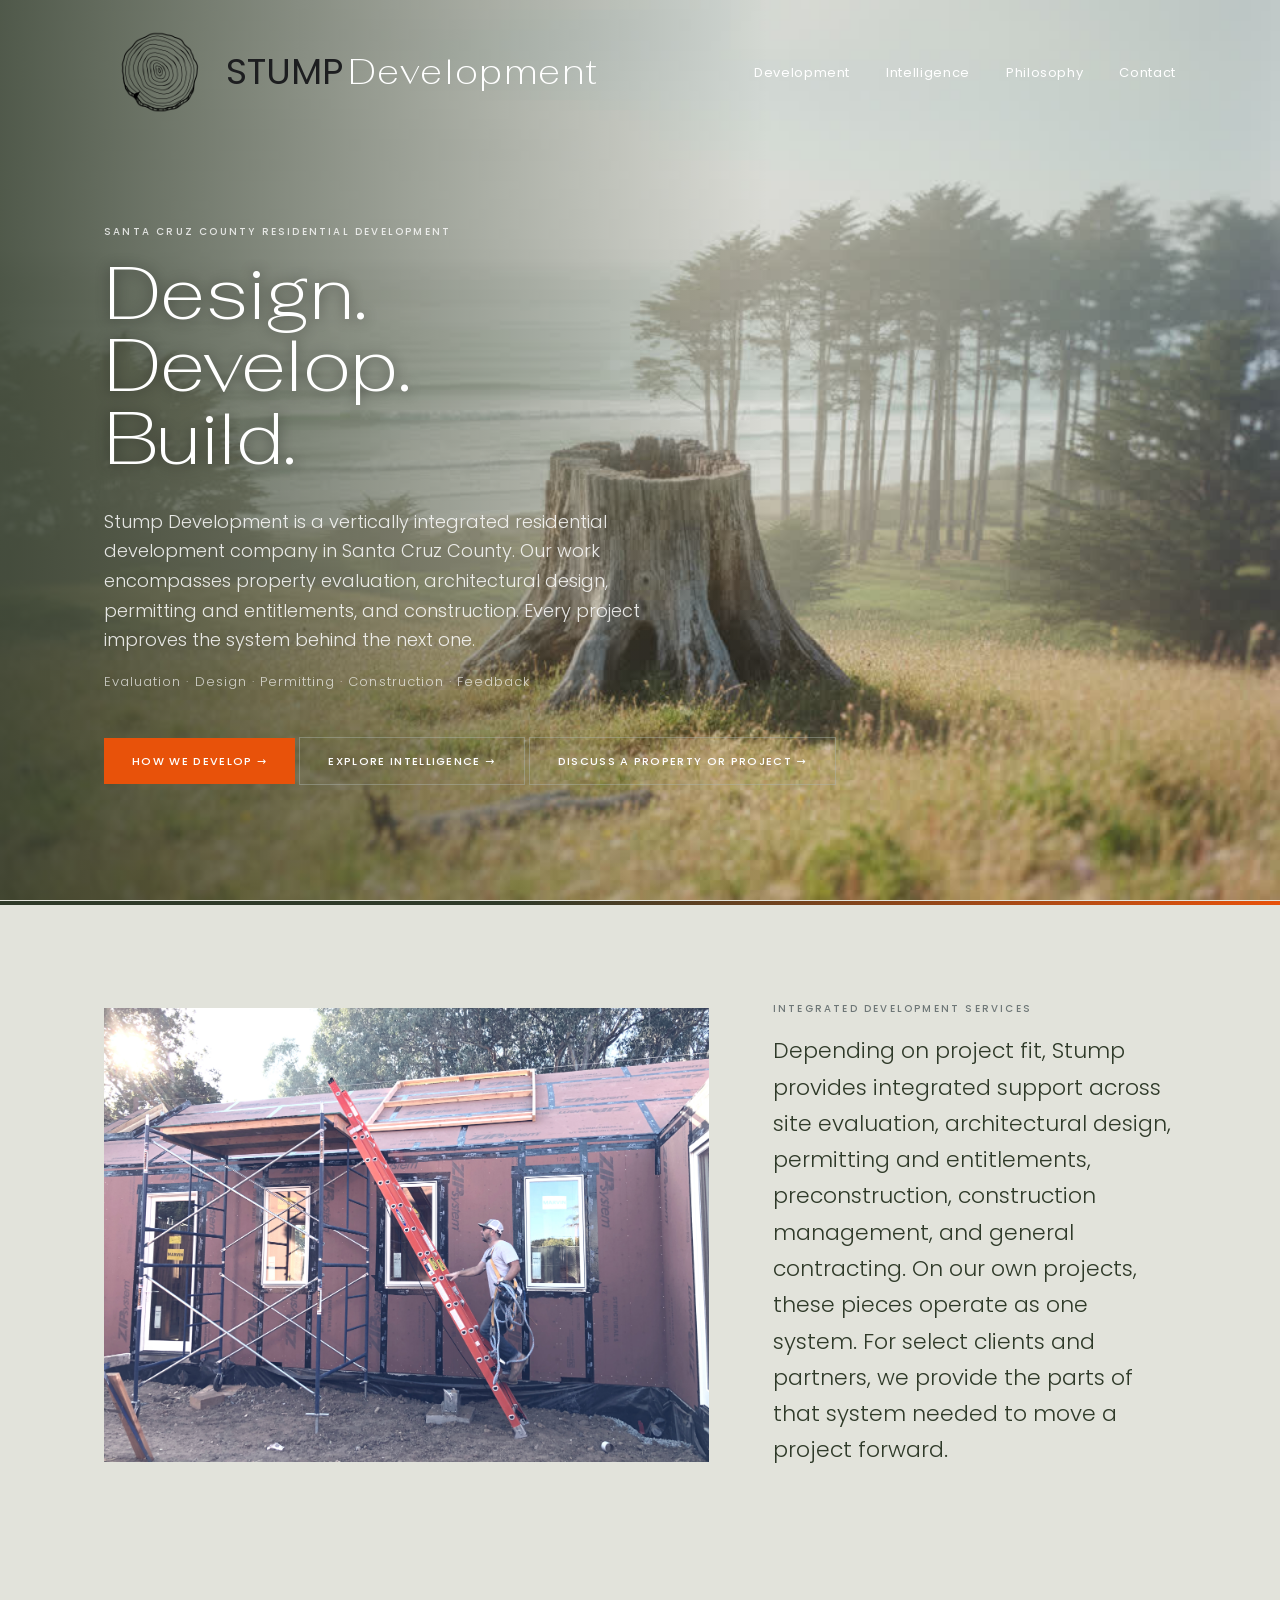
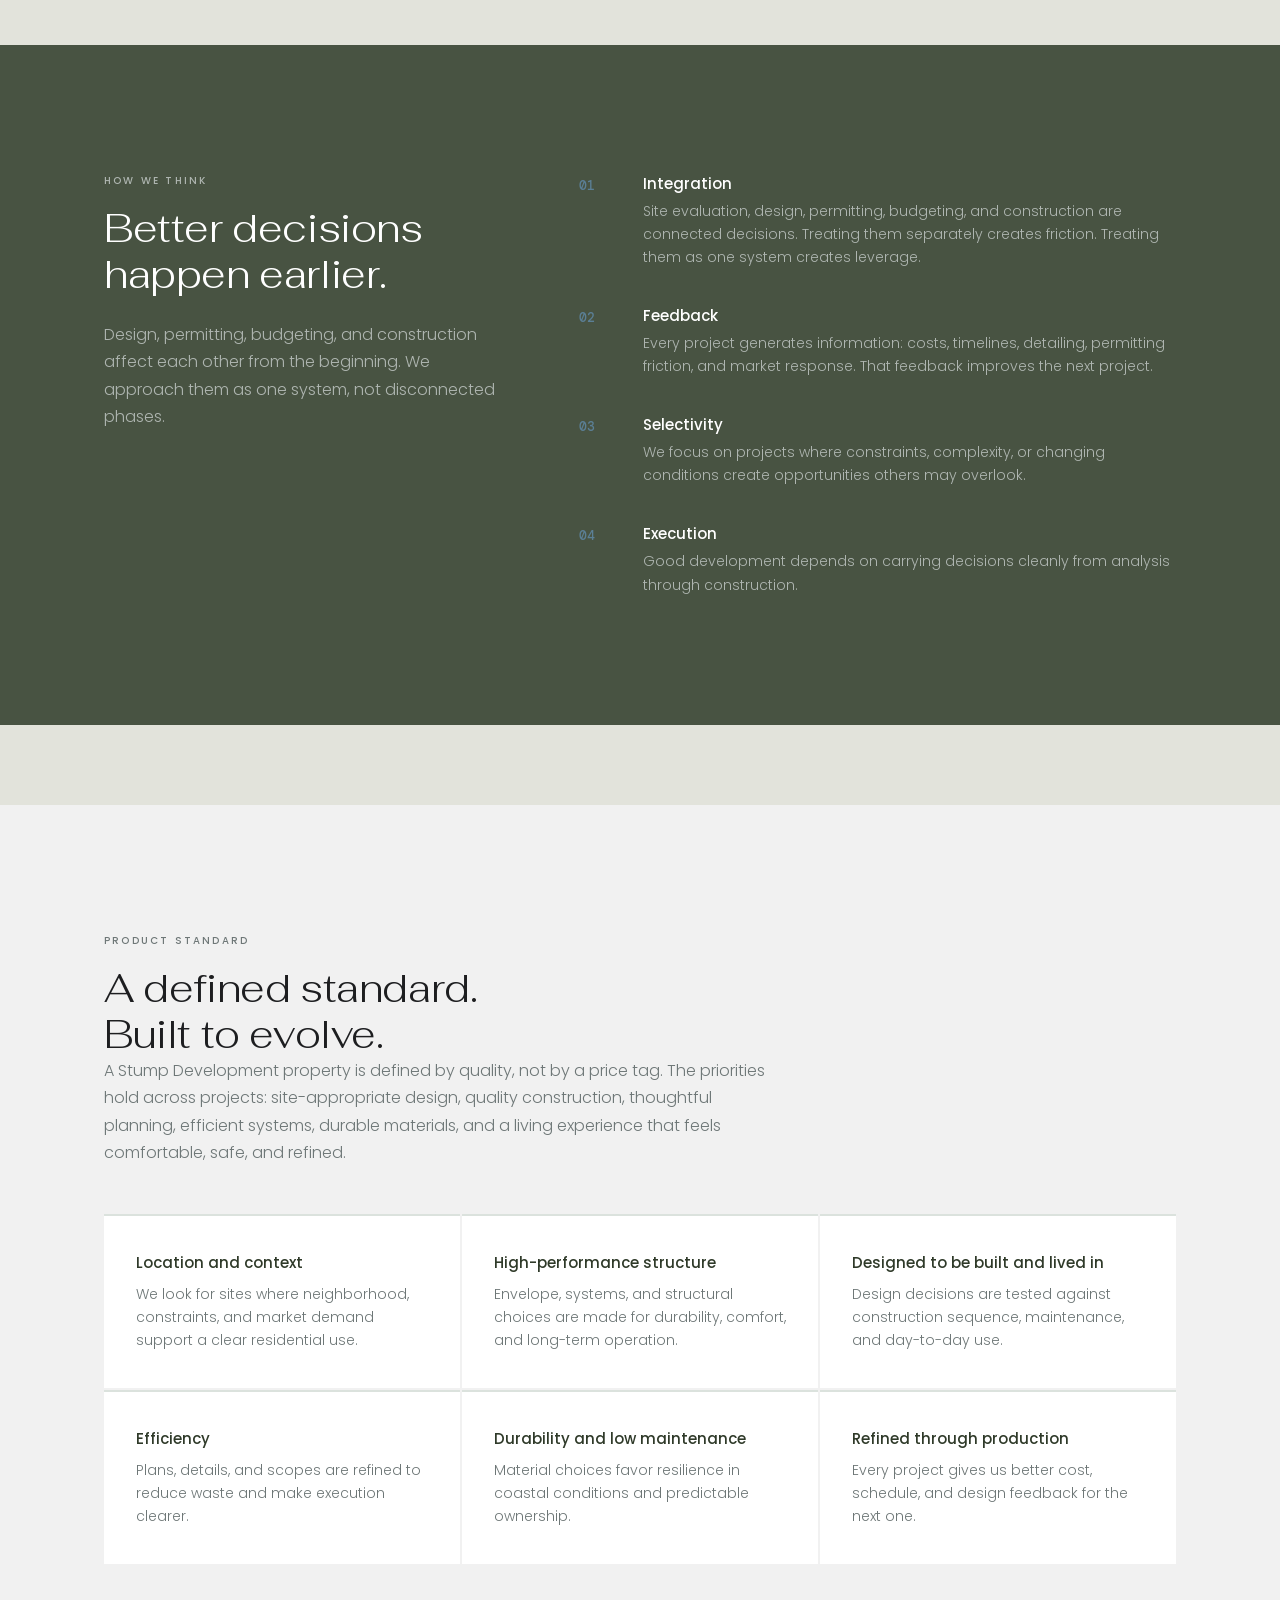
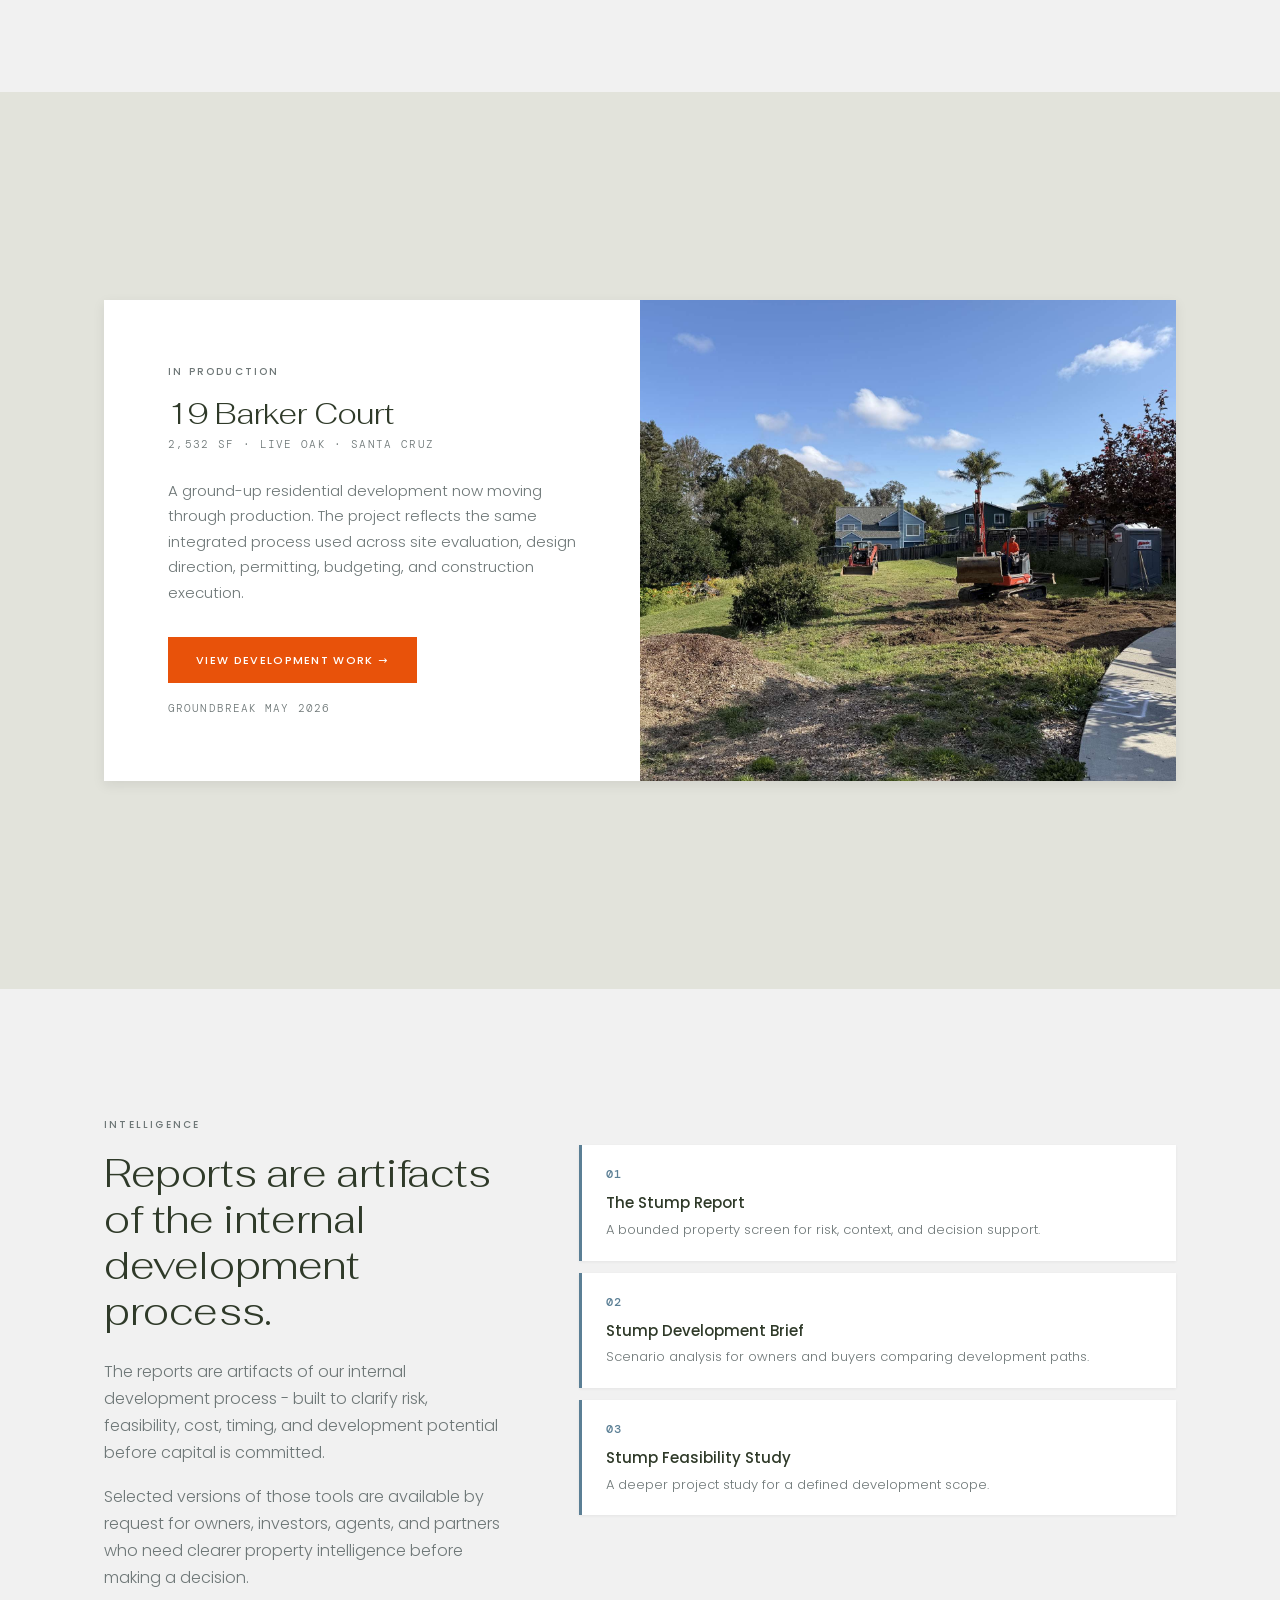
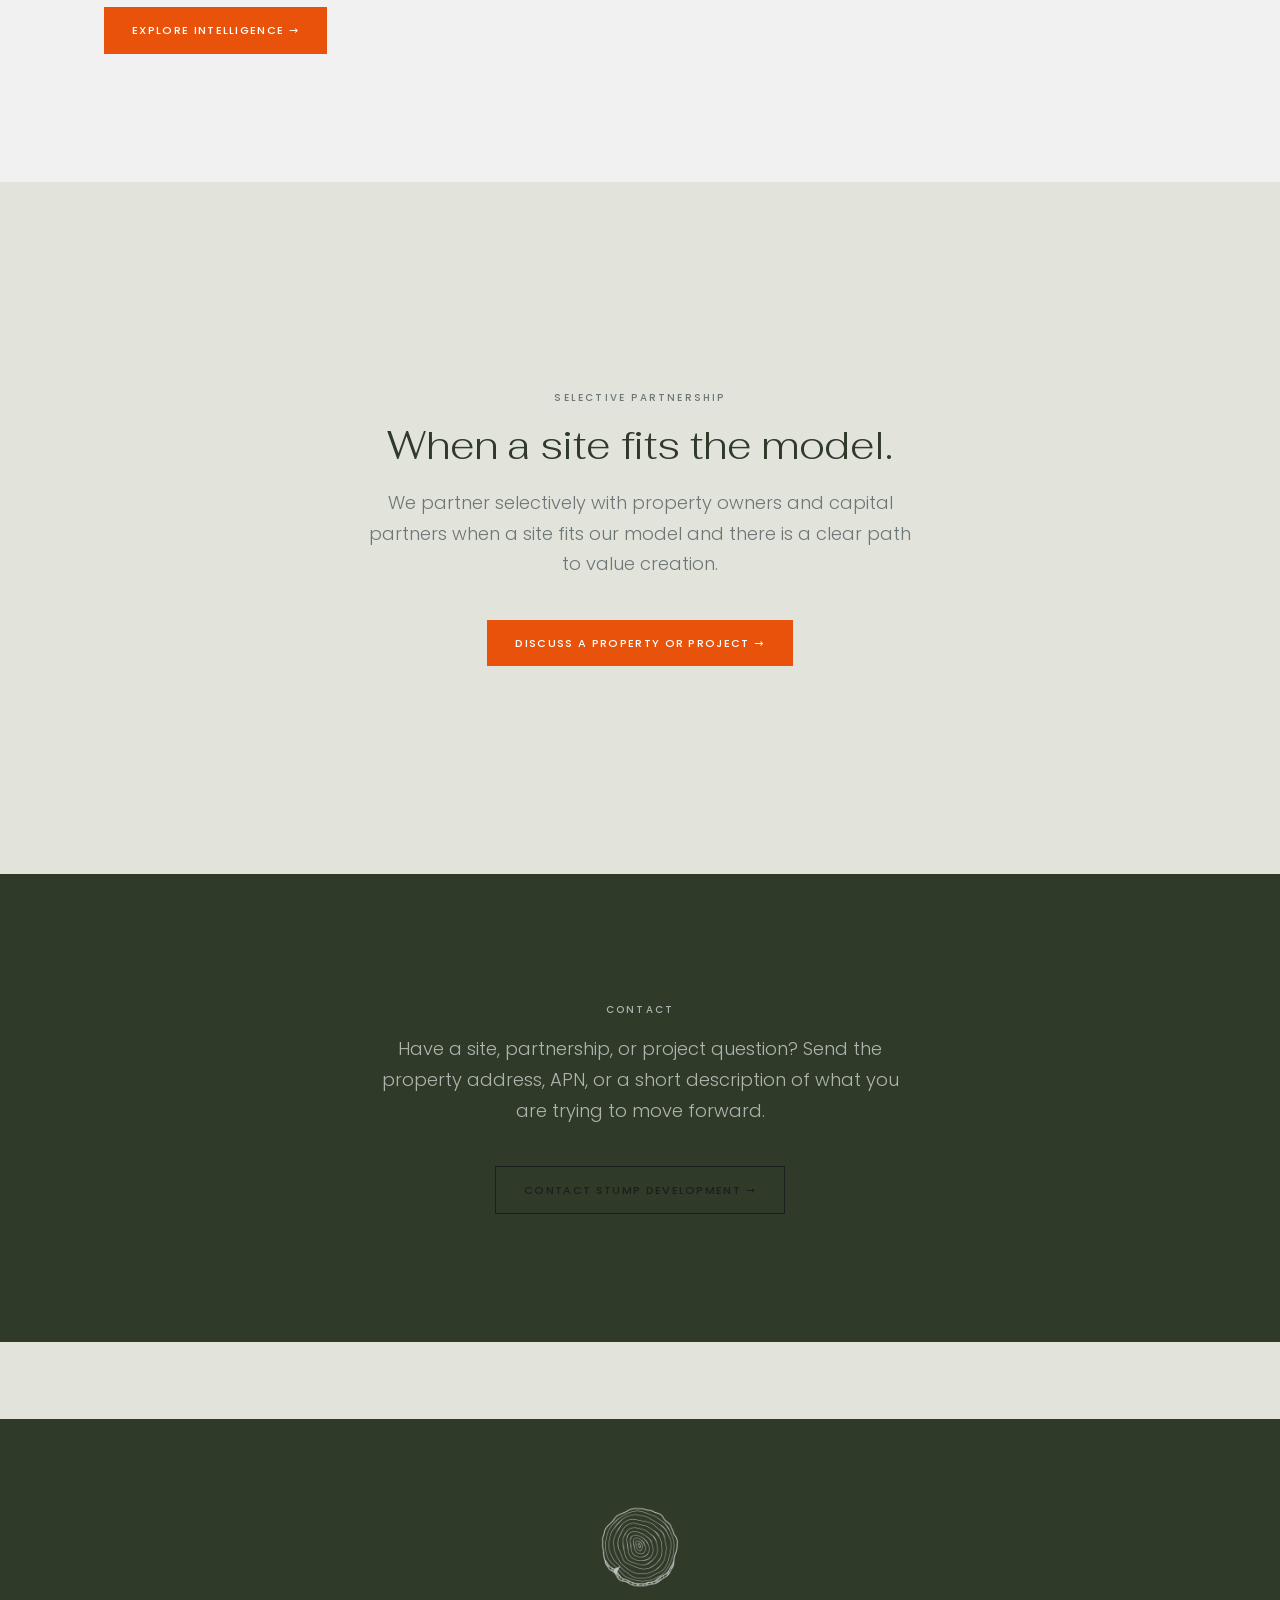
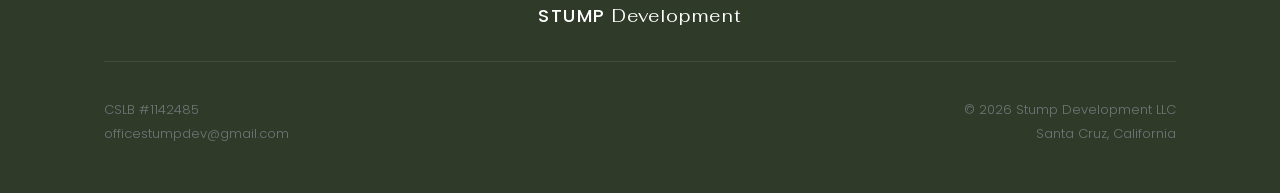
==== index.html @ cd45882f "Prepare static Stump website for Vercel" ====
﻿<!DOCTYPE html>
<html lang="en">
<head>
  <meta charset="UTF-8">
  <meta name="viewport" content="width=device-width, initial-scale=1.0">
  <title>Stump Development | Santa Cruz Residential Development</title>
  <meta name="description" content="Stump Development is a vertically integrated residential development company in Santa Cruz County. We evaluate, design, permit, build, and manage residential projects through an integrated process.">
  <meta property="og:title" content="Stump Development">
  <meta property="og:description" content="Vertically integrated residential development in Santa Cruz County.">
  <meta property="og:type" content="website">
  <meta property="og:url" content="https://stumpdevelopment.com/">
  <meta property="og:image" content="https://stumpdevelopment.com/assets/Logo.png">
  <link rel="canonical" href="https://stumpdevelopment.com/">
  <link rel="icon" href="/favicon.ico" sizes="any">
  <link rel="icon" href="/assets/logos/stump-mark.svg" type="image/svg+xml">
  <link rel="preconnect" href="https://fonts.googleapis.com">
  <link rel="preconnect" href="https://fonts.gstatic.com" crossorigin>
  <link href="https://fonts.googleapis.com/css2?family=Fahkwang:ital,wght@0,200;0,300;0,400;1,200;1,300;1,400&family=Poppins:wght@300;400;500;900&family=DM+Mono:wght@400;500&display=swap" rel="stylesheet">
  <link rel="stylesheet" href="css/tokens.css?v=35">
  <link rel="stylesheet" href="css/base.css?v=35">
  <link rel="stylesheet" href="css/nav.css?v=35">
  <link rel="stylesheet" href="css/footer.css?v=35">
  <link rel="stylesheet" href="css/pages/home.css?v=35">
</head>
<body>

  <header class="site-header">
    <nav class="site-nav" role="navigation" aria-label="Main navigation">
      <a href="index.html" class="site-nav__logo" aria-label="Stump Development - Home">
        <img class="site-nav__mark" src="/assets/Logo.png" alt="">
        <span class="site-nav__wordmark"><span class="site-nav__wordmark-stump">STUMP</span><span class="site-nav__wordmark-development">Development</span></span>
      </a>
      <ul class="site-nav__links">
        <li><a href="development.html">Development</a></li>
        <li><a href="property-analysis.html">Intelligence</a></li>
        <li><a href="philosophy.html">Philosophy</a></li>
        <li><a href="contact.html">Contact</a></li>
      </ul>
      <button class="site-nav__hamburger" aria-label="Open menu" aria-expanded="false">
        <span></span><span></span><span></span>
      </button>
    </nav>

    <div class="site-nav__mobile-panel" aria-label="Mobile navigation">
      <ul>
        <li><a href="development.html">Development</a></li>
        <li><a href="property-analysis.html">Intelligence</a></li>
        <li><a href="philosophy.html">Philosophy</a></li>
        <li><a href="contact.html">Contact</a></li>
      </ul>
    </div>
  </header>

  <main>

    <section class="hero">
      <div class="hero__content">
        <span class="eyebrow">Santa Cruz County Residential Development</span>
        <h1 class="hero__headline">
          <span>Design.</span>
          <span>Develop.</span>
          <span>Build.</span>
        </h1>
        <p class="hero__sub">
          Stump Development is a vertically integrated residential development company in Santa Cruz County. Our work encompasses property evaluation, architectural design, permitting and entitlements, and construction. Every project improves the system behind the next one.
        </p>
        <p class="hero__hook">Evaluation &middot; Design &middot; Permitting &middot; Construction &middot; Feedback</p>
        <div class="hero__actions">
          <a href="development.html" class="btn btn--primary">How We Develop &rarr;</a>
          <a href="property-analysis.html" class="btn btn--ghost">Explore Intelligence &rarr;</a>
          <a href="contact.html?interest=site-evaluation" class="btn btn--ghost">Discuss a Property or Project &rarr;</a>
        </div>
      </div>
    </section>

    <section class="section section--white-warm operator-proof">
      <div class="container">
        <div class="operator-proof__layout fade-in">
          <div class="operator-proof__image">
            <img class="img-pos-center" src="/photos/prior-work/30-barker-construction-drew.jpg" alt="Residential construction coordination on site" loading="lazy">
          </div>
          <div class="operator-proof__body">
            <span class="eyebrow">Integrated Development Services</span>
            <p>
              Depending on project fit, Stump provides integrated support across site evaluation, architectural design, permitting and entitlements, preconstruction, construction management, and general contracting. On our own projects, these pieces operate as one system. For select clients and partners, we provide the parts of that system needed to move a project forward.
            </p>
          </div>
        </div>
      </div>
    </section>

    <section class="section section--forest thesis">
      <div class="container">
        <div class="thesis__layout fade-in">
          <div>
            <span class="eyebrow eyebrow--light">How We Think</span>
            <h2 class="thesis__headline">Better decisions<br>happen earlier.</h2>
            <p class="thesis__body">
              Design, permitting, budgeting, and construction affect each other from the beginning. We approach them as one system, not disconnected phases.
            </p>
          </div>
          <div class="thesis__principles">
            <div class="principle"><div class="principle__num">01</div><div><h3 class="principle__title">Integration</h3><p class="principle__body">Site evaluation, design, permitting, budgeting, and construction are connected decisions. Treating them separately creates friction. Treating them as one system creates leverage.</p></div></div>
            <div class="principle"><div class="principle__num">02</div><div><h3 class="principle__title">Feedback</h3><p class="principle__body">Every project generates information: costs, timelines, detailing, permitting friction, and market response. That feedback improves the next project.</p></div></div>
            <div class="principle"><div class="principle__num">03</div><div><h3 class="principle__title">Selectivity</h3><p class="principle__body">We focus on projects where constraints, complexity, or changing conditions create opportunities others may overlook.</p></div></div>
            <div class="principle"><div class="principle__num">04</div><div><h3 class="principle__title">Execution</h3><p class="principle__body">Good development depends on carrying decisions cleanly from analysis through construction.</p></div></div>
          </div>
        </div>
      </div>
    </section>

    <section class="section section--linen product">
      <div class="container">
        <div class="product__intro fade-in">
          <span class="eyebrow">Product Standard</span>
          <h2>A defined standard.<br>Built to evolve.</h2>
          <p>
            A Stump Development property is defined by quality, not by a price tag. The priorities hold across projects: site-appropriate design, quality construction, thoughtful planning, efficient systems, durable materials, and a living experience that feels comfortable, safe, and refined.
          </p>
        </div>
        <div class="product__grid fade-in">
          <div class="product__item"><h3>Location and context</h3><p>We look for sites where neighborhood, constraints, and market demand support a clear residential use.</p></div>
          <div class="product__item"><h3>High-performance structure</h3><p>Envelope, systems, and structural choices are made for durability, comfort, and long-term operation.</p></div>
          <div class="product__item"><h3>Designed to be built and lived in</h3><p>Design decisions are tested against construction sequence, maintenance, and day-to-day use.</p></div>
          <div class="product__item"><h3>Efficiency</h3><p>Plans, details, and scopes are refined to reduce waste and make execution clearer.</p></div>
          <div class="product__item"><h3>Durability and low maintenance</h3><p>Material choices favor resilience in coastal conditions and predictable ownership.</p></div>
          <div class="product__item"><h3>Refined through production</h3><p>Every project gives us better cost, schedule, and design feedback for the next one.</p></div>
        </div>
      </div>
    </section>

    <section class="section section--white-warm active-dev">
      <div class="container">
        <div class="active-dev__card fade-in">
          <div class="active-dev__info">
            <span class="eyebrow">In Production</span>
            <h2 class="active-dev__address">19 Barker Court</h2>
            <p class="active-dev__meta">2,532 SF &middot; Live Oak &middot; Santa Cruz</p>
            <p class="active-dev__desc">
              A ground-up residential development now moving through production. The project reflects the same integrated process used across site evaluation, design direction, permitting, budgeting, and construction execution.
            </p>
            <div class="active-dev__footer">
              <a href="development.html" class="btn btn--primary">View Development Work &rarr;</a>
              <span class="active-dev__target">Groundbreak May 2026</span>
            </div>
          </div>
          <div class="active-dev__image">
            <img class="img-pos-center" src="/photos/19-barker-groundbreak.jpg" alt="19 Barker Court residential development in production" loading="lazy" style="width:100%;height:100%;object-fit:cover;display:block;">
          </div>
        </div>
      </div>
    </section>

    <section class="section section--linen bridge">
      <div class="container">
        <div class="bridge__layout fade-in">
          <div>
            <span class="eyebrow">Intelligence</span>
            <h2 class="bridge__headline">Reports are artifacts of the internal development process.</h2>
            <p class="bridge__body">
              The reports are artifacts of our internal development process - built to clarify risk, feasibility, cost, timing, and development potential before capital is committed.
            </p>
            <p class="bridge__body">
              Selected versions of those tools are available by request for owners, investors, agents, and partners who need clearer property intelligence before making a decision.
            </p>
            <a href="property-analysis.html" class="btn btn--primary">Explore Intelligence &rarr;</a>
          </div>
          <div class="bridge__cards">
            <div class="bridge__card"><div class="bridge__card-num">01</div><div class="bridge__card-title">The Stump Report</div><div class="bridge__card-desc">A bounded property screen for risk, context, and decision support.</div></div>
            <div class="bridge__card"><div class="bridge__card-num">02</div><div class="bridge__card-title">Stump Development Brief</div><div class="bridge__card-desc">Scenario analysis for owners and buyers comparing development paths.</div></div>
            <div class="bridge__card"><div class="bridge__card-num">03</div><div class="bridge__card-title">Stump Feasibility Study</div><div class="bridge__card-desc">A deeper project study for a defined development scope.</div></div>
          </div>
        </div>
      </div>
    </section>

    <section class="section section--white-warm partnership">
      <div class="container fade-in">
        <span class="eyebrow">Selective Partnership</span>
        <h2 class="partnership__headline">When a site fits the model.</h2>
        <p class="partnership__body">
          We partner selectively with property owners and capital partners when a site fits our model and there is a clear path to value creation.
        </p>
        <a href="contact.html?interest=partnership" class="btn btn--primary">Discuss a Property or Project &rarr;</a>
      </div>
    </section>

    <section class="section section--forest-deep closing">
      <div class="container fade-in">
        <span class="eyebrow eyebrow--light">Contact</span>
        <p class="closing__body">
          Have a site, partnership, or project question? Send the property address, APN, or a short description of what you are trying to move forward.
        </p>
        <a href="contact.html" class="btn btn--ghost">Contact Stump Development &rarr;</a>
      </div>
    </section>

  </main>

  <footer class="site-footer">
    <div class="site-footer__inner">
      <div class="site-footer__logo">
        <img class="site-footer__mark" src="/assets/Logo.png" alt="">
        <span class="site-footer__wordmark"><span class="site-footer__wordmark-stump">STUMP</span><span class="site-footer__wordmark-development">Development</span></span>
      </div>
      <hr class="site-footer__divider">
      <div class="site-footer__bottom">
        <div class="site-footer__left">
          CSLB #1142485<br>
          officestumpdev@gmail.com
        </div>
        <div class="site-footer__right">
          &copy; 2026 Stump Development LLC<br>
          Santa Cruz, California
        </div>
      </div>
    </div>
  </footer>

  <script src="js/nav.js"></script>
</body>
</html>
---- css/tokens.css ----
/* ═══════════════════════════════════════════
   Stump Development · Brand Standards v6.0
   ═══════════════════════════════════════════ */

:root {
  /* Dark grounds */
  --black: #1d1e20;
  --forest-deep: #2f3a29;
  --forest: #485342;

  /* Midtones */
  --stone: #6e7777;
  --sage: #aeb5b0;

  /* Light surfaces */
  --mist: #dbe2dd;
  --white-warm: #e2e3db;
  --linen: #f1f1f1;
  --white: #ffffff;

  /* Accents */
  --ocean-slate: #5B7F95;   /* Primary public accent */
  --gold: #B5A47A;          /* Dashboard-only — NOT USED on website */
  --ember: #E8520A;         /* CTA / action accent */

  /* Status */
  --status-ok: #5C7A5A;
  --status-warn: #3D6B87;   /* Blue, Ocean Slate family */
  --status-critical: #EF4423;

  /* Typography */
  --fahkwang: "Fahkwang", Georgia, serif;
  --poppins: "Poppins", system-ui, sans-serif;
  --mono: "DM Mono", monospace;

  /* Layout */
  --max-width: 1200px;
  --gutter: clamp(24px, 5vw, 72px);

  /* Shared background — header + body fixed layer */
  --bg-coastal-image:
    linear-gradient(90deg, rgba(47,58,41,0.82) 0%, rgba(47,58,41,0) 60%),
    url('/assets/images/coastal-bg.jpg?v=3');

  /* Layout — header height drives body padding-top */
  --header-height: 144px;

  /* Effects */
  --shadow-sm: 0 1px 3px rgba(0,0,0,0.06);
  --shadow-md: 0 4px 12px rgba(0,0,0,0.08);
  --ease: cubic-bezier(0.4, 0, 0.2, 1);
  --duration: 0.3s;
}
---- css/base.css ----
/* ─── Reset & Globals ─────────────────────────────────────────────────────── */

*, *::before, *::after {
  box-sizing: border-box;
  margin: 0;
  padding: 0;
}

html {
  scroll-behavior: smooth;
  -webkit-text-size-adjust: 100%;
}

body {
  font-family: var(--poppins);
  font-weight: 300;
  font-size: 16px;
  line-height: 1.65;
  color: var(--black);
  background: var(--white-warm);
  -webkit-font-smoothing: antialiased;
  -moz-osx-font-smoothing: grayscale;
  position: relative;
  min-height: 100vh;
  padding-top: var(--header-height);
}

/* Layer 1 — fixed coastal photo behind everything */
body::before {
  content: '';
  position: fixed;
  top: 0;
  left: 0;
  width: 100vw;
  height: 100vh;
  z-index: -1;
  background-image: var(--bg-coastal-image);
  background-size: cover;
  background-position: center center;
  background-repeat: no-repeat;
  pointer-events: none;
}

img {
  display: block;
  max-width: 100%;
  height: auto;
}

.img-pos-center { object-position: center center; }
.img-pos-top { object-position: center top; }
.img-pos-bottom { object-position: center bottom; }
.img-pos-left { object-position: left center; }
.img-pos-right { object-position: right center; }

a {
  color: inherit;
  text-decoration: none;
}

/* ─── Typography ──────────────────────────────────────────────────────────── */

h1 {
  font-family: var(--fahkwang);
  font-weight: 300;
  font-size: clamp(36px, 5vw, 56px);
  line-height: 1.1;
  letter-spacing: -0.01em;
}

h2 {
  font-family: var(--fahkwang);
  font-weight: 300;
  font-size: clamp(28px, 3.5vw, 40px);
  line-height: 1.15;
  letter-spacing: -0.01em;
}

h3 {
  font-family: var(--poppins);
  font-weight: 500;
  font-size: 18px;
  line-height: 1.4;
  color: var(--forest-deep);
}

h1 em, h2 em {
  font-style: italic;
}

/* ─── Utility Classes ─────────────────────────────────────────────────────── */

.container {
  max-width: var(--max-width);
  margin: 0 auto;
  padding: 0 var(--gutter);
}

.eyebrow {
  font-family: var(--poppins);
  font-weight: 500;
  font-size: 10px;
  letter-spacing: 0.22em;
  text-transform: uppercase;
  color: var(--stone);
  display: block;
  margin-bottom: 16px;
}

.eyebrow--light,
.section--forest-deep .eyebrow,
.section--forest .eyebrow,
.section--black .eyebrow {
  color: var(--sage);
}

/* Numbered items — DM Mono, Ocean Slate */
.num {
  font-family: var(--mono);
  font-weight: 500;
  font-size: 13px;
  letter-spacing: 0.04em;
  color: var(--ocean-slate);
  display: block;
}

.section {
  position: relative;
  z-index: 1;
  padding: clamp(80px, 10vw, 140px) 0;
}

.section--forest-deep { background: var(--forest-deep); }
.section--forest      { background: var(--forest); }
.section--linen       { background: var(--linen); }
.section--white-warm  { background: var(--white-warm); }
.section--white       { background: var(--white); }

/* ─── Buttons ─────────────────────────────────────────────────────────────── */

.btn {
  display: inline-block;
  padding: 14px 28px;
  font-family: var(--poppins);
  font-size: 11px;
  font-weight: 500;
  letter-spacing: 0.12em;
  text-transform: uppercase;
  text-decoration: none;
  border: none;
  cursor: pointer;
  transition: background 0.2s var(--ease);
  text-align: center;
}

.btn--primary {
  background: var(--ember);
  color: var(--white);
}

.btn--primary:hover {
  background: #d04a09;
}

.btn--secondary {
  background: var(--forest);
  color: var(--white);
}

.btn--secondary:hover {
  background: var(--forest-deep);
}

.btn--ghost {
  background: transparent;
  color: currentColor;
  border: 1px solid currentColor;
}

.btn--ghost:hover {
  opacity: 0.7;
}

.btn--ghost-dark {
  background: transparent;
  color: var(--black);
  border: 1px solid var(--black);
}

.btn--ghost-dark:hover {
  opacity: 0.7;
}

/* Accent bar — hero bottom edge */
.accent-bar {
  height: 4px;
  background: linear-gradient(90deg, var(--forest-deep) 0%, var(--forest-deep) 40%, var(--ember) 100%);
}

.hero {
  position: relative;
}

.hero::after {
  content: '';
  position: absolute;
  bottom: 0;
  left: 0;
  right: 0;
  height: 4px;
  background: linear-gradient(90deg, var(--forest-deep) 0%, var(--forest-deep) 40%, var(--ember) 100%);
}

/* Ocean Slate border left — tier cards */
.card--ocean-border {
  border-left: 3px solid var(--ocean-slate);
  padding-left: 24px;
}

.cta-group {
  display: flex;
  flex-wrap: wrap;
  gap: 16px;
  align-items: center;
}

/* ─── Section gaps — expose body photo between sections ──────────────────── */

.section {
  margin-bottom: 80px;
}

.section:last-child {
  margin-bottom: 0;
}

@media (max-width: 768px) {
  .section {
    margin-bottom: 48px;
  }
}

/* ─── Scroll fade-in ──────────────────────────────────────────────────────── */

.fade-in {
  opacity: 0;
  transform: translateY(16px);
  transition: opacity 0.6s var(--ease), transform 0.6s var(--ease);
}

.fade-in.visible {
  opacity: 1;
  transform: translateY(0);
}

/* ─── Two-column layouts ──────────────────────────────────────────────────── */

.two-col {
  display: grid;
  grid-template-columns: 1fr 1fr;
  gap: clamp(40px, 6vw, 96px);
  align-items: start;
}

.two-col--60-40 {
  grid-template-columns: 3fr 2fr;
}

.two-col--40-60 {
  grid-template-columns: 2fr 3fr;
}

/* ─── Status indicators ───────────────────────────────────────────────────── */

.status-dot {
  display: inline-flex;
  align-items: center;
  gap: 8px;
  font-family: var(--mono);
  font-size: 11px;
  letter-spacing: 0.12em;
  text-transform: uppercase;
  color: var(--status-ok);
}

.status-dot::before {
  content: '';
  display: block;
  width: 7px;
  height: 7px;
  border-radius: 50%;
  background: var(--status-ok);
  animation: pulse 2.4s ease-in-out infinite;
}

@keyframes pulse {
  0%, 100% { opacity: 1; }
  50%       { opacity: 0.4; }
}

/* ─── Image placeholders ──────────────────────────────────────────────────── */

.img-placeholder {
  background: var(--mist);
  width: 100%;
  display: flex;
  align-items: center;
  justify-content: center;
}

.img-placeholder::after {
  content: attr(data-label);
  font-family: var(--mono);
  font-size: 11px;
  letter-spacing: 0.12em;
  text-transform: uppercase;
  color: var(--stone);
}

/* ─── Divider ─────────────────────────────────────────────────────────────── */

.divider {
  border: none;
  border-top: 1px solid rgba(110, 119, 119, 0.2);
  margin: 40px 0;
}

/* ─── Responsive ──────────────────────────────────────────────────────────── */

@media (max-width: 1024px) {
  .two-col,
  .two-col--60-40,
  .two-col--40-60 {
    grid-template-columns: 1fr;
  }
}

@media (max-width: 768px) {
  .cta-group {
    flex-direction: column;
    align-items: flex-start;
  }

  .btn {
    width: 100%;
    text-align: center;
  }
}
---- css/nav.css ----
/* ─── Site Header ──────────────────────────────────────────────────────────── */

.site-header {
  position: fixed;
  top: 0;
  left: 0;
  right: 0;
  z-index: 100;
  background-image: var(--bg-coastal-image);
  background-size: cover;
  background-position: center center;
  background-repeat: no-repeat;
  background-attachment: fixed;
}

/* ─── Navigation ───────────────────────────────────────────────────────────── */

.site-nav {
  max-width: var(--max-width);
  margin: 0 auto;
  padding: 16px var(--gutter);
  display: flex;
  align-items: center;
  justify-content: space-between;
}

/* ─── Logo lockup ──────────────────────────────────────────────────────────── */

.site-nav__logo {
  display: flex;
  align-items: center;
  gap: 10px;
  text-decoration: none;
}

.site-nav__mark {
  width: 112px;
  height: 112px;
  display: block;
  flex-shrink: 0;
  filter: brightness(0);
  opacity: 1;
}

.site-nav__wordmark {
  display: inline-flex;
  align-items: baseline;
  gap: 0.3em;
  line-height: 1.1;
}

.site-nav__wordmark-stump {
  font-family: var(--poppins);
  font-weight: 400;
  font-size: 36px;
  color: var(--black);
}

.site-nav__wordmark-development {
  font-family: var(--fahkwang);
  font-weight: 200;
  font-size: 36px;
  letter-spacing: 0.04em;
  color: var(--white);
}

/* ─── Nav links ────────────────────────────────────────────────────────────── */

.site-nav__links {
  display: flex;
  align-items: center;
  gap: 36px;
  list-style: none;
  margin: 0;
  padding: 0;
}

.site-nav__links a {
  font-family: var(--poppins);
  font-weight: 400;
  font-size: 13px;
  letter-spacing: 0.05em;
  color: var(--white);
  text-decoration: none;
  transition: color var(--duration) var(--ease);
  position: relative;
  padding-bottom: 3px;
}

.site-nav__links a:hover,
.site-nav__links a.active,
.site-nav__links a[aria-current="page"] {
  color: var(--ember);
}

.site-nav__links a.active,
.site-nav__links a[aria-current="page"] {
  border-bottom: 2px solid var(--ember);
  padding-bottom: 2px;
}

/* ─── Hamburger ────────────────────────────────────────────────────────────── */

.site-nav__hamburger {
  display: none;
  flex-direction: column;
  justify-content: center;
  gap: 5px;
  width: 36px;
  height: 36px;
  background: none;
  border: none;
  cursor: pointer;
  padding: 4px;
}

.site-nav__hamburger span {
  display: block;
  height: 1px;
  background: var(--white);
  transition: all var(--duration) var(--ease);
  transform-origin: center;
}

.site-nav__hamburger.open span:nth-child(1) {
  transform: translateY(6px) rotate(45deg);
}

.site-nav__hamburger.open span:nth-child(2) {
  opacity: 0;
}

.site-nav__hamburger.open span:nth-child(3) {
  transform: translateY(-6px) rotate(-45deg);
}

/* ─── Mobile panel ─────────────────────────────────────────────────────────── */

.site-nav__mobile-panel {
  display: none;
  position: fixed;
  top: 144px;
  right: 0;
  bottom: 0;
  width: 280px;
  background: var(--forest-deep);
  padding: 40px 32px;
  transform: translateX(100%);
  transition: transform var(--duration) var(--ease);
  z-index: 99;
  border-left: 1px solid rgba(255,255,255,0.06);
}

.site-nav__mobile-panel.open {
  transform: translateX(0);
}

.site-nav__mobile-panel ul {
  list-style: none;
  display: flex;
  flex-direction: column;
  gap: 28px;
}

.site-nav__mobile-panel a {
  font-family: var(--poppins);
  font-weight: 400;
  font-size: 16px;
  letter-spacing: 0.04em;
  color: var(--sage);
  text-decoration: none;
  transition: color var(--duration) var(--ease);
}

.site-nav__mobile-panel a:hover,
.site-nav__mobile-panel a.active {
  color: var(--white);
}

/* ─── Mobile breakpoint ────────────────────────────────────────────────────── */

@media (max-width: 768px) {
  .site-nav__links {
    display: none;
  }

  .site-nav__hamburger {
    display: flex;
  }

  .site-nav__mobile-panel {
    display: block;
  }
}
---- css/footer.css ----
/* ─── Footer ──────────────────────────────────────────────────────────────── */

.site-footer {
  background: var(--forest-deep);
  padding: 72px 0 48px;
  margin-top: clamp(48px, 6vw, 80px);
  position: relative;
  z-index: 1;
}

.site-footer__inner {
  max-width: var(--max-width);
  margin: 0 auto;
  padding: 0 var(--gutter);
}

.site-footer__brand,
.site-footer__logo {
  display: flex;
  flex-direction: column;
  align-items: center;
  gap: 4px;
  margin-bottom: 36px;
  color: var(--white);
}

/* Img-based mark */
.site-footer__mark {
  width: 112px;
  height: 112px;
  flex-shrink: 0;
  filter: brightness(0) invert(1);
  opacity: 0.7;
  display: block;
}

/* Footer wordmark wrapper */
.site-footer__wordmark {
  display: inline-flex;
  align-items: baseline;
  gap: 0.4em;
  line-height: 1;
}

/* "STUMP" — Poppins, secondary */
.site-footer__wordmark-stump {
  font-family: var(--poppins);
  font-weight: 500;
  font-size: 18px;
  letter-spacing: 0.08em;
  text-transform: uppercase;
  color: var(--white);
}

/* "Development" — Fahkwang, primary display */
.site-footer__wordmark-development {
  font-family: var(--fahkwang);
  font-weight: 400;
  font-size: 18px;
  letter-spacing: 0.06em;
  color: var(--white);
}

.site-footer__tagline {
  font-family: var(--poppins);
  font-weight: 300;
  font-size: 13px;
  color: var(--stone);
  letter-spacing: 0.02em;
  margin-top: 8px;
}

.site-footer__divider {
  border: none;
  border-top: 1px solid rgba(174, 181, 176, 0.15);
  margin: 0 0 36px;
}

.site-footer__bottom {
  display: flex;
  justify-content: space-between;
  align-items: flex-end;
  flex-wrap: wrap;
  gap: 16px;
}

.site-footer__left,
.site-footer__right {
  font-family: var(--poppins);
  font-weight: 300;
  font-size: 13px;
  color: var(--stone);
  line-height: 1.8;
}

.site-footer__right {
  text-align: right;
}

@media (max-width: 640px) {
  .site-footer__bottom {
    flex-direction: column;
    align-items: flex-start;
  }

  .site-footer__right {
    text-align: left;
  }
}
---- css/pages/home.css ----
/* ─── Homepage ────────────────────────────────────────────────────────────── */

/* Hero — transparent, sits over body::before photo layer */
.hero {
  position: relative;
  z-index: 0;
  min-height: 80vh;
  display: flex;
  align-items: center;
  background: transparent;
  margin-bottom: 0;
}

.hero__content {
  position: relative;
  z-index: 1;
  max-width: var(--max-width);
  width: 100%;
  margin: 0 auto;
  padding: 80px var(--gutter) 120px;
}

.hero .eyebrow {
  color: rgba(255,255,255,0.80);
}

.hero__headline {
  font-family: var(--fahkwang);
  font-weight: 200;
  font-size: clamp(40px, 5.8vw, 78px);
  line-height: 0.98;
  color: var(--white);
  text-shadow: 0 1px 14px rgba(0,0,0,0.45);
  max-width: 520px;
  margin-bottom: 32px;
}

.hero__headline span {
  display: block;
}

.hero__sub {
  font-family: var(--poppins);
  font-weight: 300;
  font-size: 18px;
  line-height: 1.65;
  color: rgba(255,255,255,0.85);
  max-width: 540px;
  margin-bottom: 16px;
}

.hero__hook {
  font-family: var(--poppins);
  font-weight: 300;
  font-size: 13px;
  color: rgba(255,255,255,0.70);
  opacity: 1;
  max-width: 480px;
  margin-bottom: 44px;
  letter-spacing: 0.08em;
}

.hero .btn--ghost {
  border-color: rgba(174, 181, 176, 0.45);
  color: var(--white);
}

/* Operator proof */
.operator-proof {
  padding-top: clamp(64px, 8vw, 96px);
  padding-bottom: clamp(64px, 8vw, 96px);
}

.operator-proof__layout {
  display: grid;
  grid-template-columns: minmax(0, 3fr) minmax(280px, 2fr);
  gap: clamp(32px, 5vw, 72px);
  align-items: center;
}

.operator-proof__image {
  min-height: 320px;
  background: var(--mist);
  overflow: hidden;
}

.operator-proof__image img {
  width: 100%;
  height: 100%;
  min-height: 320px;
  object-fit: cover;
}

.operator-proof__body {
  max-width: 460px;
}

.operator-proof__body p {
  font-size: clamp(17px, 2vw, 22px);
  line-height: 1.65;
  color: var(--forest-deep);
}

/* What We Do section */
.what-we-do__body {
  max-width: 680px;
}

.what-we-do__body p {
  color: var(--sage);
  font-size: 16px;
  line-height: 1.8;
  margin-bottom: 20px;
}

/* 19 Barker caption */
.active-dev__caption {
  font-family: var(--mono);
  font-size: 11px;
  letter-spacing: 0.12em;
  text-transform: uppercase;
  color: var(--stone);
  padding: 8px 0 0;
  margin: 0;
}

/* Thesis section */
.thesis__layout {
  display: grid;
  grid-template-columns: 2fr 3fr;
  gap: clamp(48px, 6vw, 96px);
  align-items: start;
}

.thesis__headline {
  color: var(--white);
  margin-top: 16px;
  margin-bottom: 24px;
}

.thesis__body {
  color: var(--sage);
  font-size: 16px;
  line-height: 1.7;
  margin-bottom: 20px;
}

.thesis__principles {
  display: flex;
  flex-direction: column;
  gap: 36px;
}

.principle {
  display: grid;
  grid-template-columns: 48px 1fr;
  gap: 16px;
  align-items: start;
}

.principle__num {
  font-family: var(--mono);
  font-weight: 500;
  font-size: 13px;
  color: var(--ocean-slate);
  padding-top: 2px;
  white-space: nowrap;
}

.principle__title {
  font-family: var(--poppins);
  font-weight: 500;
  font-size: 15px;
  color: var(--white);
  margin-bottom: 6px;
}

.principle__body {
  font-family: var(--poppins);
  font-weight: 300;
  font-size: 14px;
  color: var(--sage);
  line-height: 1.65;
}

/* Product section */
.product__intro {
  max-width: 680px;
  margin-bottom: 48px;
}

.product__intro p {
  color: var(--stone);
  font-size: 16px;
  line-height: 1.7;
  margin-bottom: 16px;
}

.product__grid {
  display: grid;
  grid-template-columns: repeat(3, 1fr);
  gap: 2px;
}

.product__item {
  background: var(--white);
  padding: 36px 32px;
  border-top: 2px solid var(--mist);
  transition: border-color var(--duration) var(--ease);
}

.product__item:hover {
  border-color: var(--ocean-slate);
}

.product__item h3 {
  font-family: var(--poppins);
  font-weight: 500;
  font-size: 15px;
  margin-bottom: 10px;
  color: var(--forest-deep);
}

.product__item p {
  font-size: 14px;
  color: var(--stone);
  line-height: 1.65;
}

/* In Production */
.active-dev__card {
  background: var(--white);
  box-shadow: var(--shadow-md);
  display: grid;
  grid-template-columns: 1fr 1fr;
  overflow: hidden;
}

.active-dev__info {
  padding: clamp(40px, 5vw, 64px);
}

.active-dev__address {
  font-family: var(--fahkwang);
  font-weight: 300;
  font-size: clamp(22px, 2.5vw, 30px);
  color: var(--forest-deep);
  margin: 12px 0 4px;
}

.active-dev__meta {
  font-family: var(--mono);
  font-size: 11px;
  letter-spacing: 0.12em;
  text-transform: uppercase;
  color: var(--stone);
  margin-bottom: 24px;
}

.active-dev__desc {
  color: var(--stone);
  font-size: 15px;
  line-height: 1.7;
  margin-bottom: 32px;
}

.active-dev__footer {
  display: flex;
  align-items: center;
  justify-content: space-between;
  flex-wrap: wrap;
  gap: 16px;
}

.active-dev__target {
  font-family: var(--mono);
  font-size: 11px;
  letter-spacing: 0.1em;
  text-transform: uppercase;
  color: var(--stone);
}

.active-dev__image {
  min-height: 360px;
  background: var(--mist);
  display: flex;
  align-items: center;
  justify-content: center;
}

/* Property Analysis Bridge */
.bridge__layout {
  display: grid;
  grid-template-columns: 2fr 3fr;
  gap: clamp(48px, 6vw, 96px);
  align-items: start;
}

.bridge__headline {
  color: var(--forest-deep);
  margin-top: 16px;
  margin-bottom: 24px;
}

.bridge__body {
  color: var(--stone);
  font-size: 16px;
  line-height: 1.7;
  margin-bottom: 16px;
}

.bridge__cards {
  display: flex;
  flex-direction: column;
  gap: 12px;
  margin-top: 28px;
}

.bridge__card {
  border-left: 3px solid var(--ocean-slate);
  padding: 20px 24px;
  background: var(--white);
  box-shadow: var(--shadow-sm);
}

.bridge__card-num {
  font-family: var(--mono);
  font-weight: 500;
  font-size: 12px;
  letter-spacing: 0.06em;
  color: var(--ocean-slate);
  margin-bottom: 6px;
}

.bridge__card-title {
  font-family: var(--poppins);
  font-weight: 500;
  font-size: 15px;
  color: var(--forest-deep);
  margin-bottom: 4px;
}

.bridge__card-desc {
  font-family: var(--poppins);
  font-weight: 300;
  font-size: 13px;
  color: var(--stone);
  line-height: 1.6;
}

/* Partnership / closing */
.partnership {
  text-align: center;
}

.partnership__headline {
  font-family: var(--fahkwang);
  font-weight: 300;
  font-size: clamp(28px, 3.5vw, 40px);
  color: var(--forest-deep);
  margin-bottom: 20px;
}

.partnership__body {
  font-family: var(--poppins);
  font-weight: 300;
  font-size: clamp(16px, 1.5vw, 18px);
  color: var(--stone);
  max-width: 560px;
  margin: 0 auto 40px;
  line-height: 1.7;
}

.closing {
  text-align: center;
}

.closing__body {
  font-family: var(--poppins);
  font-weight: 300;
  font-size: clamp(16px, 1.5vw, 18px);
  color: var(--sage);
  max-width: 520px;
  margin: 0 auto 40px;
  line-height: 1.7;
}

/* ─── Responsive ──────────────────────────────────────────────────────────── */

@media (max-width: 1024px) {
  .thesis__layout,
  .bridge__layout {
    grid-template-columns: 1fr;
  }

  .product__grid {
    grid-template-columns: repeat(2, 1fr);
  }

  .active-dev__card {
    grid-template-columns: 1fr;
  }

  .active-dev__image {
    min-height: 260px;
    order: -1;
  }

  .operator-proof__layout {
    grid-template-columns: 1fr;
  }

  .operator-proof__body {
    max-width: 620px;
  }
}

@media (max-width: 768px) {
  .product__grid {
    grid-template-columns: 1fr;
    gap: 0;
  }

  .hero__content {
    padding-bottom: 80px;
  }
}
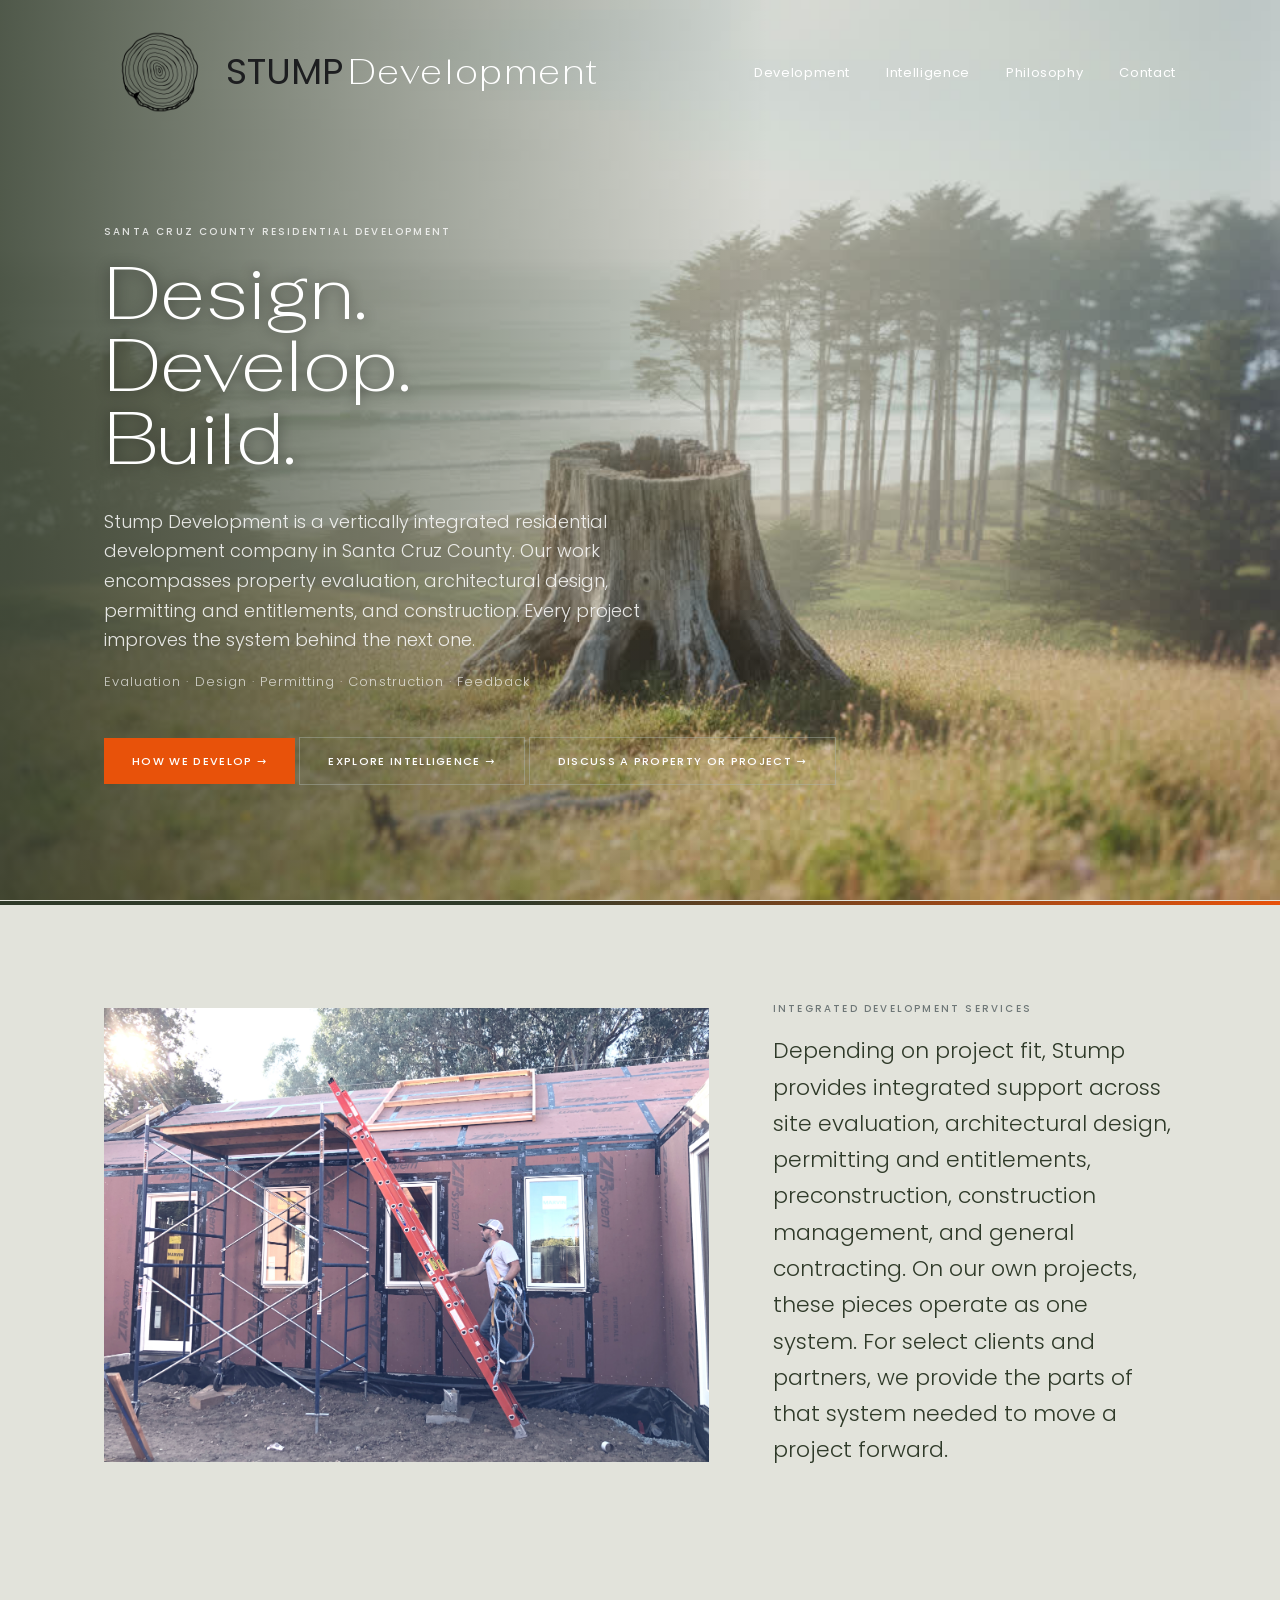
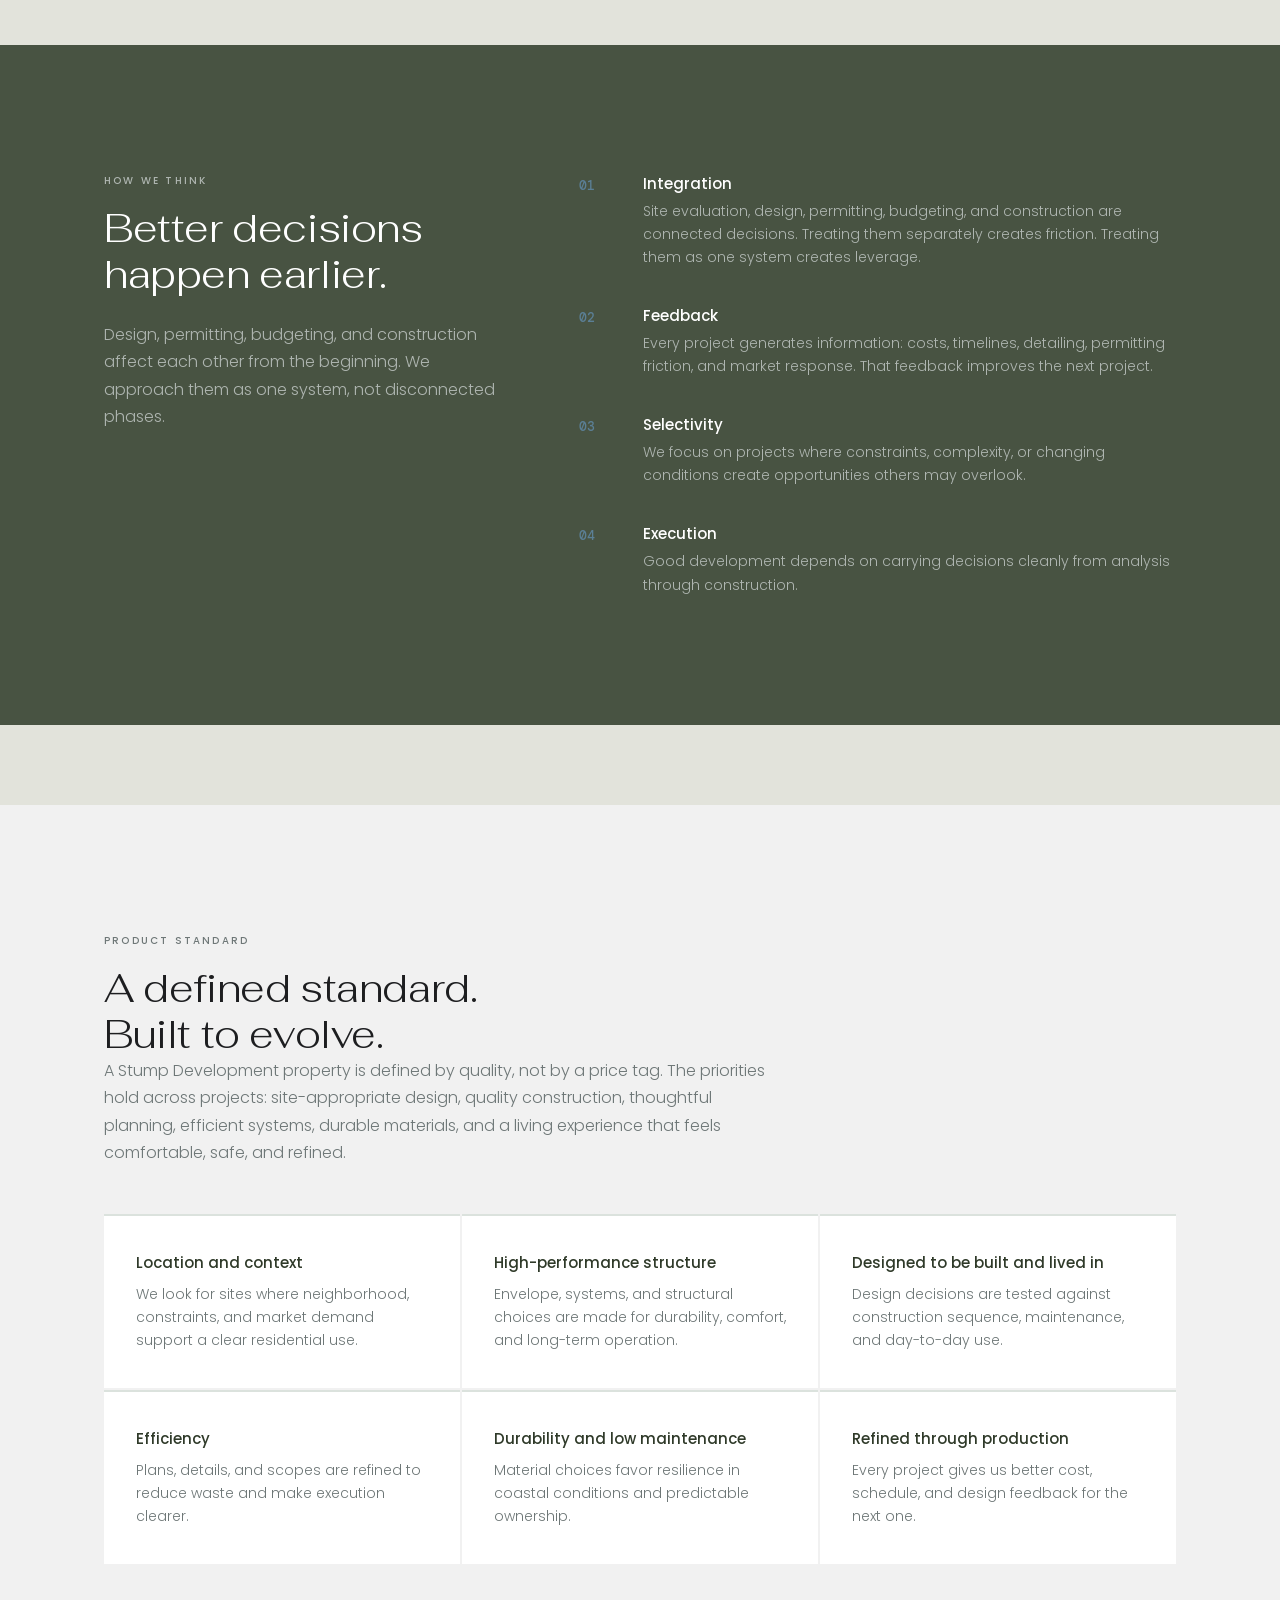
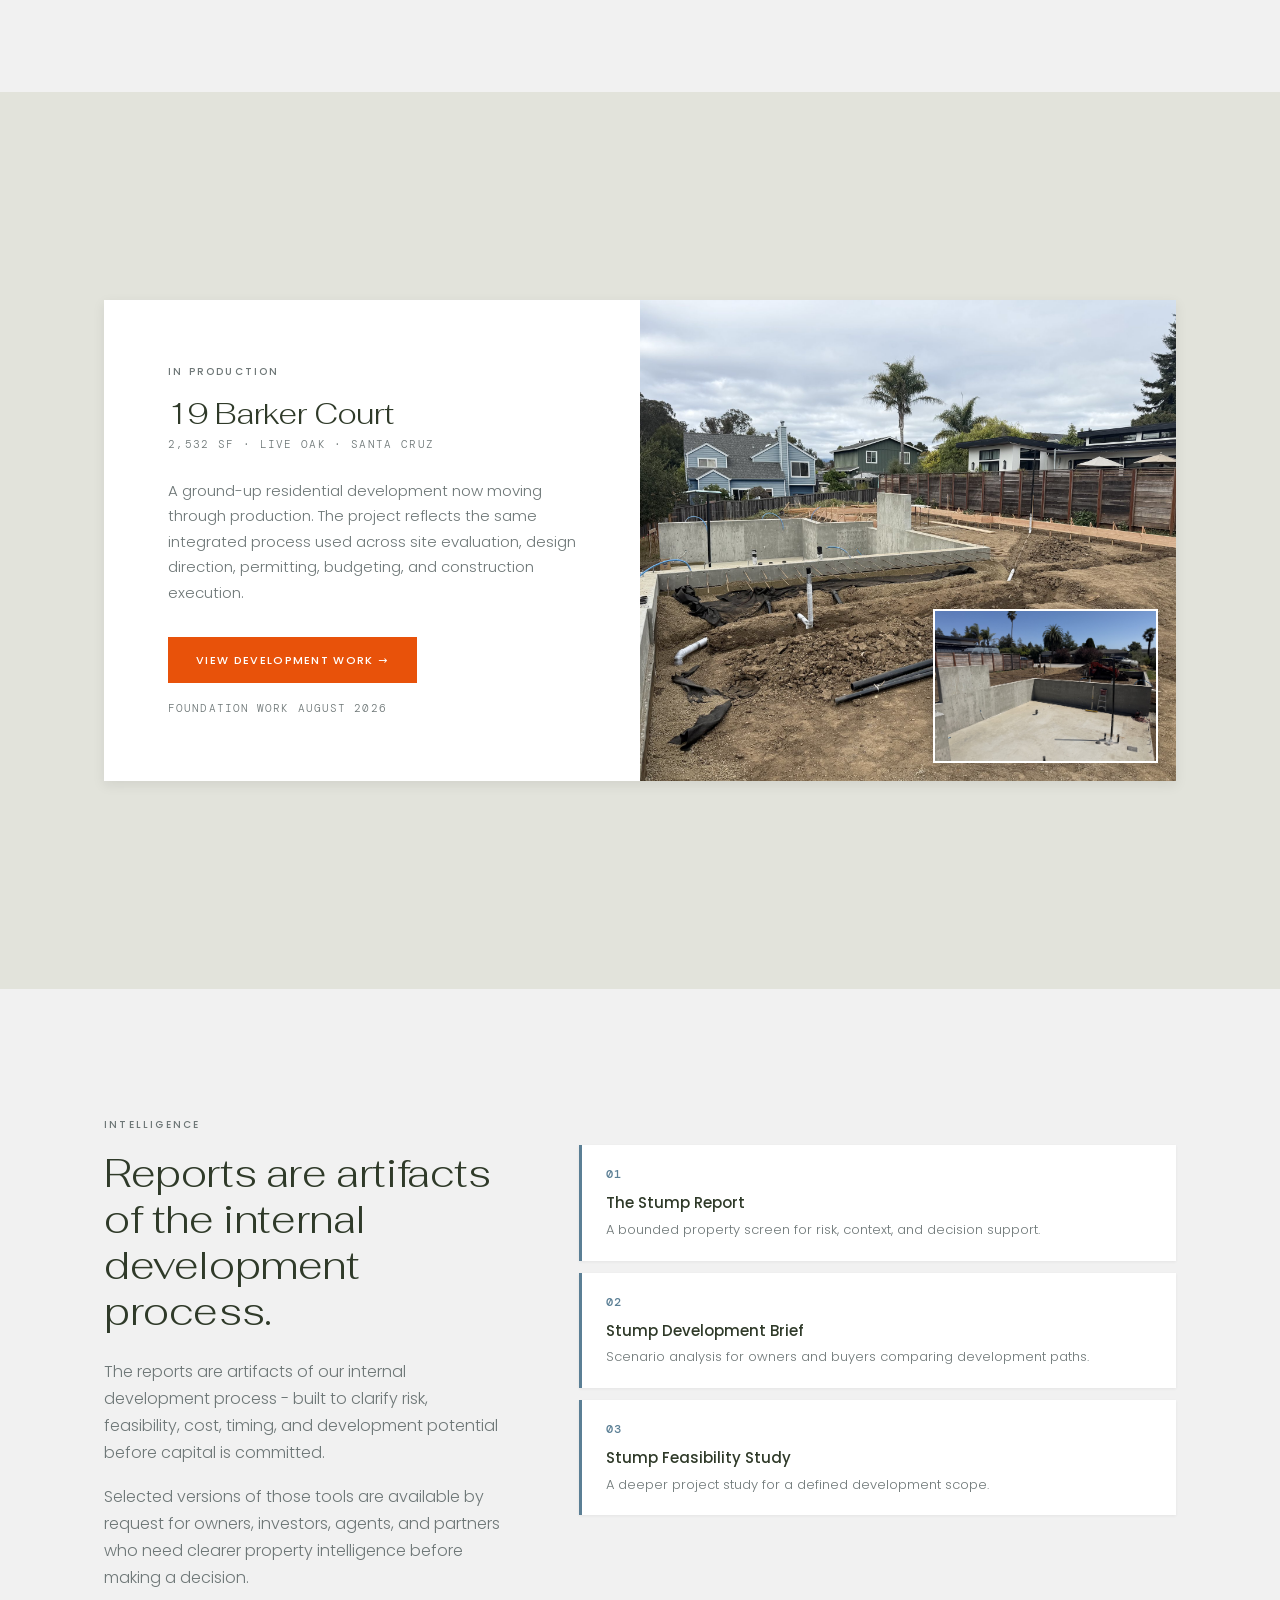
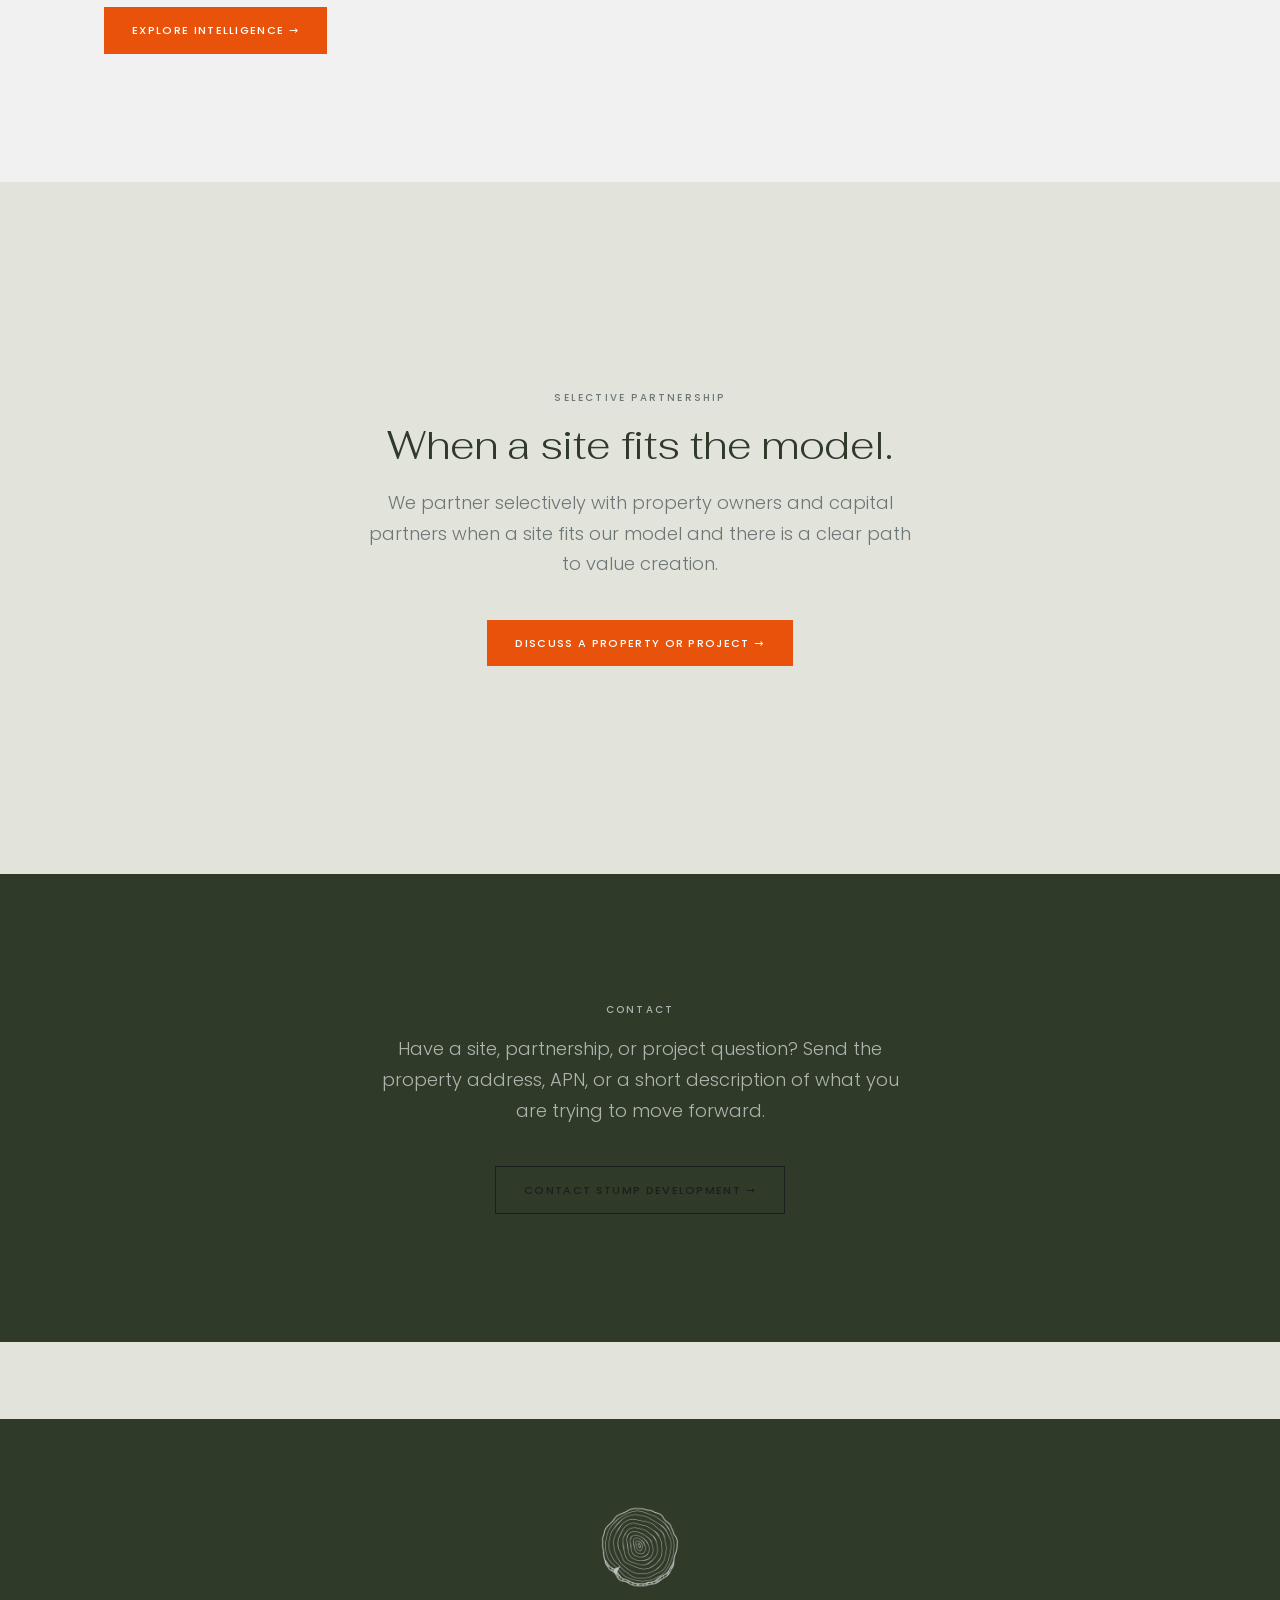
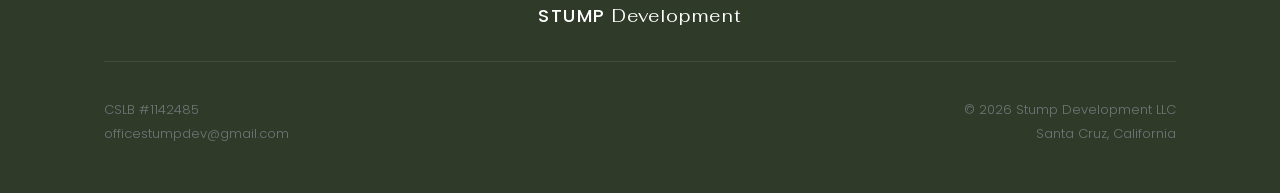
==== commit 520d9765: "Update in-production construction photos" ====
--- a/index.html
+++ b/index.html
@@ -20,7 +20,7 @@
   <link rel="stylesheet" href="css/base.css?v=35">
   <link rel="stylesheet" href="css/nav.css?v=35">
   <link rel="stylesheet" href="css/footer.css?v=35">
-  <link rel="stylesheet" href="css/pages/home.css?v=35">
+  <link rel="stylesheet" href="css/pages/home.css?v=36">
 </head>
 <body>
 
@@ -141,11 +141,12 @@
             </p>
             <div class="active-dev__footer">
               <a href="development.html" class="btn btn--primary">View Development Work &rarr;</a>
-              <span class="active-dev__target">Groundbreak May 2026</span>
+              <span class="active-dev__target">Foundation work August 2026</span>
             </div>
           </div>
           <div class="active-dev__image">
-            <img class="img-pos-center" src="/photos/19-barker-groundbreak.jpg" alt="19 Barker Court residential development in production" loading="lazy" style="width:100%;height:100%;object-fit:cover;display:block;">
+            <img class="img-pos-center" src="/photos/in-production/19-barker-construction-01.jpg" alt="19 Barker Court foundation and site work in production" loading="lazy">
+            <img class="img-pos-center" src="/photos/in-production/19-barker-construction-02.jpg" alt="19 Barker Court concrete foundation detail during construction" loading="lazy">
           </div>
         </div>
       </div>
--- a/css/pages/home.css
+++ b/css/pages/home.css
@@ -281,11 +281,33 @@
 }
 
 .active-dev__image {
-  min-height: 360px;
+  min-height: 420px;
   background: var(--mist);
-  display: flex;
-  align-items: center;
-  justify-content: center;
+  position: relative;
+  overflow: hidden;
+}
+
+.active-dev__image img {
+  object-fit: cover;
+  display: block;
+}
+
+.active-dev__image img:first-child {
+  position: absolute;
+  inset: 0;
+  width: 100%;
+  height: 100%;
+}
+
+.active-dev__image img:last-child {
+  position: absolute;
+  right: 18px;
+  bottom: 18px;
+  width: min(42%, 240px);
+  height: 32%;
+  min-height: 120px;
+  border: 2px solid var(--white);
+  box-shadow: 0 10px 30px rgba(0,0,0,0.22);
 }
 
 /* Property Analysis Bridge */
@@ -402,7 +424,7 @@
   }
 
   .active-dev__image {
-    min-height: 260px;
+    min-height: 360px;
     order: -1;
   }
 
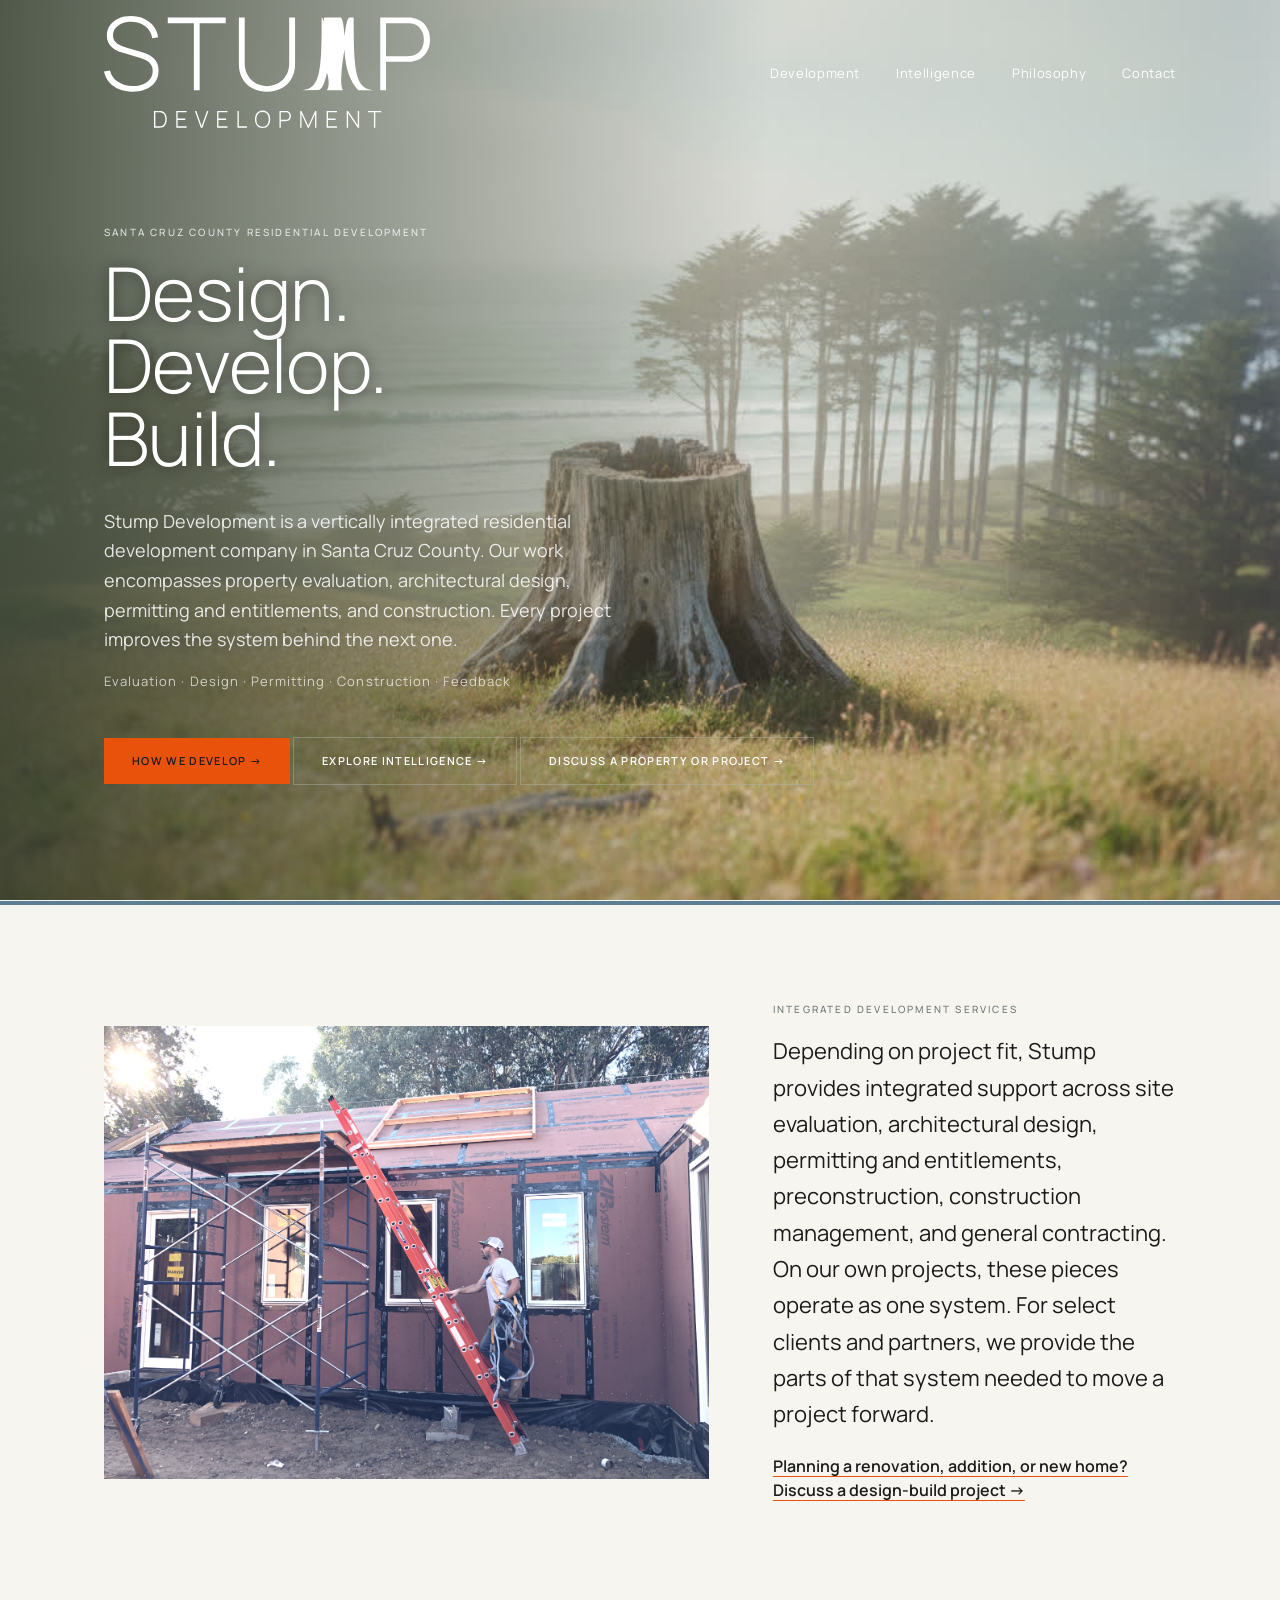
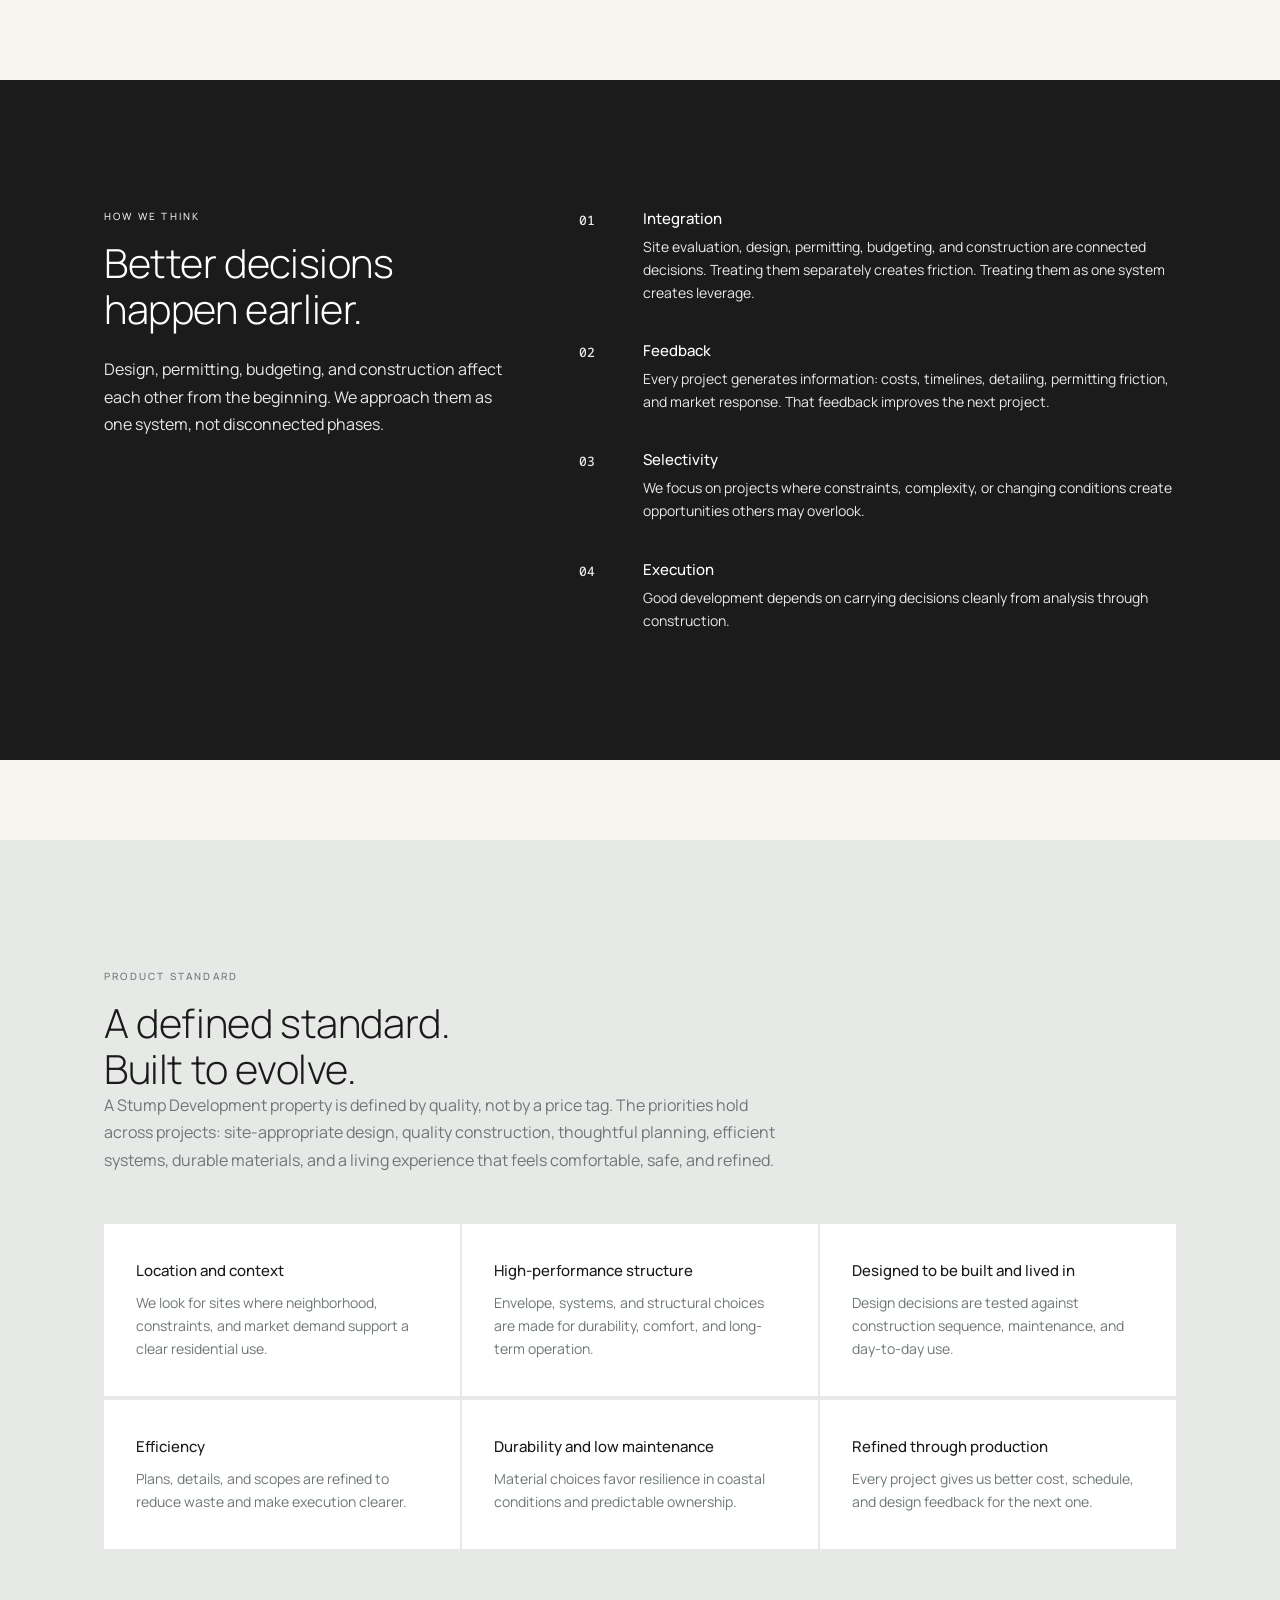
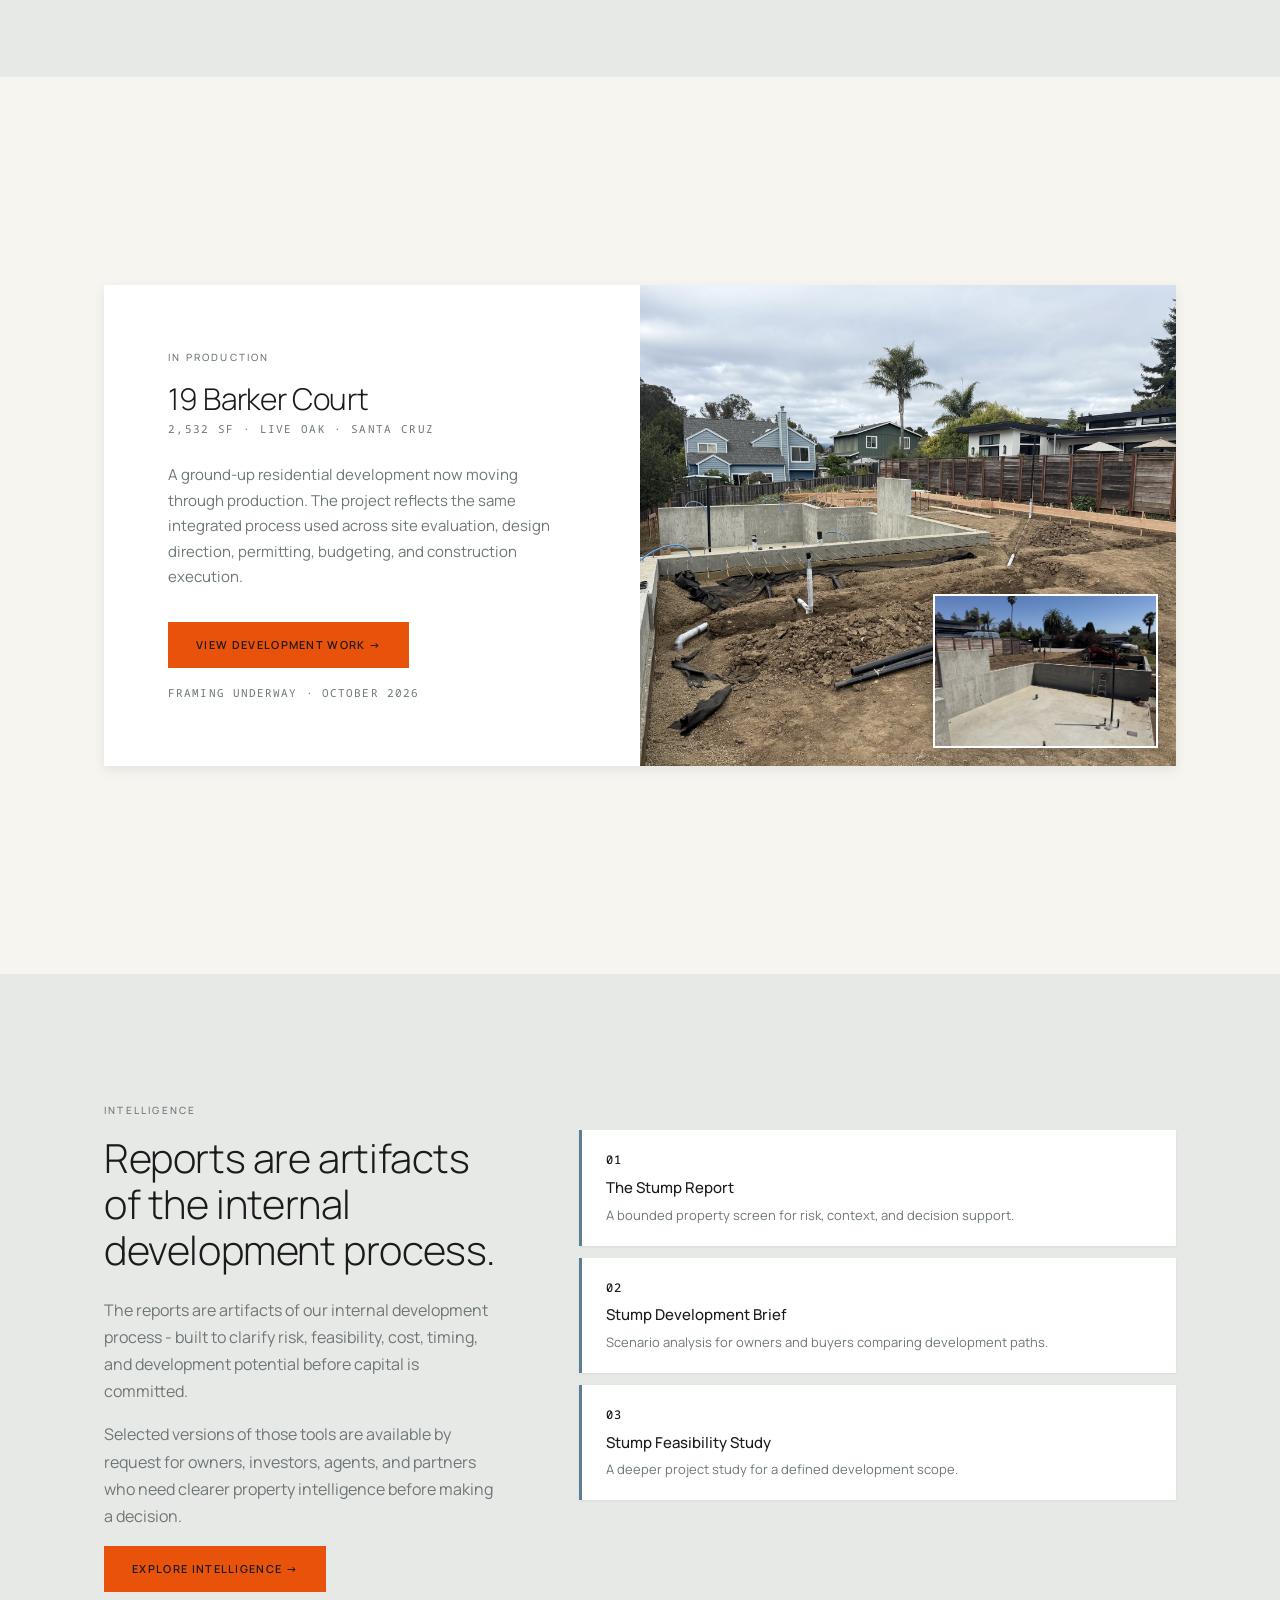
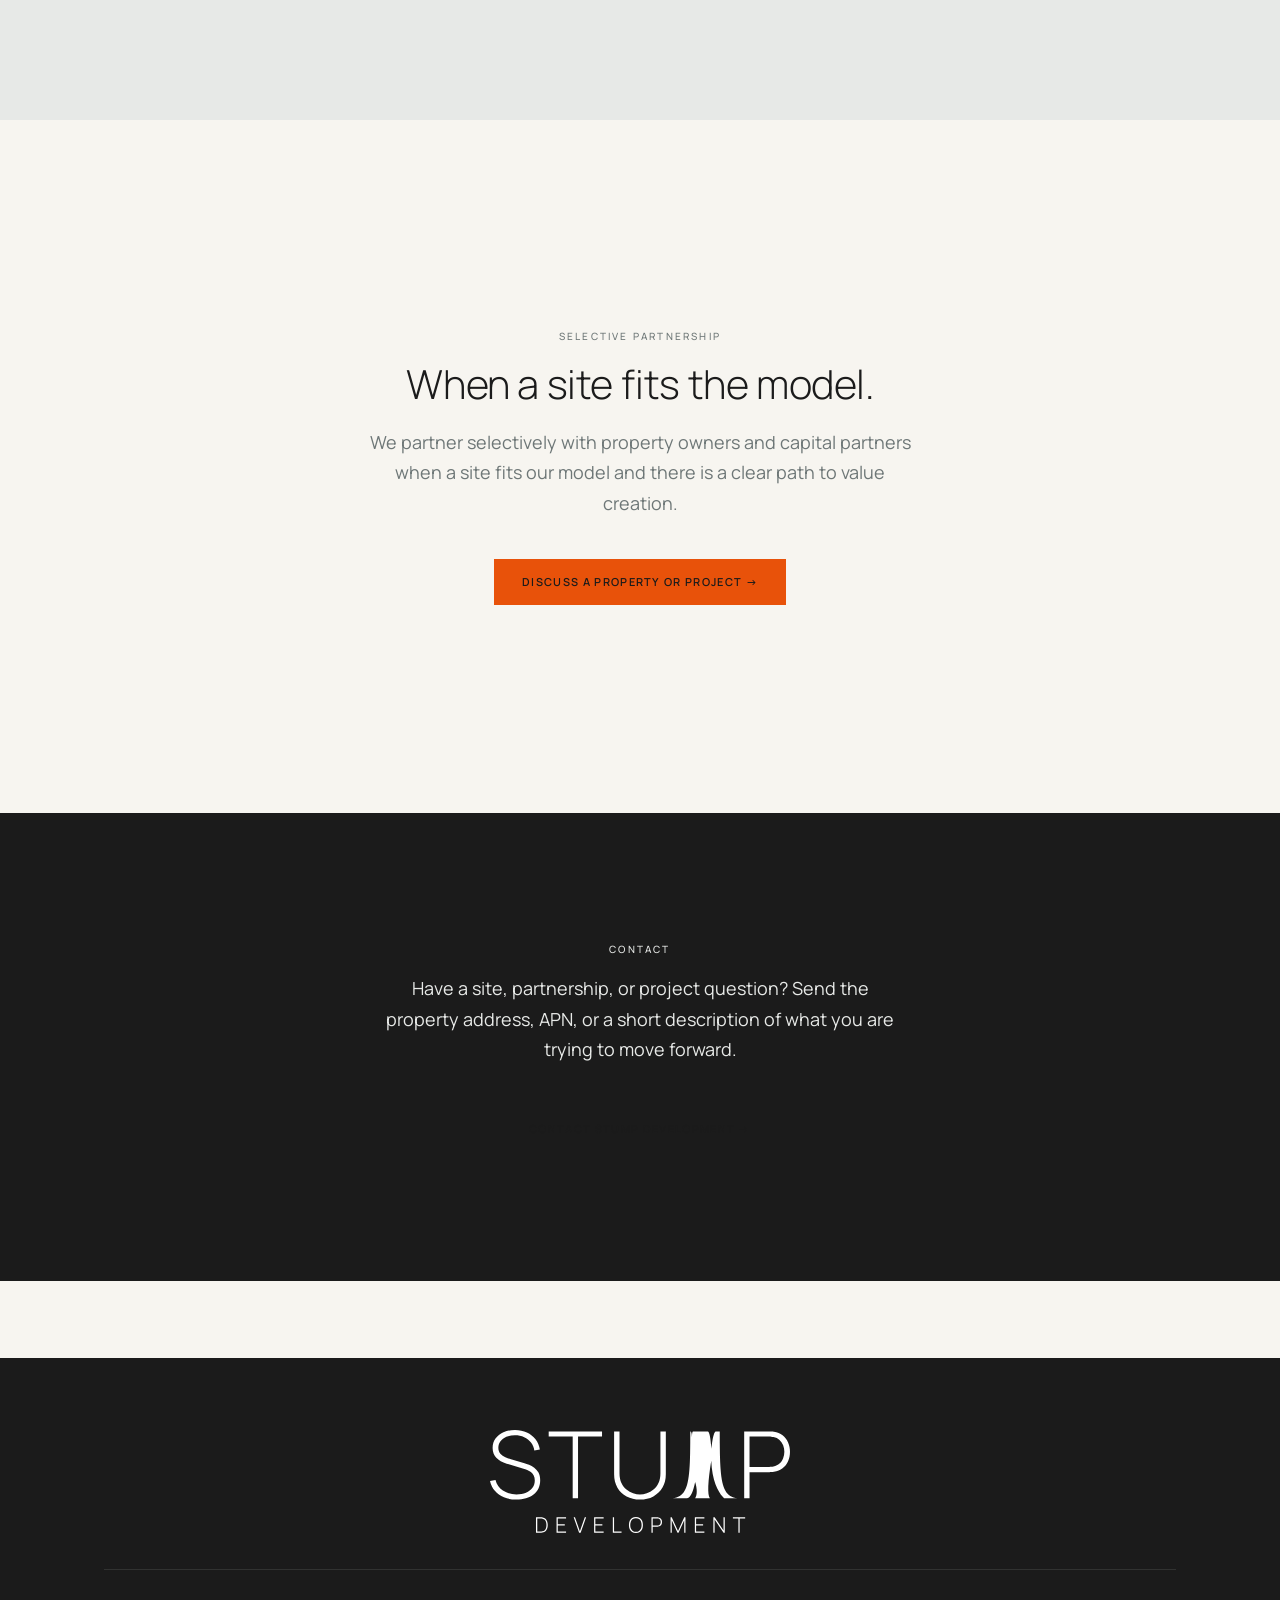
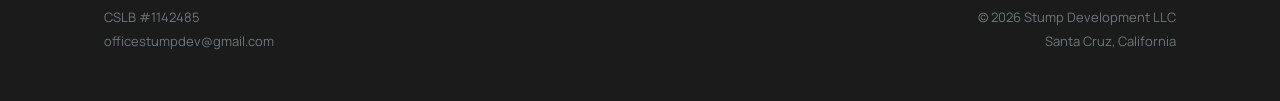
==== commit 065ff2bb: "Publish V10 brand and Barker refresh" ====
--- a/index.html
+++ b/index.html
@@ -1,4 +1,4 @@
-﻿<!DOCTYPE html>
+<!DOCTYPE html>
 <html lang="en">
 <head>
   <meta charset="UTF-8">
@@ -9,26 +9,26 @@
   <meta property="og:description" content="Vertically integrated residential development in Santa Cruz County.">
   <meta property="og:type" content="website">
   <meta property="og:url" content="https://stumpdevelopment.com/">
-  <meta property="og:image" content="https://stumpdevelopment.com/assets/Logo.png">
+  <meta property="og:image" content="https://stumpdevelopment.com/assets/images/stump-og-v10.png">
   <link rel="canonical" href="https://stumpdevelopment.com/">
   <link rel="icon" href="/favicon.ico" sizes="any">
-  <link rel="icon" href="/assets/logos/stump-mark.svg" type="image/svg+xml">
+  <link rel="icon" href="/assets/logos/v10/stump-favicon.svg" type="image/svg+xml">
+  <link rel="apple-touch-icon" href="/assets/logos/v10/apple-touch-icon.png">
   <link rel="preconnect" href="https://fonts.googleapis.com">
   <link rel="preconnect" href="https://fonts.gstatic.com" crossorigin>
-  <link href="https://fonts.googleapis.com/css2?family=Fahkwang:ital,wght@0,200;0,300;0,400;1,200;1,300;1,400&family=Poppins:wght@300;400;500;900&family=DM+Mono:wght@400;500&display=swap" rel="stylesheet">
-  <link rel="stylesheet" href="css/tokens.css?v=35">
-  <link rel="stylesheet" href="css/base.css?v=35">
-  <link rel="stylesheet" href="css/nav.css?v=35">
-  <link rel="stylesheet" href="css/footer.css?v=35">
-  <link rel="stylesheet" href="css/pages/home.css?v=36">
+  <link href="https://fonts.googleapis.com/css2?family=Manrope:wght@300;400;500;600&family=Noto+Sans+Mono:wght@400;500;600&display=swap" rel="stylesheet">
+  <link rel="stylesheet" href="css/tokens.css?v=40">
+  <link rel="stylesheet" href="css/base.css?v=40">
+  <link rel="stylesheet" href="css/nav.css?v=40">
+  <link rel="stylesheet" href="css/footer.css?v=40">
+  <link rel="stylesheet" href="css/pages/home.css?v=40">
 </head>
 <body>
 
   <header class="site-header">
     <nav class="site-nav" role="navigation" aria-label="Main navigation">
       <a href="index.html" class="site-nav__logo" aria-label="Stump Development - Home">
-        <img class="site-nav__mark" src="/assets/Logo.png" alt="">
-        <span class="site-nav__wordmark"><span class="site-nav__wordmark-stump">STUMP</span><span class="site-nav__wordmark-development">Development</span></span>
+        <img class="site-nav__logo-image" src="/assets/logos/v10/STUMP-Primary-Reversed.svg" alt="" width="1383" height="476">
       </a>
       <ul class="site-nav__links">
         <li><a href="development.html">Development</a></li>
@@ -84,6 +84,7 @@
             <p>
               Depending on project fit, Stump provides integrated support across site evaluation, architectural design, permitting and entitlements, preconstruction, construction management, and general contracting. On our own projects, these pieces operate as one system. For select clients and partners, we provide the parts of that system needed to move a project forward.
             </p>
+            <a class="operator-proof__cta" href="contact.html?interest=design-build-gc">Planning a renovation, addition, or new home? Discuss a design-build project &rarr;</a>
           </div>
         </div>
       </div>
@@ -141,7 +142,7 @@
             </p>
             <div class="active-dev__footer">
               <a href="development.html" class="btn btn--primary">View Development Work &rarr;</a>
-              <span class="active-dev__target">Foundation work August 2026</span>
+              <span class="active-dev__target">Framing underway &middot; October 2026</span>
             </div>
           </div>
           <div class="active-dev__image">
@@ -201,8 +202,7 @@
   <footer class="site-footer">
     <div class="site-footer__inner">
       <div class="site-footer__logo">
-        <img class="site-footer__mark" src="/assets/Logo.png" alt="">
-        <span class="site-footer__wordmark"><span class="site-footer__wordmark-stump">STUMP</span><span class="site-footer__wordmark-development">Development</span></span>
+        <img class="site-footer__logo-image" src="/assets/logos/v10/STUMP-Primary-Reversed.svg" alt="Stump Development" width="1383" height="476">
       </div>
       <hr class="site-footer__divider">
       <div class="site-footer__bottom">
--- a/css/tokens.css
+++ b/css/tokens.css
@@ -1,37 +1,32 @@
 /* ═══════════════════════════════════════════
-   Stump Development · Brand Standards v6.0
+   Stump Development · Brand Standards v10.0
    ═══════════════════════════════════════════ */
 
 :root {
-  /* Dark grounds */
-  --black: #1d1e20;
-  --forest-deep: #2f3a29;
-  --forest: #485342;
+  /* Neutral core */
+  --charcoal: #1B1B1B;
+  --deep-moss: #485342;
 
   /* Midtones */
-  --stone: #6e7777;
-  --sage: #aeb5b0;
+  --stone: #6E7777;
 
   /* Light surfaces */
-  --mist: #dbe2dd;
-  --white-warm: #e2e3db;
-  --linen: #f1f1f1;
-  --white: #ffffff;
+  --mist: #E7E9E7;
+  --white-warm: #F7F5F0;
+  --white: #FFFFFF;
 
   /* Accents */
   --ocean-slate: #5B7F95;   /* Primary public accent */
-  --gold: #B5A47A;          /* Dashboard-only — NOT USED on website */
   --ember: #E8520A;         /* CTA / action accent */
 
   /* Status */
-  --status-ok: #5C7A5A;
-  --status-warn: #3D6B87;   /* Blue, Ocean Slate family */
-  --status-critical: #EF4423;
+  --status-ok: #485342;
+  --status-warn: #5B7F95;
+  --status-critical: #E8520A;
 
   /* Typography */
-  --fahkwang: "Fahkwang", Georgia, serif;
-  --poppins: "Poppins", system-ui, sans-serif;
-  --mono: "DM Mono", monospace;
+  --manrope: "Manrope", system-ui, sans-serif;
+  --mono: "Noto Sans Mono", monospace;
 
   /* Layout */
   --max-width: 1200px;
--- a/css/base.css
+++ b/css/base.css
@@ -12,11 +12,11 @@
 }
 
 body {
-  font-family: var(--poppins);
-  font-weight: 300;
+  font-family: var(--manrope);
+  font-weight: 400;
   font-size: 16px;
   line-height: 1.65;
-  color: var(--black);
+  color: var(--charcoal);
   background: var(--white-warm);
   -webkit-font-smoothing: antialiased;
   -moz-osx-font-smoothing: grayscale;
@@ -61,7 +61,7 @@
 /* ─── Typography ──────────────────────────────────────────────────────────── */
 
 h1 {
-  font-family: var(--fahkwang);
+  font-family: var(--manrope);
   font-weight: 300;
   font-size: clamp(36px, 5vw, 56px);
   line-height: 1.1;
@@ -69,7 +69,7 @@
 }
 
 h2 {
-  font-family: var(--fahkwang);
+  font-family: var(--manrope);
   font-weight: 300;
   font-size: clamp(28px, 3.5vw, 40px);
   line-height: 1.15;
@@ -77,11 +77,11 @@
 }
 
 h3 {
-  font-family: var(--poppins);
-  font-weight: 500;
+  font-family: var(--manrope);
+  font-weight: 600;
   font-size: 18px;
   line-height: 1.4;
-  color: var(--forest-deep);
+  color: var(--charcoal);
 }
 
 h1 em, h2 em {
@@ -97,7 +97,7 @@
 }
 
 .eyebrow {
-  font-family: var(--poppins);
+  font-family: var(--manrope);
   font-weight: 500;
   font-size: 10px;
   letter-spacing: 0.22em;
@@ -111,16 +111,16 @@
 .section--forest-deep .eyebrow,
 .section--forest .eyebrow,
 .section--black .eyebrow {
-  color: var(--sage);
-}
-
-/* Numbered items — DM Mono, Ocean Slate */
+  color: var(--mist);
+}
+
+/* Numbered items — Noto Sans Mono, Ocean Slate */
 .num {
   font-family: var(--mono);
   font-weight: 500;
   font-size: 13px;
   letter-spacing: 0.04em;
-  color: var(--ocean-slate);
+  color: var(--charcoal);
   display: block;
 }
 
@@ -130,9 +130,9 @@
   padding: clamp(80px, 10vw, 140px) 0;
 }
 
-.section--forest-deep { background: var(--forest-deep); }
-.section--forest      { background: var(--forest); }
-.section--linen       { background: var(--linen); }
+.section--forest-deep { background: var(--charcoal); }
+.section--forest      { background: var(--charcoal); }
+.section--linen       { background: var(--mist); }
 .section--white-warm  { background: var(--white-warm); }
 .section--white       { background: var(--white); }
 
@@ -141,9 +141,9 @@
 .btn {
   display: inline-block;
   padding: 14px 28px;
-  font-family: var(--poppins);
+  font-family: var(--manrope);
   font-size: 11px;
-  font-weight: 500;
+  font-weight: 600;
   letter-spacing: 0.12em;
   text-transform: uppercase;
   text-decoration: none;
@@ -155,20 +155,22 @@
 
 .btn--primary {
   background: var(--ember);
+  color: var(--charcoal);
+}
+
+.btn--primary:hover,
+.btn--primary:focus-visible {
+  background: var(--ember);
+  box-shadow: inset 0 0 0 2px var(--charcoal);
+}
+
+.btn--secondary {
+  background: var(--ocean-slate);
   color: var(--white);
 }
 
-.btn--primary:hover {
-  background: #d04a09;
-}
-
-.btn--secondary {
-  background: var(--forest);
-  color: var(--white);
-}
-
 .btn--secondary:hover {
-  background: var(--forest-deep);
+  background: #4C6F84;
 }
 
 .btn--ghost {
@@ -183,8 +185,8 @@
 
 .btn--ghost-dark {
   background: transparent;
-  color: var(--black);
-  border: 1px solid var(--black);
+  color: var(--charcoal);
+  border: 1px solid var(--charcoal);
 }
 
 .btn--ghost-dark:hover {
@@ -194,7 +196,7 @@
 /* Accent bar — hero bottom edge */
 .accent-bar {
   height: 4px;
-  background: linear-gradient(90deg, var(--forest-deep) 0%, var(--forest-deep) 40%, var(--ember) 100%);
+  background: var(--ocean-slate);
 }
 
 .hero {
@@ -208,7 +210,7 @@
   left: 0;
   right: 0;
   height: 4px;
-  background: linear-gradient(90deg, var(--forest-deep) 0%, var(--forest-deep) 40%, var(--ember) 100%);
+  background: var(--ocean-slate);
 }
 
 /* Ocean Slate border left — tier cards */
--- a/css/nav.css
+++ b/css/nav.css
@@ -29,39 +29,14 @@
 .site-nav__logo {
   display: flex;
   align-items: center;
-  gap: 10px;
   text-decoration: none;
+  flex-shrink: 0;
 }
 
-.site-nav__mark {
-  width: 112px;
-  height: 112px;
+.site-nav__logo-image {
+  width: 326px;
+  height: auto;
   display: block;
-  flex-shrink: 0;
-  filter: brightness(0);
-  opacity: 1;
-}
-
-.site-nav__wordmark {
-  display: inline-flex;
-  align-items: baseline;
-  gap: 0.3em;
-  line-height: 1.1;
-}
-
-.site-nav__wordmark-stump {
-  font-family: var(--poppins);
-  font-weight: 400;
-  font-size: 36px;
-  color: var(--black);
-}
-
-.site-nav__wordmark-development {
-  font-family: var(--fahkwang);
-  font-weight: 200;
-  font-size: 36px;
-  letter-spacing: 0.04em;
-  color: var(--white);
 }
 
 /* ─── Nav links ────────────────────────────────────────────────────────────── */
@@ -76,7 +51,7 @@
 }
 
 .site-nav__links a {
-  font-family: var(--poppins);
+  font-family: var(--manrope);
   font-weight: 400;
   font-size: 13px;
   letter-spacing: 0.05em;
@@ -143,7 +118,7 @@
   right: 0;
   bottom: 0;
   width: 280px;
-  background: var(--forest-deep);
+  background: var(--charcoal);
   padding: 40px 32px;
   transform: translateX(100%);
   transition: transform var(--duration) var(--ease);
@@ -163,11 +138,11 @@
 }
 
 .site-nav__mobile-panel a {
-  font-family: var(--poppins);
+  font-family: var(--manrope);
   font-weight: 400;
   font-size: 16px;
   letter-spacing: 0.04em;
-  color: var(--sage);
+  color: var(--mist);
   text-decoration: none;
   transition: color var(--duration) var(--ease);
 }
@@ -180,6 +155,19 @@
 /* ─── Mobile breakpoint ────────────────────────────────────────────────────── */
 
 @media (max-width: 768px) {
+  .site-nav {
+    min-height: var(--header-height);
+    gap: 12px;
+  }
+
+  .site-nav__logo {
+    min-width: 0;
+  }
+
+  .site-nav__logo-image {
+    width: 186px;
+  }
+
   .site-nav__links {
     display: none;
   }
--- a/css/footer.css
+++ b/css/footer.css
@@ -1,7 +1,7 @@
 /* ─── Footer ──────────────────────────────────────────────────────────────── */
 
 .site-footer {
-  background: var(--forest-deep);
+  background: var(--charcoal);
   padding: 72px 0 48px;
   margin-top: clamp(48px, 6vw, 80px);
   position: relative;
@@ -19,51 +19,19 @@
   display: flex;
   flex-direction: column;
   align-items: center;
-  gap: 4px;
   margin-bottom: 36px;
   color: var(--white);
 }
 
-/* Img-based mark */
-.site-footer__mark {
-  width: 112px;
-  height: 112px;
-  flex-shrink: 0;
-  filter: brightness(0) invert(1);
-  opacity: 0.7;
+.site-footer__logo-image {
+  width: clamp(220px, 24vw, 300px);
+  height: auto;
   display: block;
 }
 
-/* Footer wordmark wrapper */
-.site-footer__wordmark {
-  display: inline-flex;
-  align-items: baseline;
-  gap: 0.4em;
-  line-height: 1;
-}
-
-/* "STUMP" — Poppins, secondary */
-.site-footer__wordmark-stump {
-  font-family: var(--poppins);
-  font-weight: 500;
-  font-size: 18px;
-  letter-spacing: 0.08em;
-  text-transform: uppercase;
-  color: var(--white);
-}
-
-/* "Development" — Fahkwang, primary display */
-.site-footer__wordmark-development {
-  font-family: var(--fahkwang);
+.site-footer__tagline {
+  font-family: var(--manrope);
   font-weight: 400;
-  font-size: 18px;
-  letter-spacing: 0.06em;
-  color: var(--white);
-}
-
-.site-footer__tagline {
-  font-family: var(--poppins);
-  font-weight: 300;
   font-size: 13px;
   color: var(--stone);
   letter-spacing: 0.02em;
@@ -86,8 +54,8 @@
 
 .site-footer__left,
 .site-footer__right {
-  font-family: var(--poppins);
-  font-weight: 300;
+  font-family: var(--manrope);
+  font-weight: 400;
   font-size: 13px;
   color: var(--stone);
   line-height: 1.8;
--- a/css/pages/home.css
+++ b/css/pages/home.css
@@ -25,8 +25,8 @@
 }
 
 .hero__headline {
-  font-family: var(--fahkwang);
-  font-weight: 200;
+  font-family: var(--manrope);
+  font-weight: 300;
   font-size: clamp(40px, 5.8vw, 78px);
   line-height: 0.98;
   color: var(--white);
@@ -40,8 +40,8 @@
 }
 
 .hero__sub {
-  font-family: var(--poppins);
-  font-weight: 300;
+  font-family: var(--manrope);
+  font-weight: 400;
   font-size: 18px;
   line-height: 1.65;
   color: rgba(255,255,255,0.85);
@@ -50,8 +50,8 @@
 }
 
 .hero__hook {
-  font-family: var(--poppins);
-  font-weight: 300;
+  font-family: var(--manrope);
+  font-weight: 400;
   font-size: 13px;
   color: rgba(255,255,255,0.70);
   opacity: 1;
@@ -98,7 +98,25 @@
 .operator-proof__body p {
   font-size: clamp(17px, 2vw, 22px);
   line-height: 1.65;
-  color: var(--forest-deep);
+  color: var(--charcoal);
+}
+
+.operator-proof__cta {
+  display: inline-block;
+  margin-top: 22px;
+  color: var(--charcoal);
+  font-weight: 600;
+  line-height: 1.5;
+  text-decoration: underline;
+  text-decoration-color: var(--ember);
+  text-decoration-thickness: 1px;
+  text-underline-offset: 4px;
+}
+
+.operator-proof__cta:hover,
+.operator-proof__cta:focus-visible {
+  color: var(--charcoal);
+  text-decoration-color: var(--ocean-slate);
 }
 
 /* What We Do section */
@@ -107,7 +125,7 @@
 }
 
 .what-we-do__body p {
-  color: var(--sage);
+  color: var(--mist);
   font-size: 16px;
   line-height: 1.8;
   margin-bottom: 20px;
@@ -139,7 +157,7 @@
 }
 
 .thesis__body {
-  color: var(--sage);
+  color: var(--mist);
   font-size: 16px;
   line-height: 1.7;
   margin-bottom: 20px;
@@ -162,13 +180,13 @@
   font-family: var(--mono);
   font-weight: 500;
   font-size: 13px;
-  color: var(--ocean-slate);
+  color: var(--mist);
   padding-top: 2px;
   white-space: nowrap;
 }
 
 .principle__title {
-  font-family: var(--poppins);
+  font-family: var(--manrope);
   font-weight: 500;
   font-size: 15px;
   color: var(--white);
@@ -176,10 +194,10 @@
 }
 
 .principle__body {
-  font-family: var(--poppins);
-  font-weight: 300;
+  font-family: var(--manrope);
+  font-weight: 400;
   font-size: 14px;
-  color: var(--sage);
+  color: var(--mist);
   line-height: 1.65;
 }
 
@@ -214,11 +232,11 @@
 }
 
 .product__item h3 {
-  font-family: var(--poppins);
+  font-family: var(--manrope);
   font-weight: 500;
   font-size: 15px;
   margin-bottom: 10px;
-  color: var(--forest-deep);
+  color: var(--charcoal);
 }
 
 .product__item p {
@@ -241,10 +259,10 @@
 }
 
 .active-dev__address {
-  font-family: var(--fahkwang);
+  font-family: var(--manrope);
   font-weight: 300;
   font-size: clamp(22px, 2.5vw, 30px);
-  color: var(--forest-deep);
+  color: var(--charcoal);
   margin: 12px 0 4px;
 }
 
@@ -319,7 +337,7 @@
 }
 
 .bridge__headline {
-  color: var(--forest-deep);
+  color: var(--charcoal);
   margin-top: 16px;
   margin-bottom: 24px;
 }
@@ -350,21 +368,21 @@
   font-weight: 500;
   font-size: 12px;
   letter-spacing: 0.06em;
-  color: var(--ocean-slate);
+  color: var(--charcoal);
   margin-bottom: 6px;
 }
 
 .bridge__card-title {
-  font-family: var(--poppins);
+  font-family: var(--manrope);
   font-weight: 500;
   font-size: 15px;
-  color: var(--forest-deep);
+  color: var(--charcoal);
   margin-bottom: 4px;
 }
 
 .bridge__card-desc {
-  font-family: var(--poppins);
-  font-weight: 300;
+  font-family: var(--manrope);
+  font-weight: 400;
   font-size: 13px;
   color: var(--stone);
   line-height: 1.6;
@@ -376,16 +394,16 @@
 }
 
 .partnership__headline {
-  font-family: var(--fahkwang);
+  font-family: var(--manrope);
   font-weight: 300;
   font-size: clamp(28px, 3.5vw, 40px);
-  color: var(--forest-deep);
+  color: var(--charcoal);
   margin-bottom: 20px;
 }
 
 .partnership__body {
-  font-family: var(--poppins);
-  font-weight: 300;
+  font-family: var(--manrope);
+  font-weight: 400;
   font-size: clamp(16px, 1.5vw, 18px);
   color: var(--stone);
   max-width: 560px;
@@ -398,10 +416,10 @@
 }
 
 .closing__body {
-  font-family: var(--poppins);
-  font-weight: 300;
+  font-family: var(--manrope);
+  font-weight: 400;
   font-size: clamp(16px, 1.5vw, 18px);
-  color: var(--sage);
+  color: var(--mist);
   max-width: 520px;
   margin: 0 auto 40px;
   line-height: 1.7;
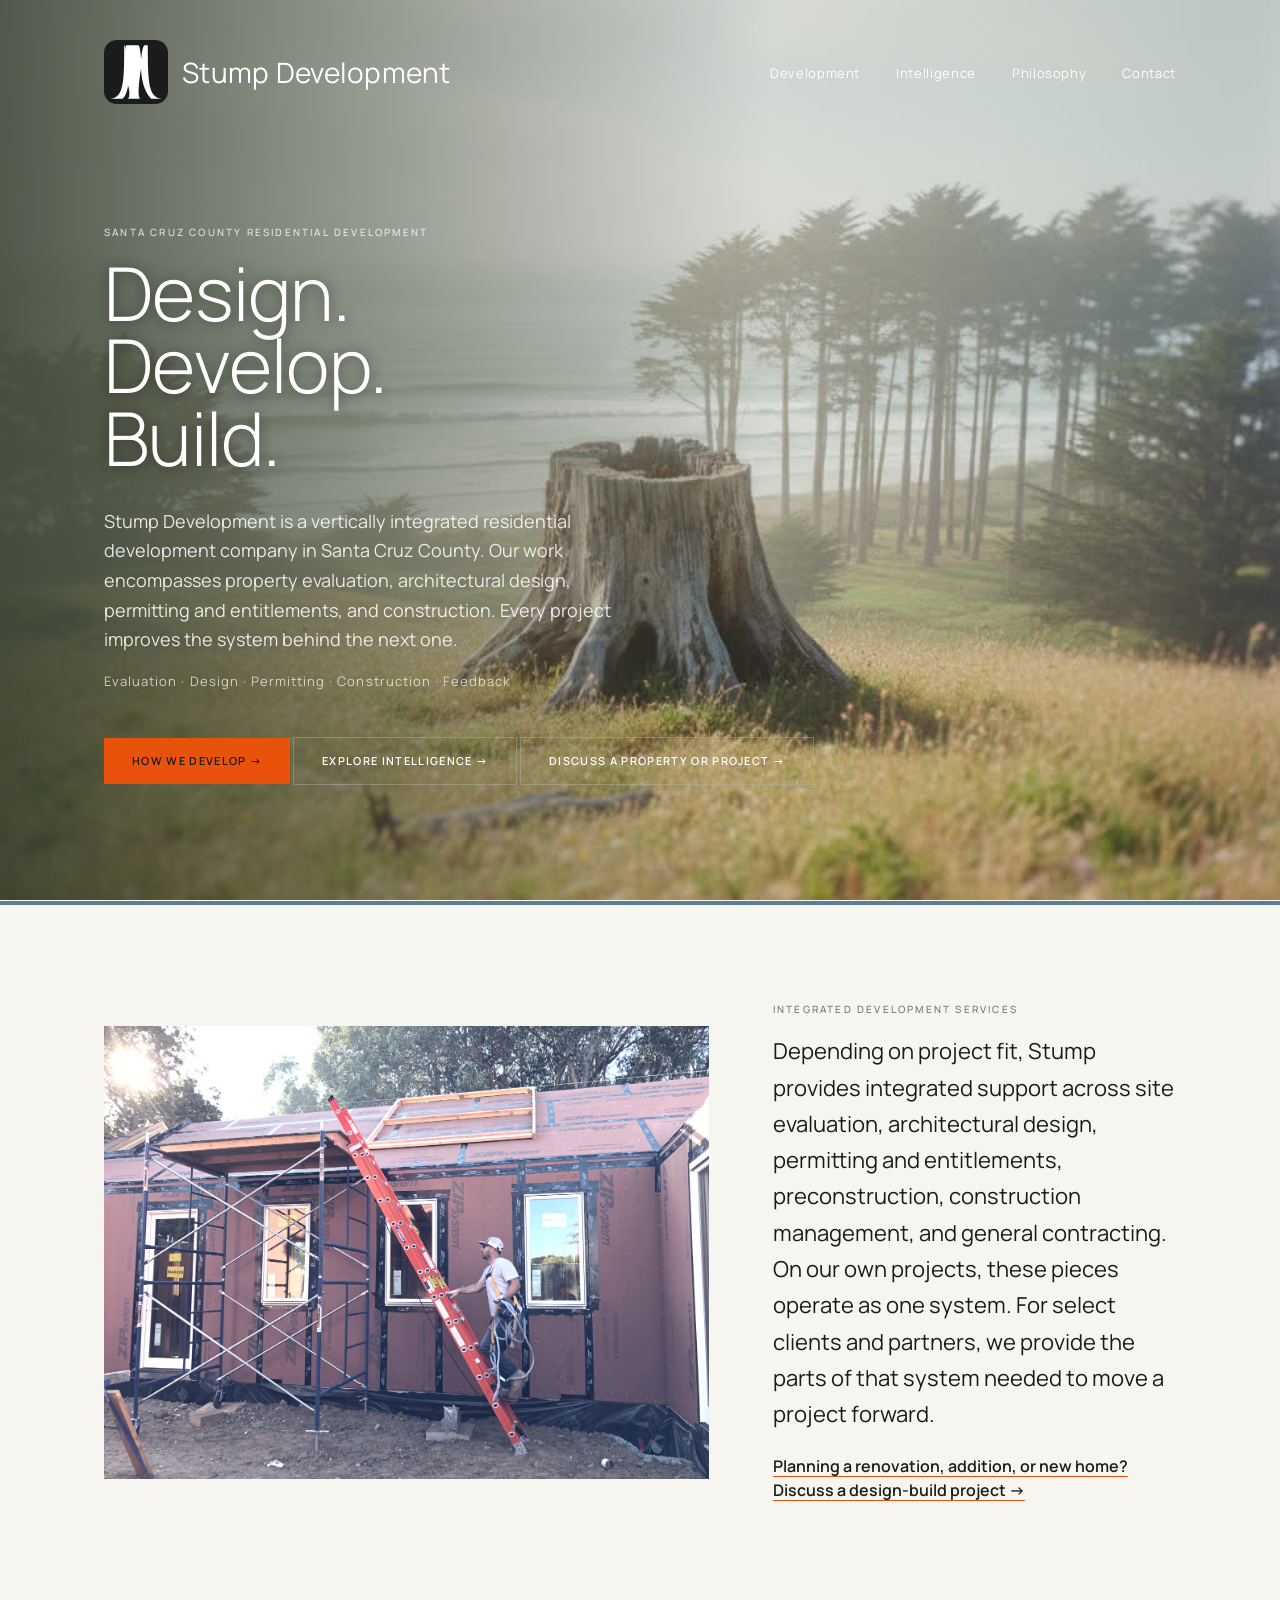
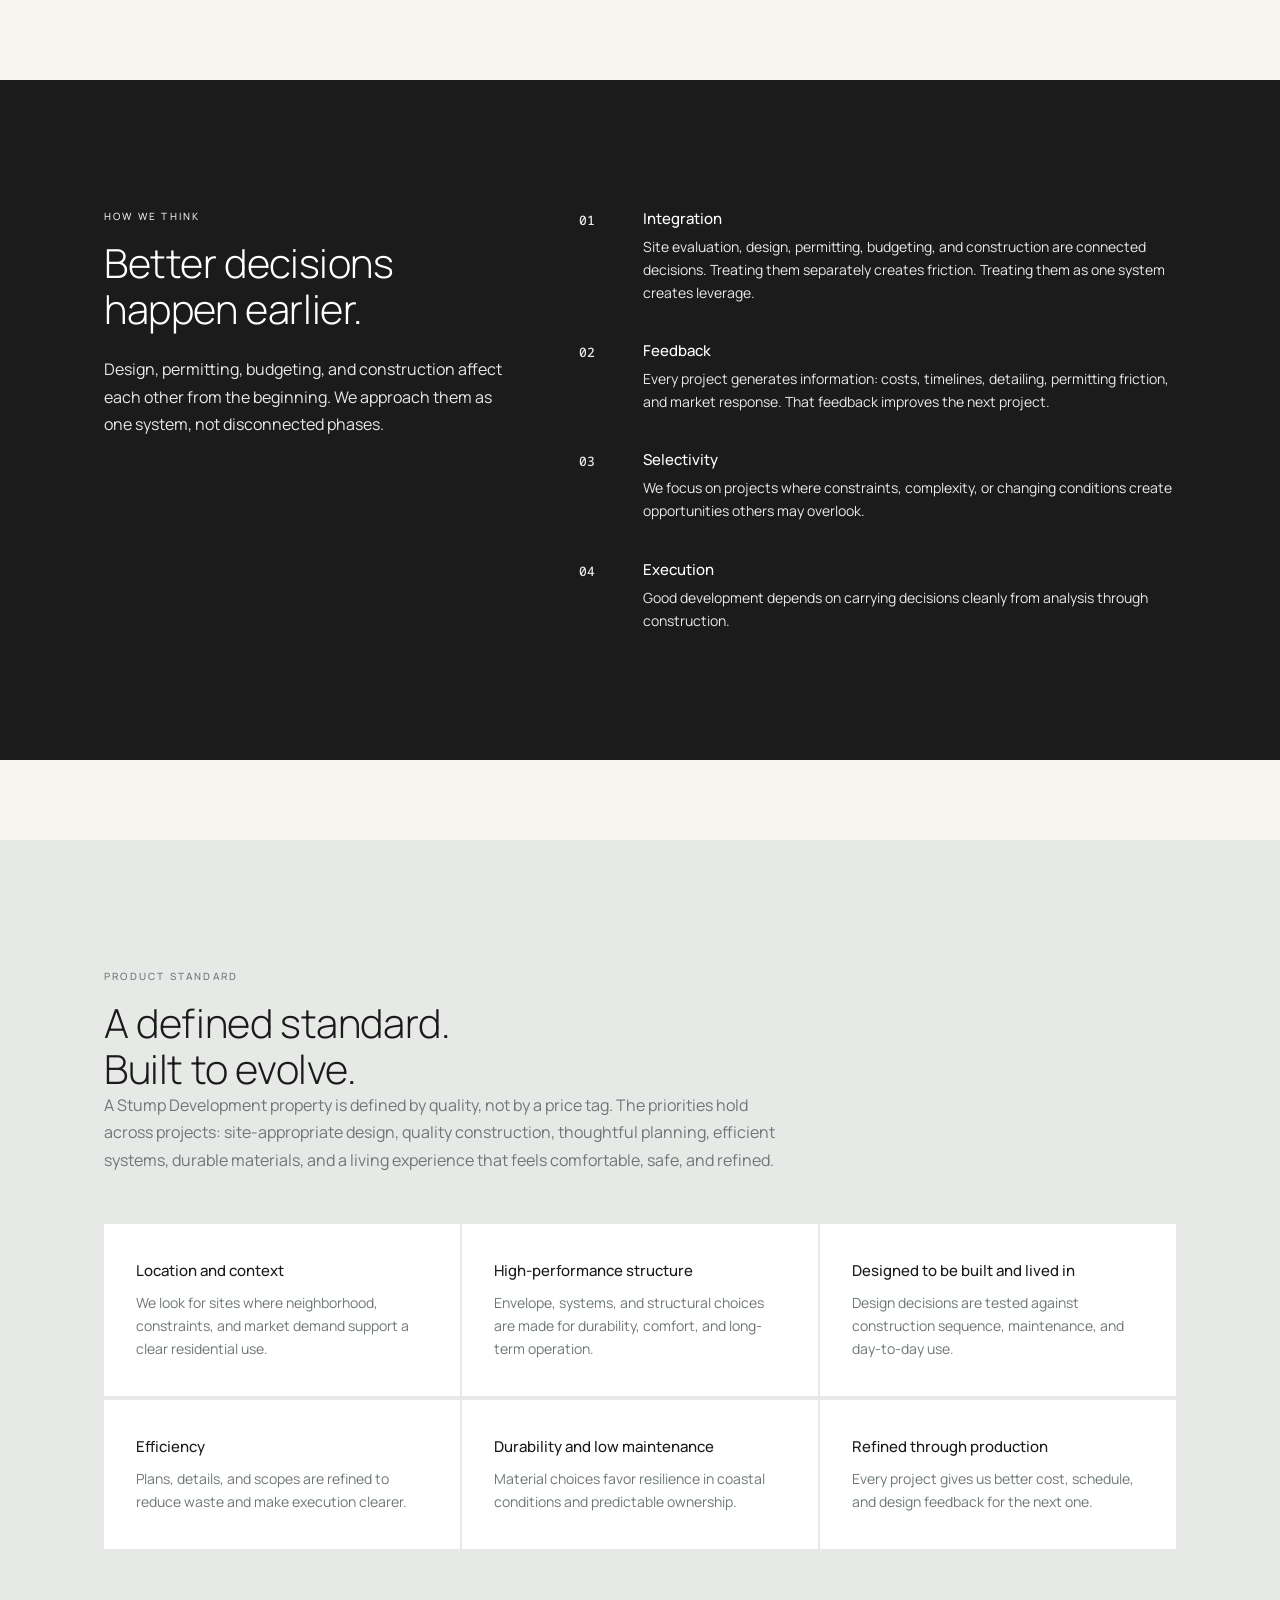
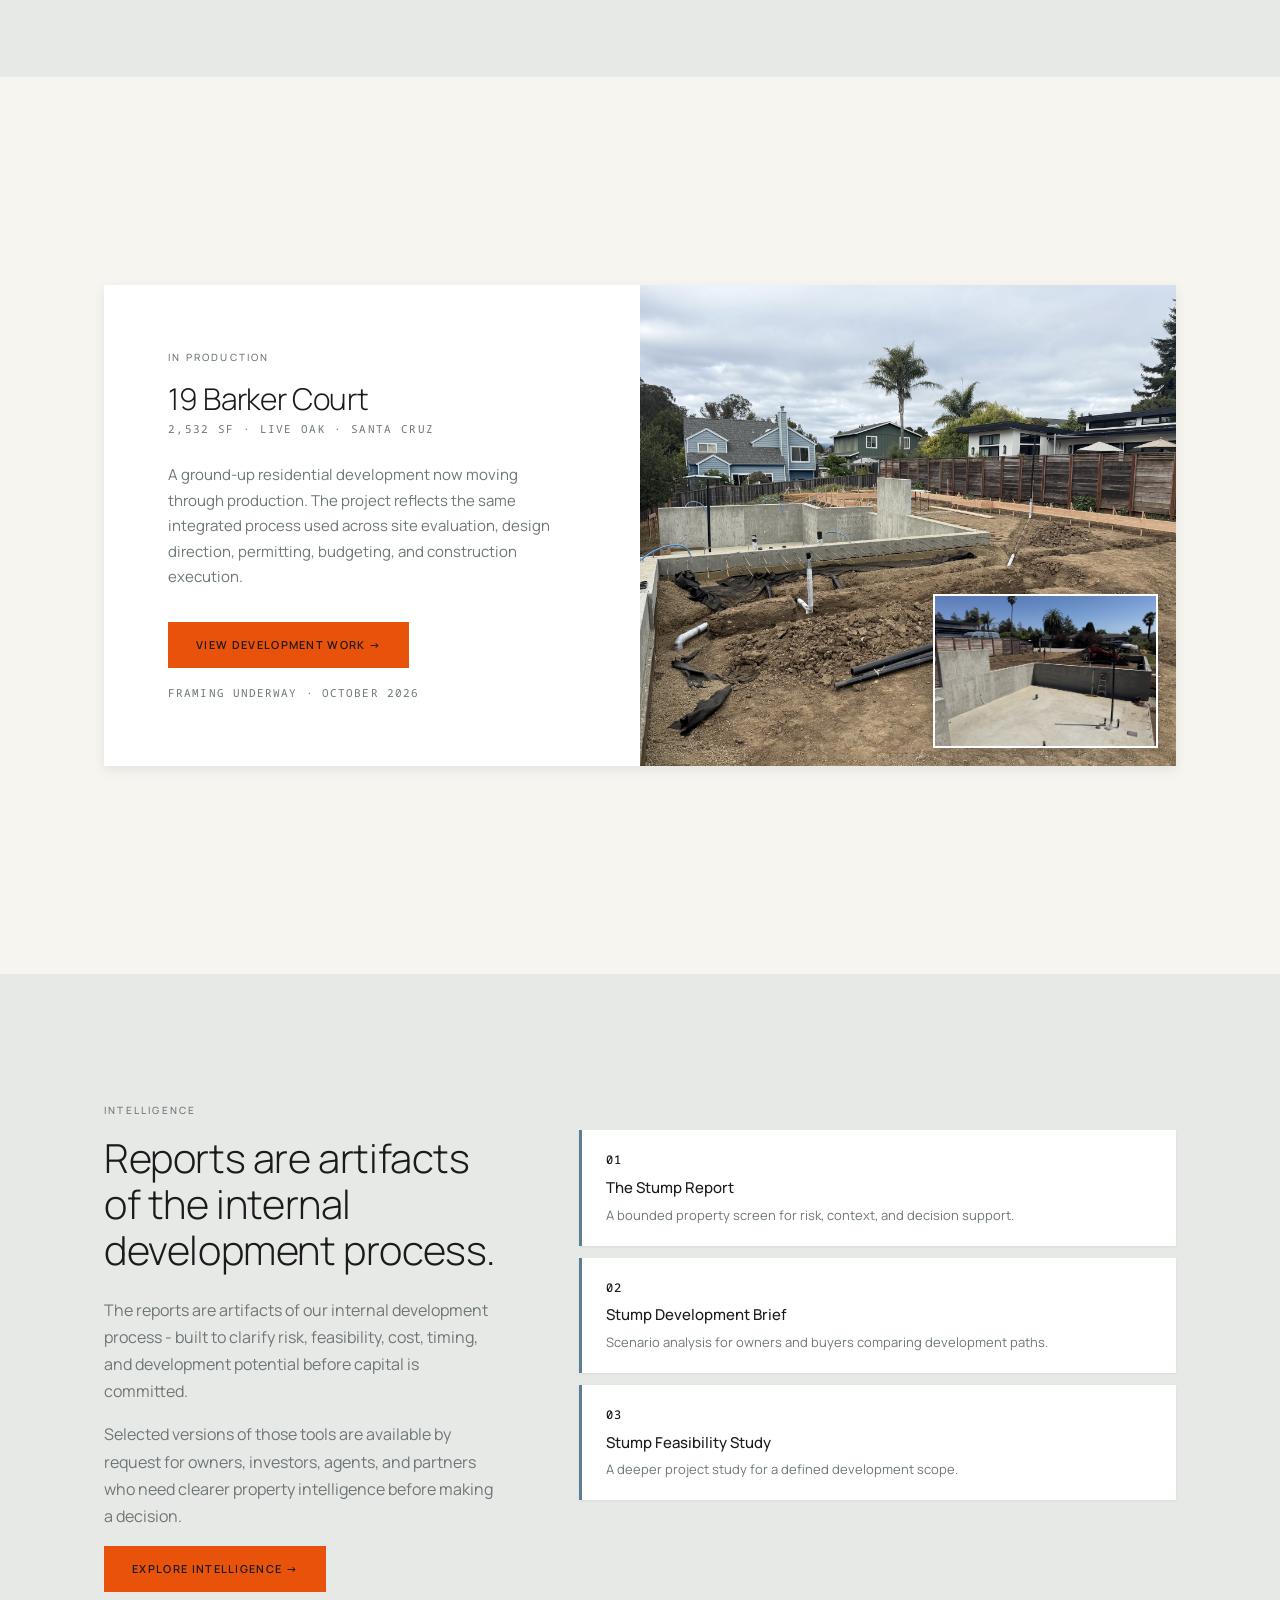
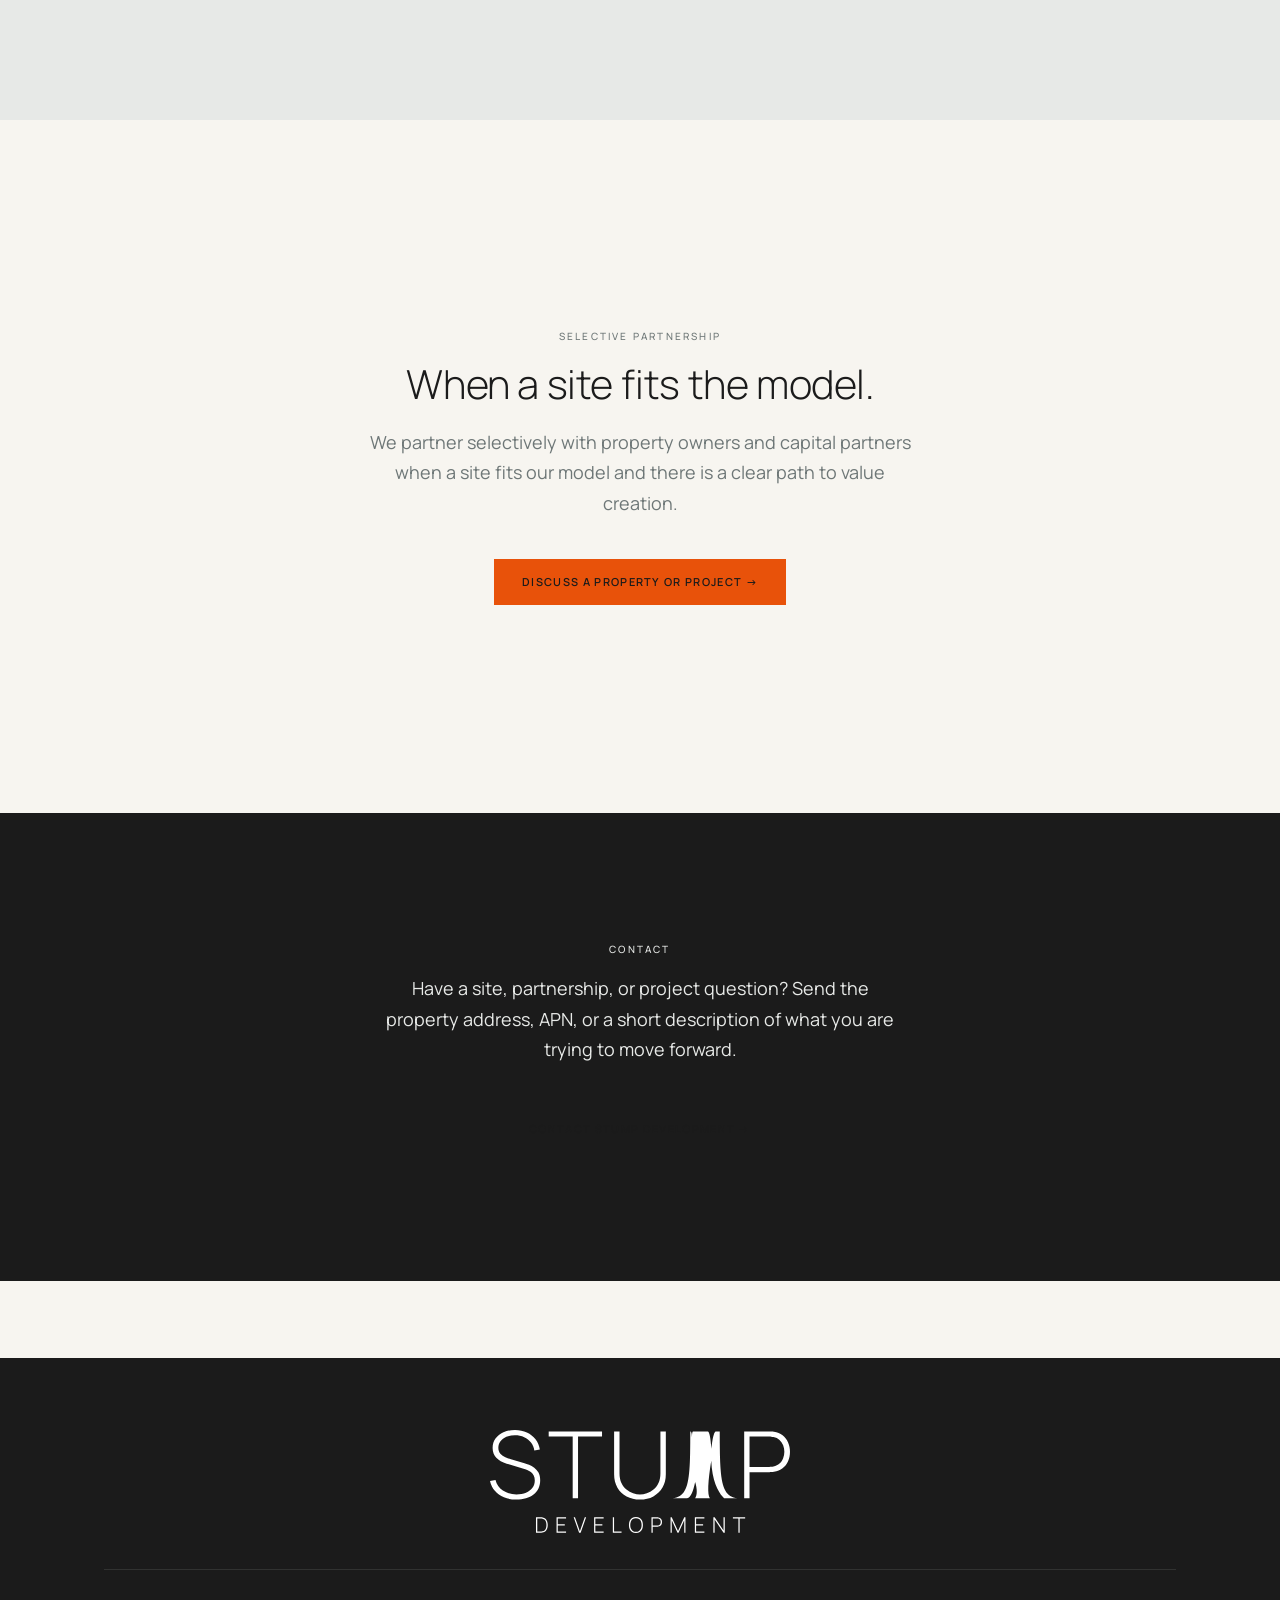
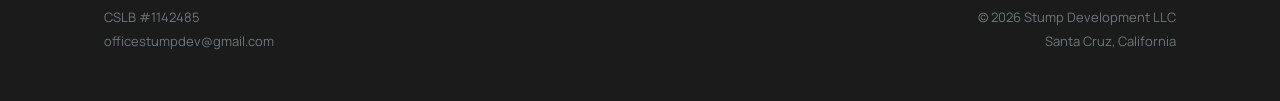
==== commit d8e77d52: "Update header lockup and Barker caption" ====
--- a/index.html
+++ b/index.html
@@ -19,7 +19,7 @@
   <link href="https://fonts.googleapis.com/css2?family=Manrope:wght@300;400;500;600&family=Noto+Sans+Mono:wght@400;500;600&display=swap" rel="stylesheet">
   <link rel="stylesheet" href="css/tokens.css?v=40">
   <link rel="stylesheet" href="css/base.css?v=40">
-  <link rel="stylesheet" href="css/nav.css?v=40">
+  <link rel="stylesheet" href="css/nav.css?v=41">
   <link rel="stylesheet" href="css/footer.css?v=40">
   <link rel="stylesheet" href="css/pages/home.css?v=40">
 </head>
@@ -28,7 +28,8 @@
   <header class="site-header">
     <nav class="site-nav" role="navigation" aria-label="Main navigation">
       <a href="index.html" class="site-nav__logo" aria-label="Stump Development - Home">
-        <img class="site-nav__logo-image" src="/assets/logos/v10/STUMP-Primary-Reversed.svg" alt="" width="1383" height="476">
+        <img class="site-nav__logo-symbol" src="/assets/logos/v10/stump-favicon.svg" alt="" width="512" height="512">
+        <span class="site-nav__logo-text">Stump Development</span>
       </a>
       <ul class="site-nav__links">
         <li><a href="development.html">Development</a></li>
--- a/css/nav.css
+++ b/css/nav.css
@@ -19,6 +19,7 @@
   max-width: var(--max-width);
   margin: 0 auto;
   padding: 16px var(--gutter);
+  min-height: var(--header-height);
   display: flex;
   align-items: center;
   justify-content: space-between;
@@ -29,14 +30,26 @@
 .site-nav__logo {
   display: flex;
   align-items: center;
+  gap: 14px;
   text-decoration: none;
   flex-shrink: 0;
 }
 
-.site-nav__logo-image {
-  width: 326px;
-  height: auto;
+.site-nav__logo-symbol {
+  width: 64px;
+  height: 64px;
   display: block;
+  flex-shrink: 0;
+}
+
+.site-nav__logo-text {
+  color: var(--white);
+  font-family: var(--manrope);
+  font-size: 28px;
+  font-weight: 400;
+  letter-spacing: 0.01em;
+  line-height: 1;
+  white-space: nowrap;
 }
 
 /* ─── Nav links ────────────────────────────────────────────────────────────── */
@@ -161,11 +174,17 @@
   }
 
   .site-nav__logo {
+    gap: 10px;
     min-width: 0;
   }
 
-  .site-nav__logo-image {
-    width: 186px;
+  .site-nav__logo-symbol {
+    width: 48px;
+    height: 48px;
+  }
+
+  .site-nav__logo-text {
+    font-size: 19px;
   }
 
   .site-nav__links {
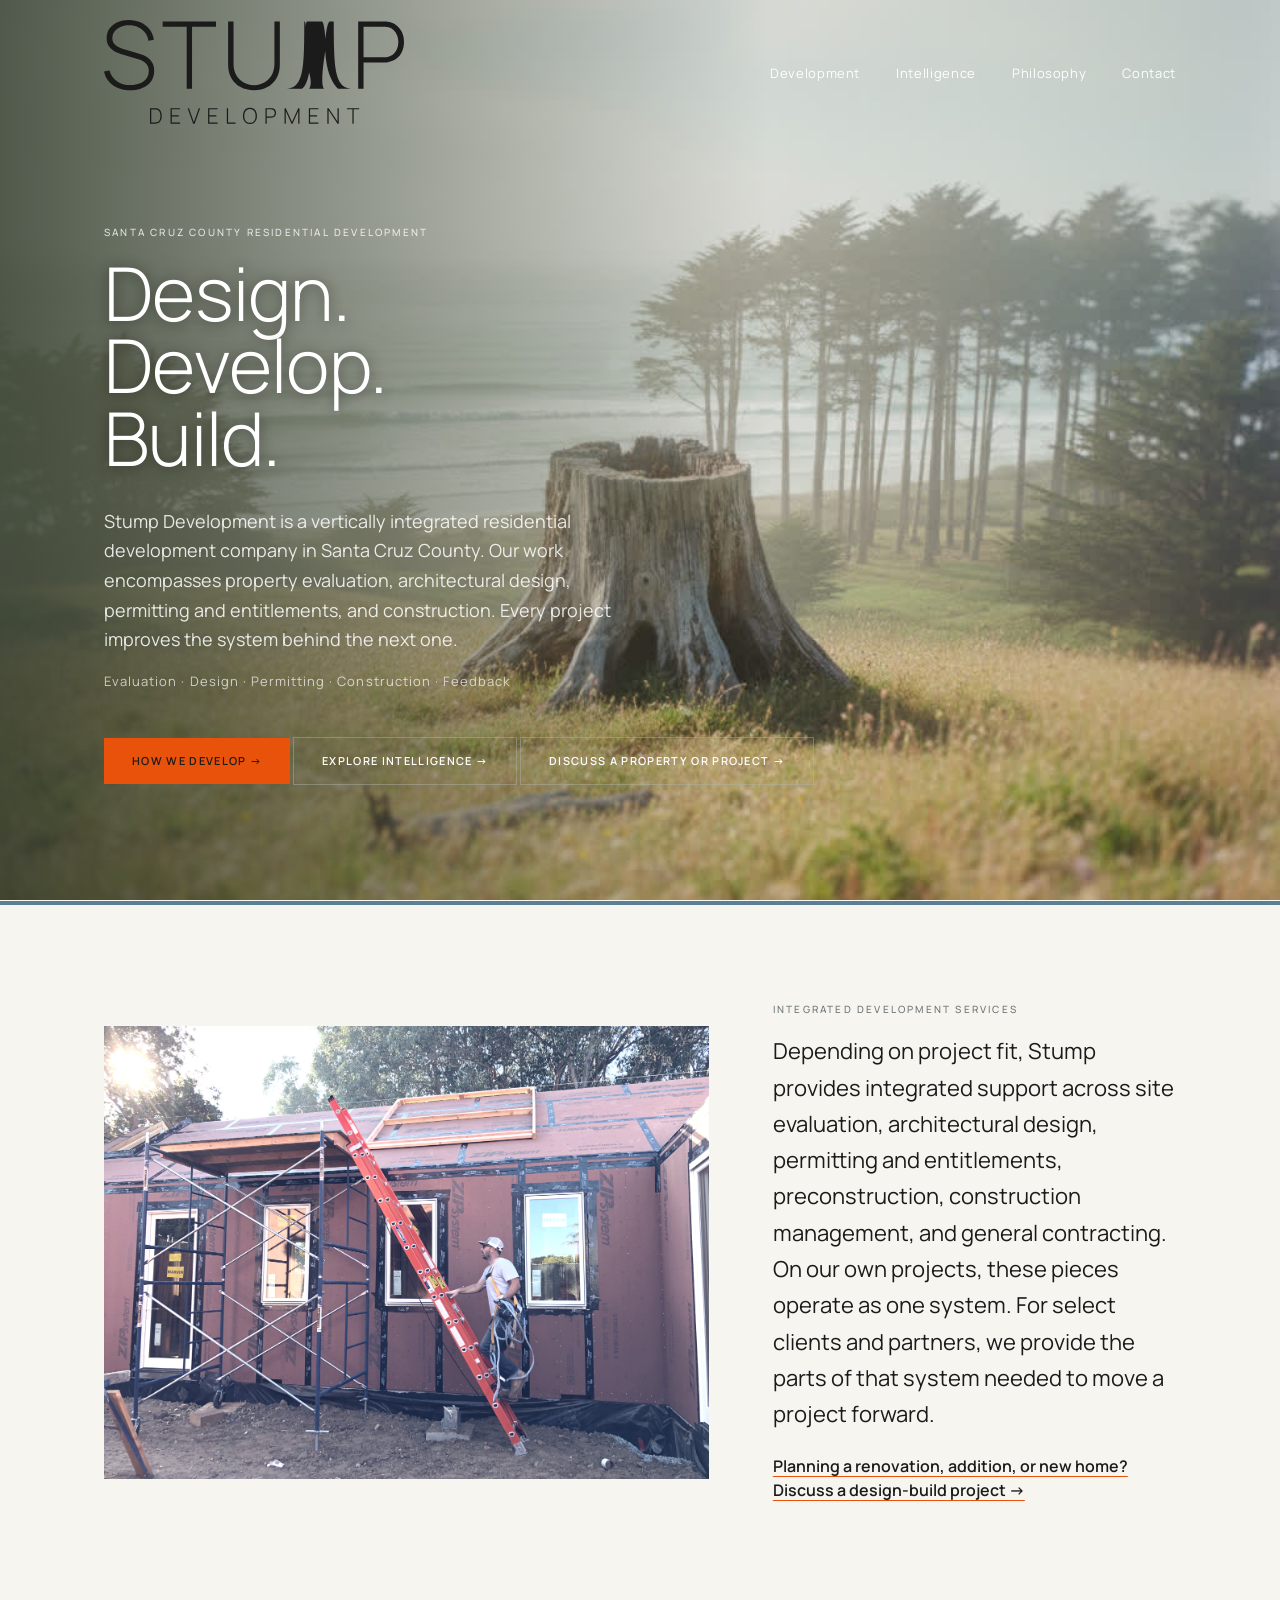
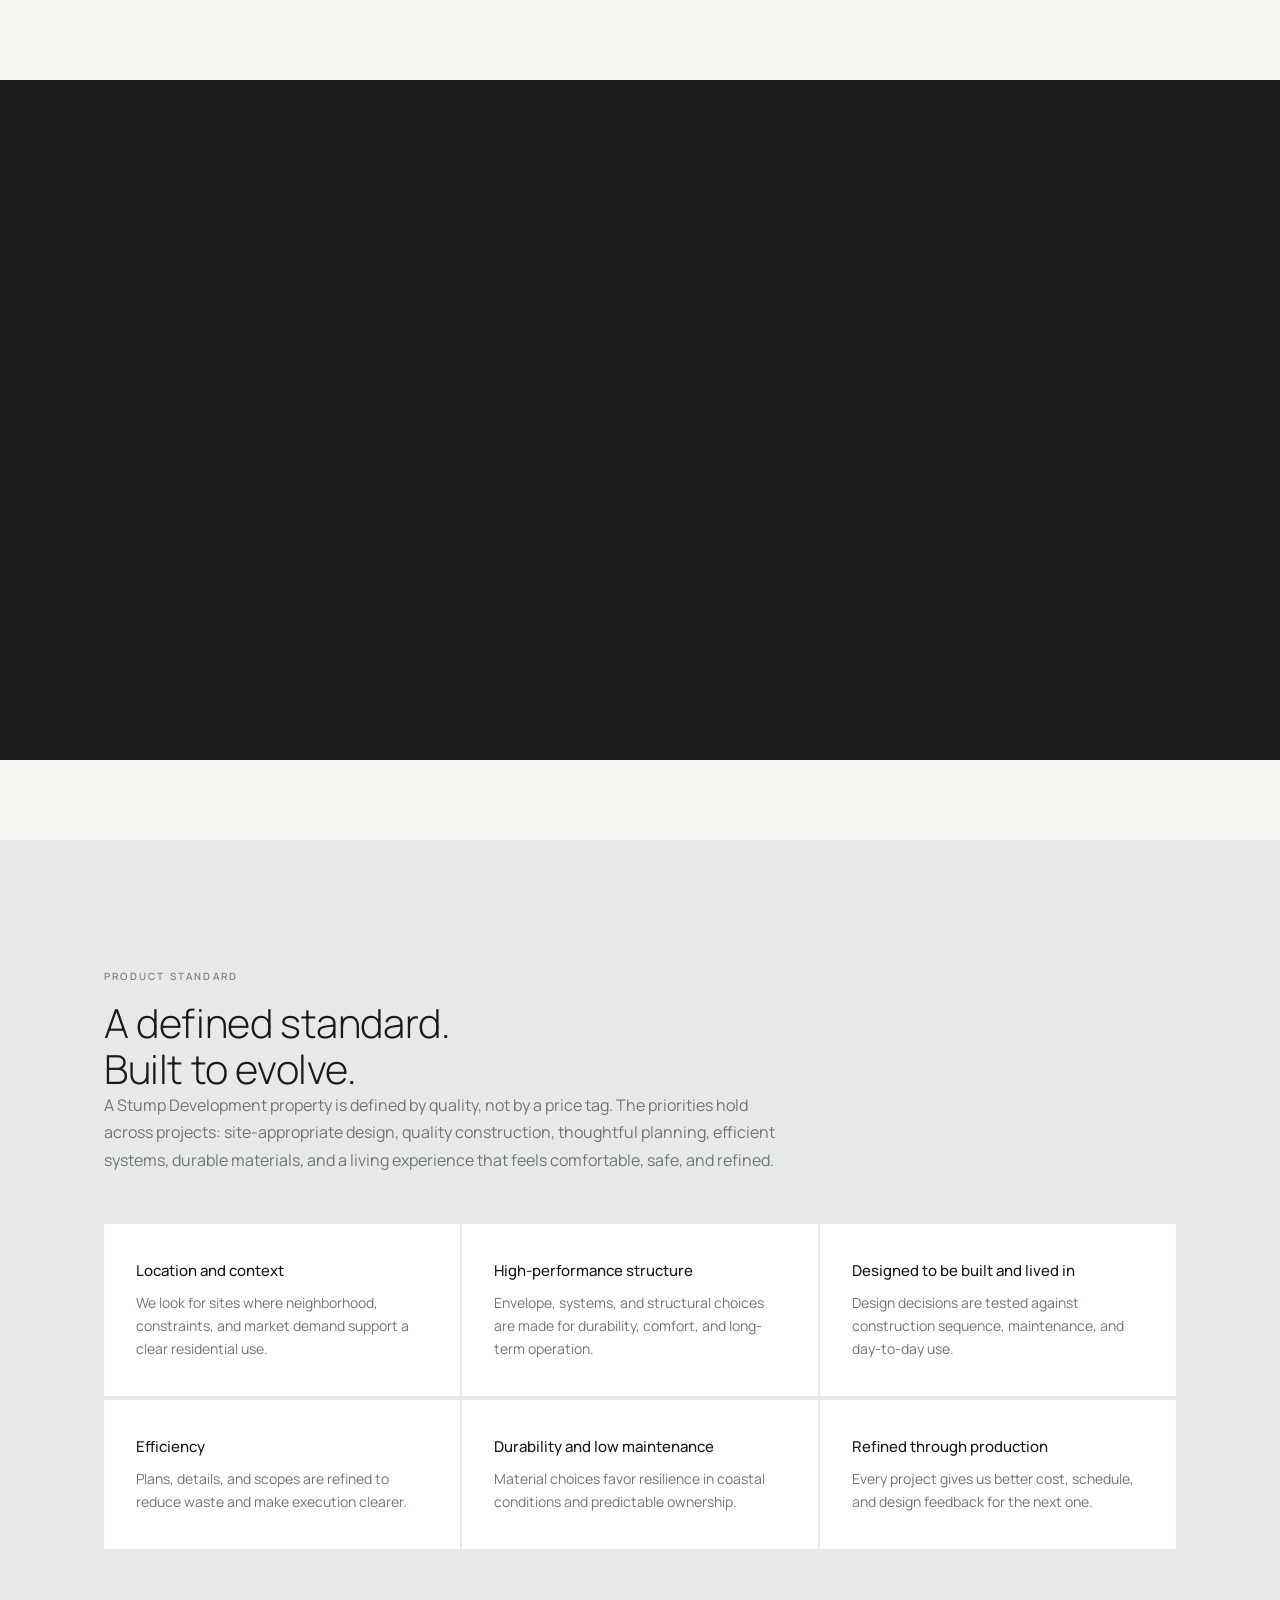
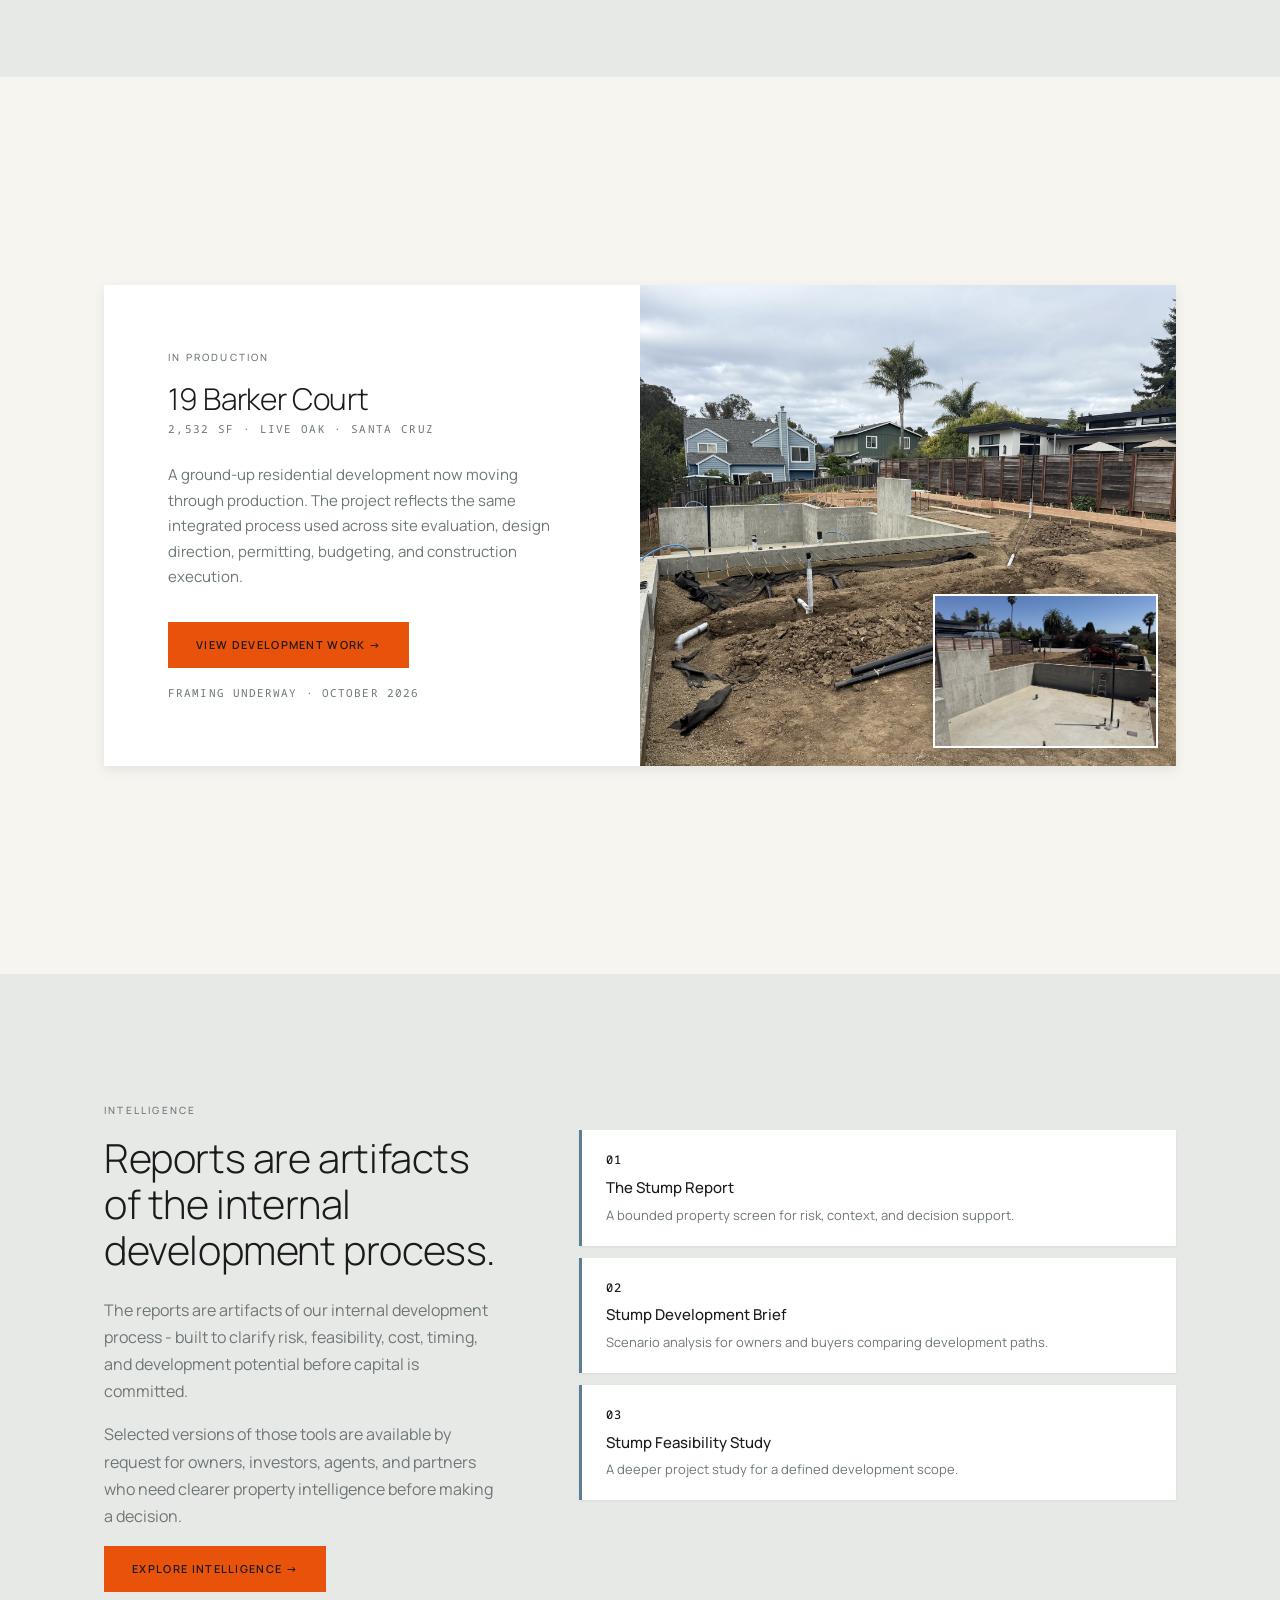
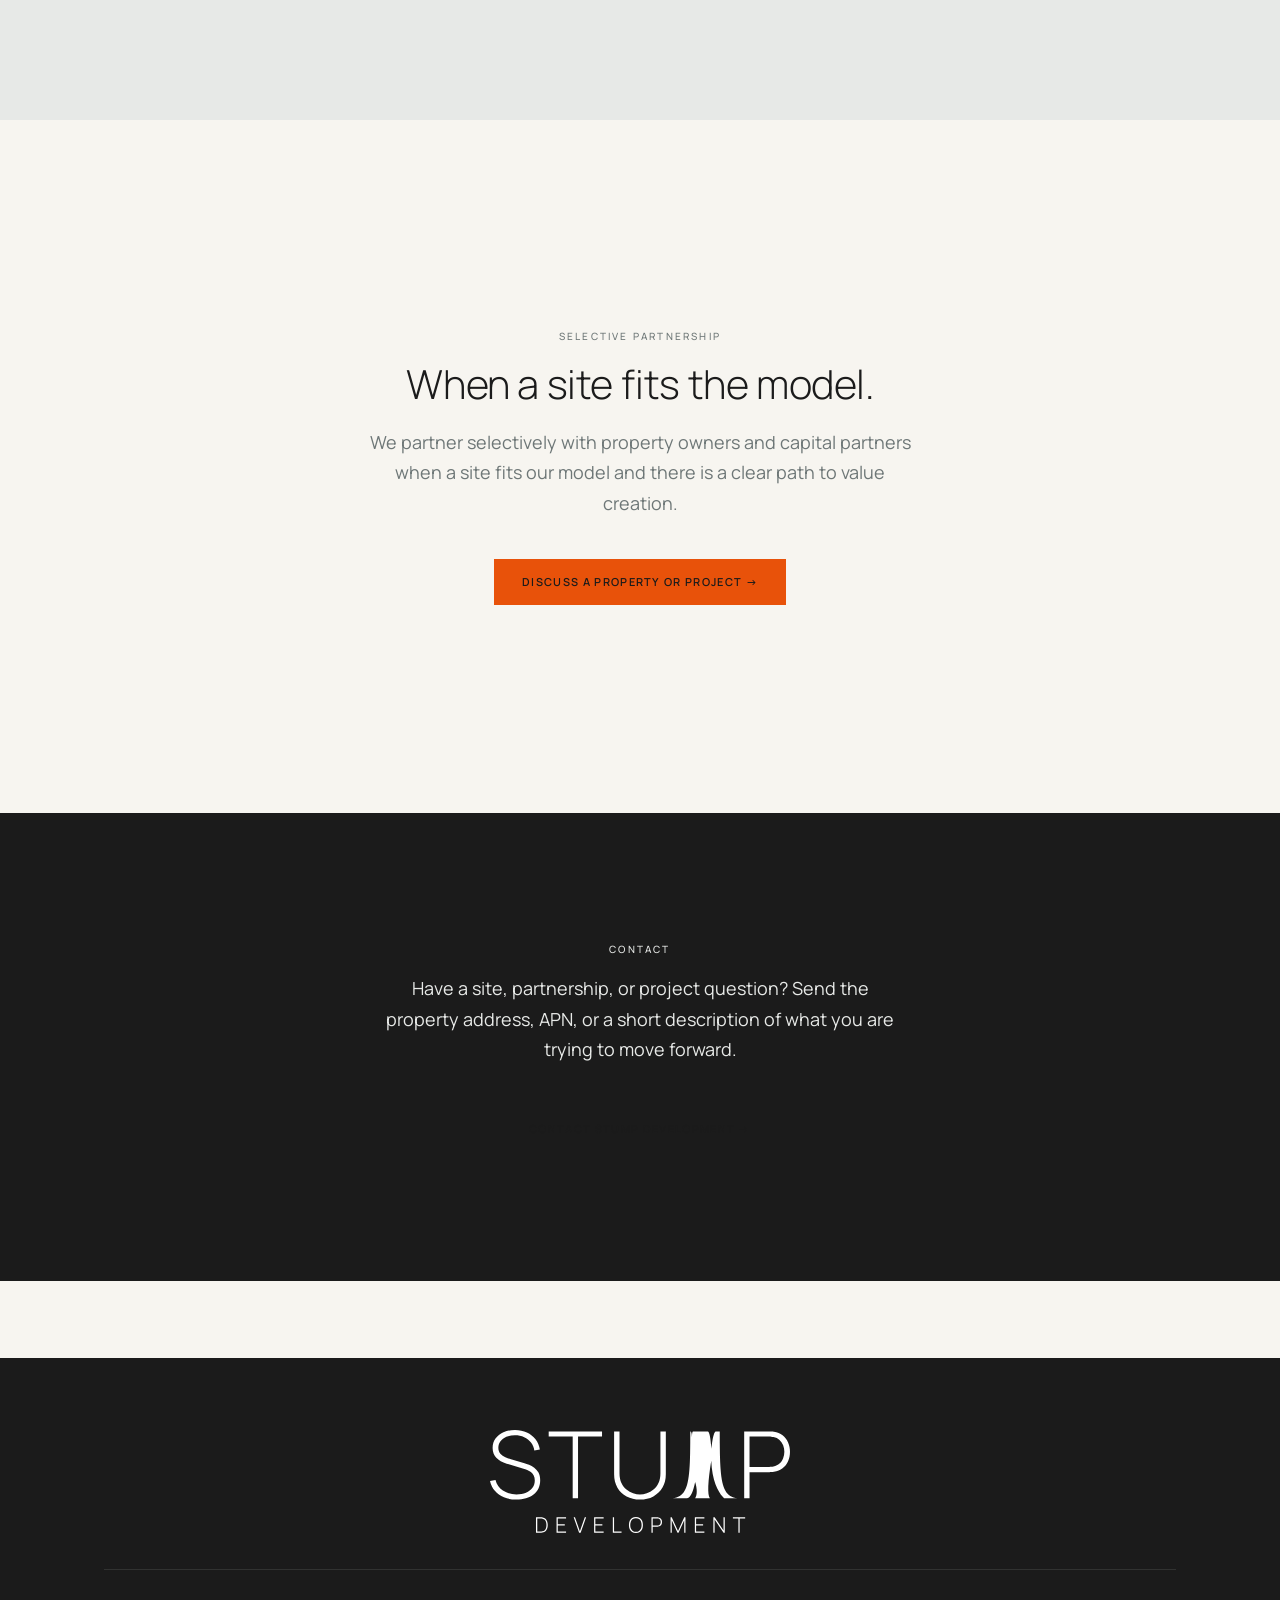
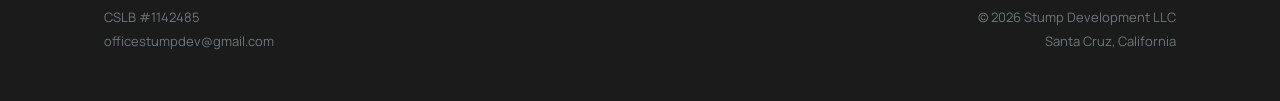
==== commit 204e5190: "Use compact charcoal header lockup" ====
--- a/index.html
+++ b/index.html
@@ -19,7 +19,7 @@
   <link href="https://fonts.googleapis.com/css2?family=Manrope:wght@300;400;500;600&family=Noto+Sans+Mono:wght@400;500;600&display=swap" rel="stylesheet">
   <link rel="stylesheet" href="css/tokens.css?v=40">
   <link rel="stylesheet" href="css/base.css?v=40">
-  <link rel="stylesheet" href="css/nav.css?v=41">
+  <link rel="stylesheet" href="css/nav.css?v=42">
   <link rel="stylesheet" href="css/footer.css?v=40">
   <link rel="stylesheet" href="css/pages/home.css?v=40">
 </head>
@@ -28,8 +28,7 @@
   <header class="site-header">
     <nav class="site-nav" role="navigation" aria-label="Main navigation">
       <a href="index.html" class="site-nav__logo" aria-label="Stump Development - Home">
-        <img class="site-nav__logo-symbol" src="/assets/logos/v10/stump-favicon.svg" alt="" width="512" height="512">
-        <span class="site-nav__logo-text">Stump Development</span>
+        <img class="site-nav__logo-image" src="/assets/logos/v10/STUMP-Primary-Charcoal.svg" alt="" width="1383" height="476">
       </a>
       <ul class="site-nav__links">
         <li><a href="development.html">Development</a></li>
--- a/css/nav.css
+++ b/css/nav.css
@@ -30,26 +30,14 @@
 .site-nav__logo {
   display: flex;
   align-items: center;
-  gap: 14px;
   text-decoration: none;
   flex-shrink: 0;
 }
 
-.site-nav__logo-symbol {
-  width: 64px;
-  height: 64px;
+.site-nav__logo-image {
+  width: 300px;
+  height: auto;
   display: block;
-  flex-shrink: 0;
-}
-
-.site-nav__logo-text {
-  color: var(--white);
-  font-family: var(--manrope);
-  font-size: 28px;
-  font-weight: 400;
-  letter-spacing: 0.01em;
-  line-height: 1;
-  white-space: nowrap;
 }
 
 /* ─── Nav links ────────────────────────────────────────────────────────────── */
@@ -174,17 +162,11 @@
   }
 
   .site-nav__logo {
-    gap: 10px;
     min-width: 0;
   }
 
-  .site-nav__logo-symbol {
-    width: 48px;
-    height: 48px;
-  }
-
-  .site-nav__logo-text {
-    font-size: 19px;
+  .site-nav__logo-image {
+    width: 170px;
   }
 
   .site-nav__links {
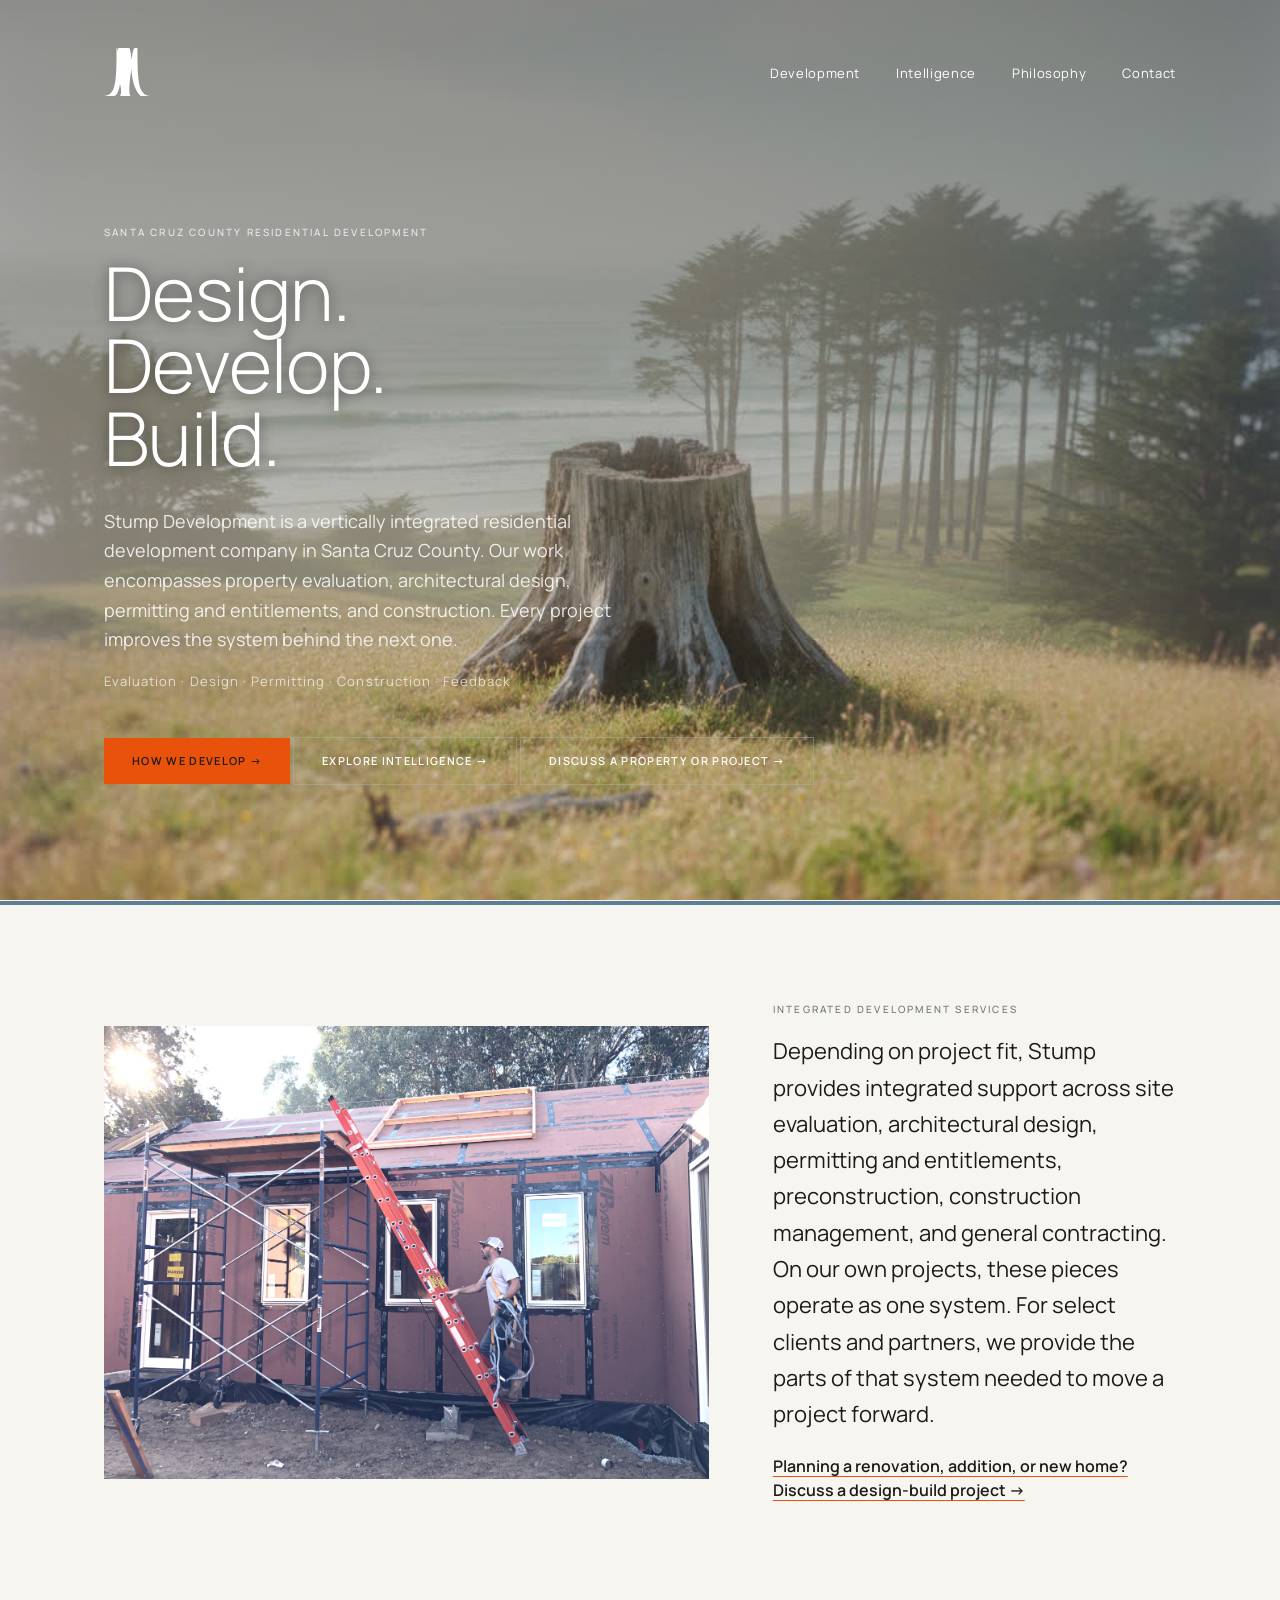
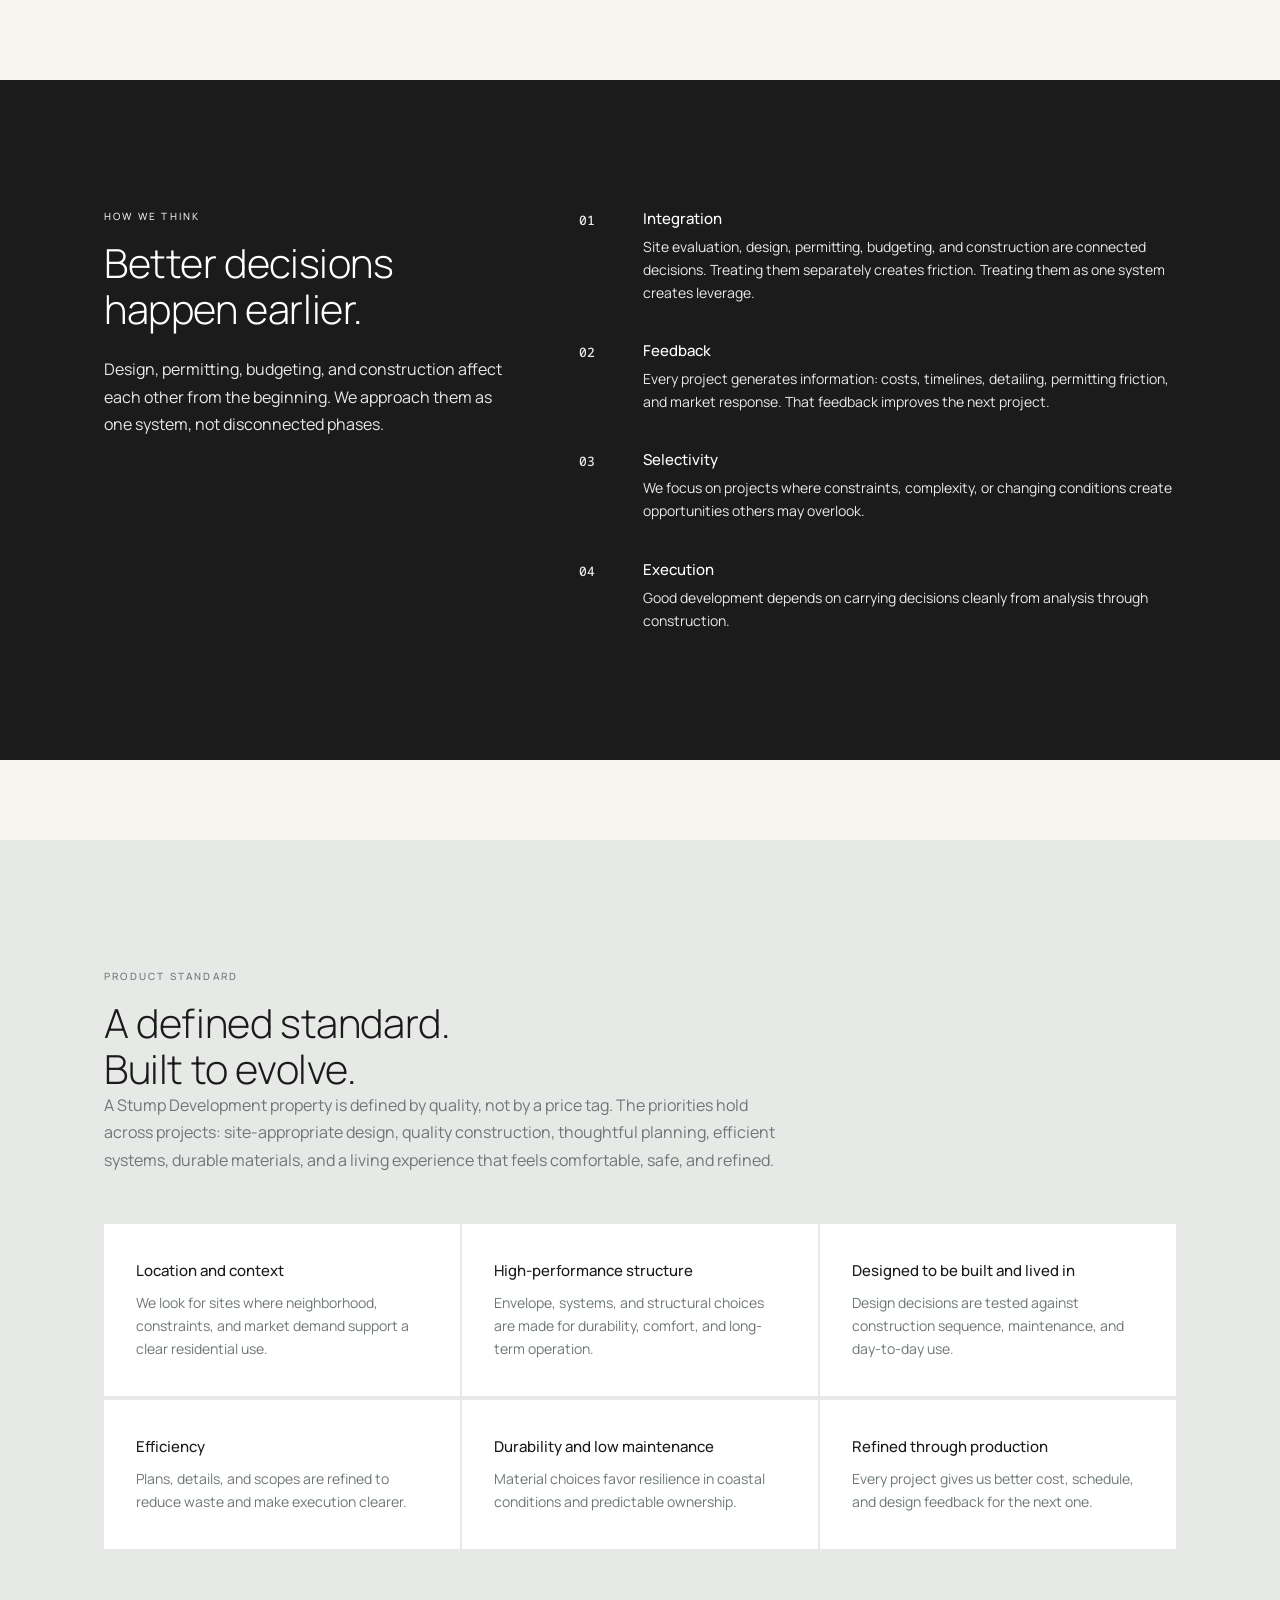
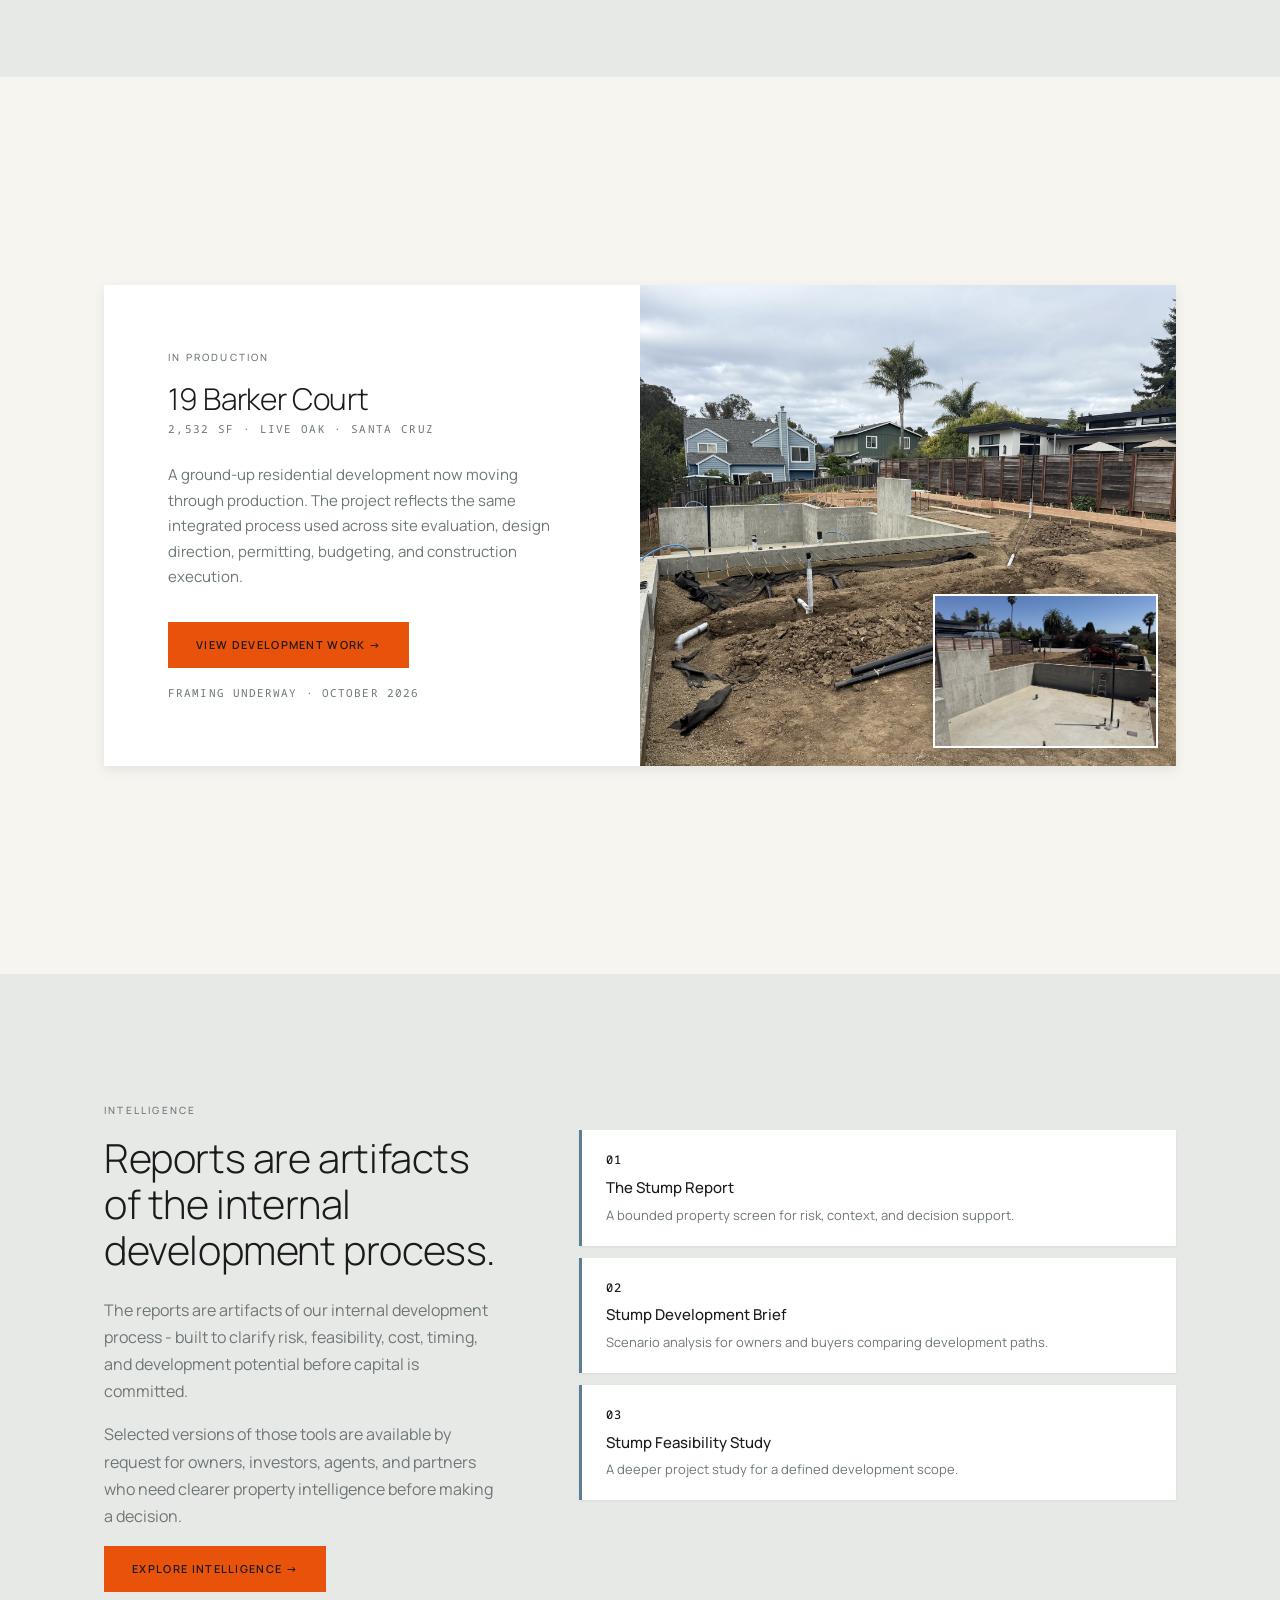
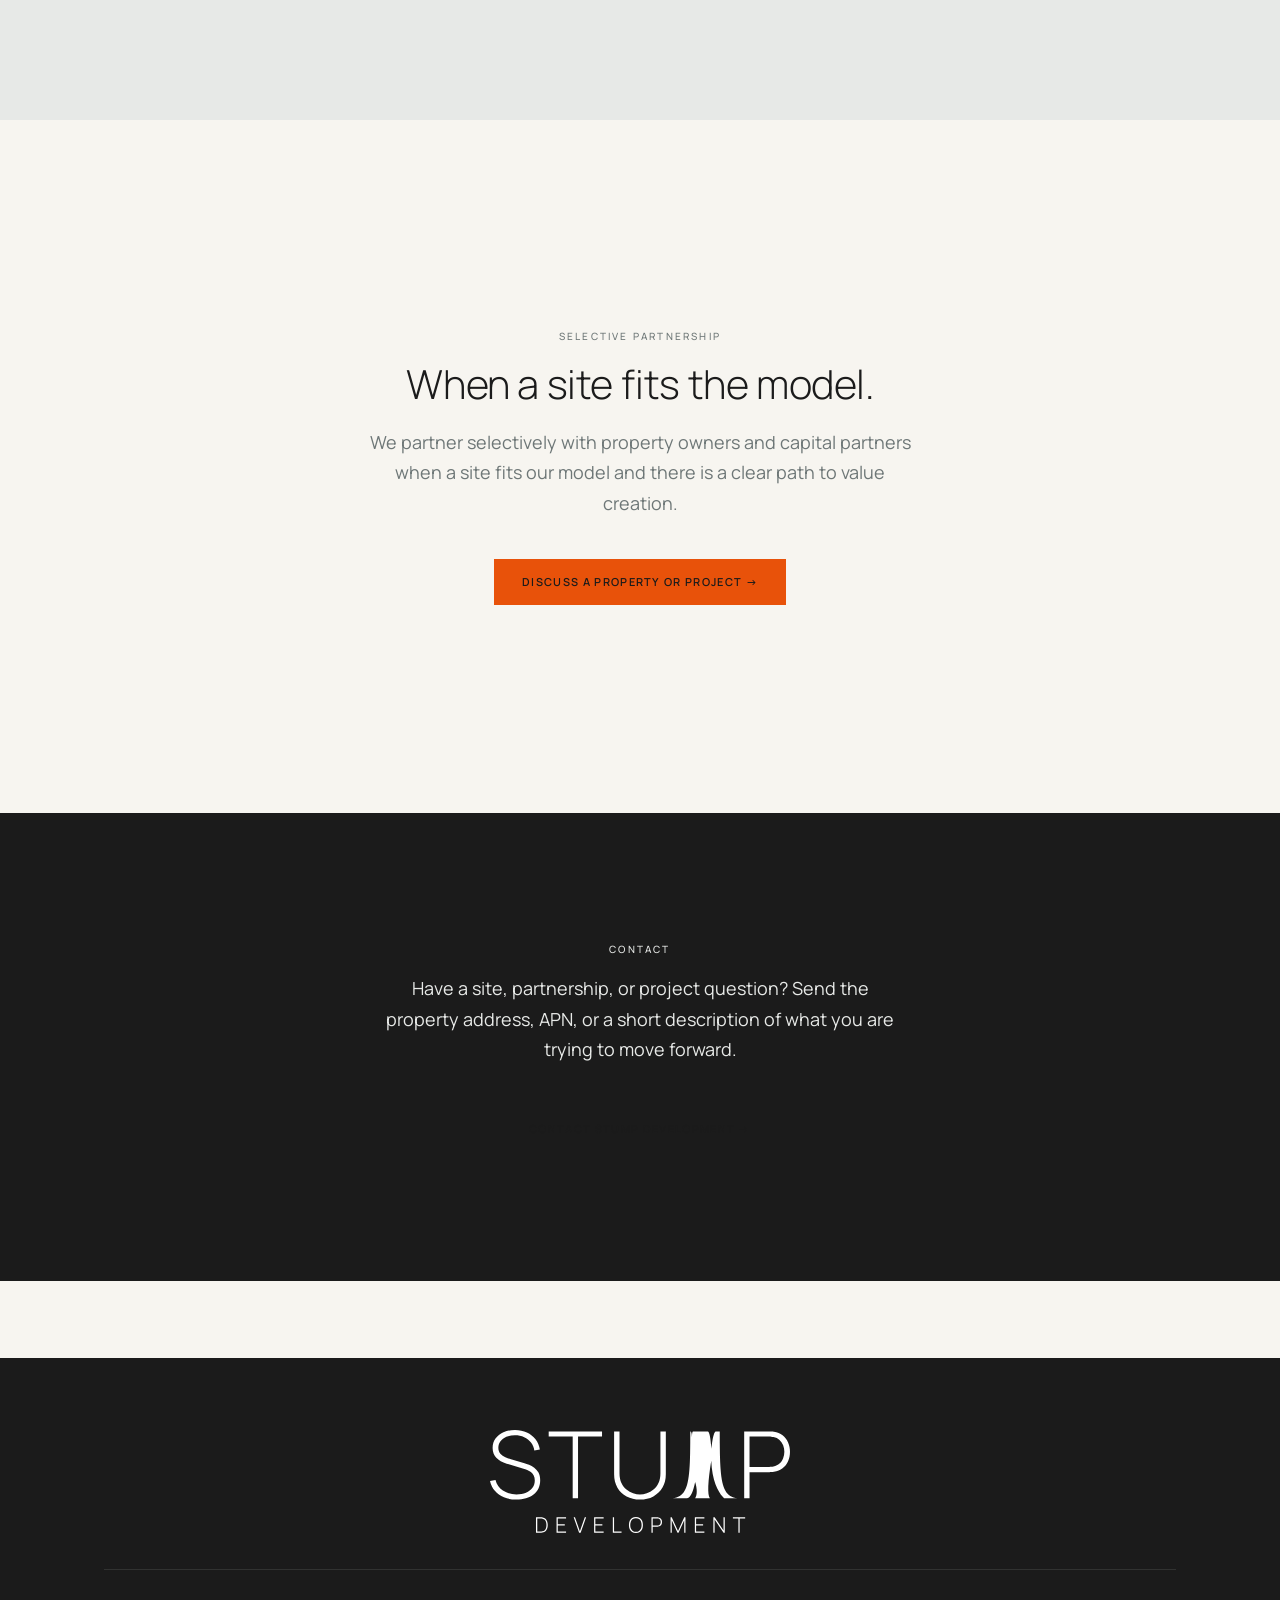
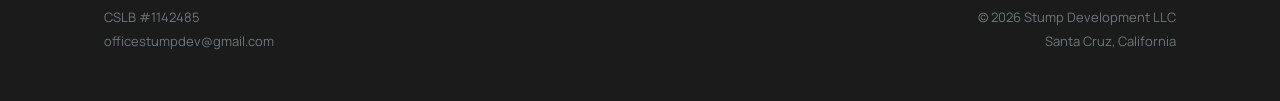
==== commit ca23e7f7: "Simplify desktop header and neutralize coastal overlay" ====
--- a/index.html
+++ b/index.html
@@ -17,9 +17,9 @@
   <link rel="preconnect" href="https://fonts.googleapis.com">
   <link rel="preconnect" href="https://fonts.gstatic.com" crossorigin>
   <link href="https://fonts.googleapis.com/css2?family=Manrope:wght@300;400;500;600&family=Noto+Sans+Mono:wght@400;500;600&display=swap" rel="stylesheet">
-  <link rel="stylesheet" href="css/tokens.css?v=40">
+  <link rel="stylesheet" href="css/tokens.css?v=41">
   <link rel="stylesheet" href="css/base.css?v=40">
-  <link rel="stylesheet" href="css/nav.css?v=42">
+  <link rel="stylesheet" href="css/nav.css?v=43">
   <link rel="stylesheet" href="css/footer.css?v=40">
   <link rel="stylesheet" href="css/pages/home.css?v=40">
 </head>
@@ -28,7 +28,8 @@
   <header class="site-header">
     <nav class="site-nav" role="navigation" aria-label="Main navigation">
       <a href="index.html" class="site-nav__logo" aria-label="Stump Development - Home">
-        <img class="site-nav__logo-image" src="/assets/logos/v10/STUMP-Primary-Charcoal.svg" alt="" width="1383" height="476">
+        <img class="site-nav__logo-image site-nav__logo-image--desktop" src="/assets/logos/v10/STUMP-Symbol-Charcoal.svg" alt="" width="298" height="309">
+        <img class="site-nav__logo-image site-nav__logo-image--mobile" src="/assets/logos/v10/STUMP-Primary-Charcoal.svg" alt="" width="1383" height="476">
       </a>
       <ul class="site-nav__links">
         <li><a href="development.html">Development</a></li>
--- a/css/tokens.css
+++ b/css/tokens.css
@@ -34,7 +34,7 @@
 
   /* Shared background — header + body fixed layer */
   --bg-coastal-image:
-    linear-gradient(90deg, rgba(47,58,41,0.82) 0%, rgba(47,58,41,0) 60%),
+    linear-gradient(180deg, rgba(0,0,0,0.38) 0%, rgba(0,0,0,0.28) 35%, rgba(0,0,0,0.08) 72%, rgba(0,0,0,0) 100%),
     url('/assets/images/coastal-bg.jpg?v=3');
 
   /* Layout — header height drives body padding-top */
--- a/css/nav.css
+++ b/css/nav.css
@@ -35,9 +35,17 @@
 }
 
 .site-nav__logo-image {
-  width: 300px;
   height: auto;
   display: block;
+}
+
+.site-nav__logo-image--desktop {
+  width: 46px;
+  filter: brightness(0) invert(1);
+}
+
+.site-nav__logo-image--mobile {
+  display: none;
 }
 
 /* ─── Nav links ────────────────────────────────────────────────────────────── */
@@ -165,7 +173,12 @@
     min-width: 0;
   }
 
-  .site-nav__logo-image {
+  .site-nav__logo-image--desktop {
+    display: none;
+  }
+
+  .site-nav__logo-image--mobile {
+    display: block;
     width: 170px;
   }
 
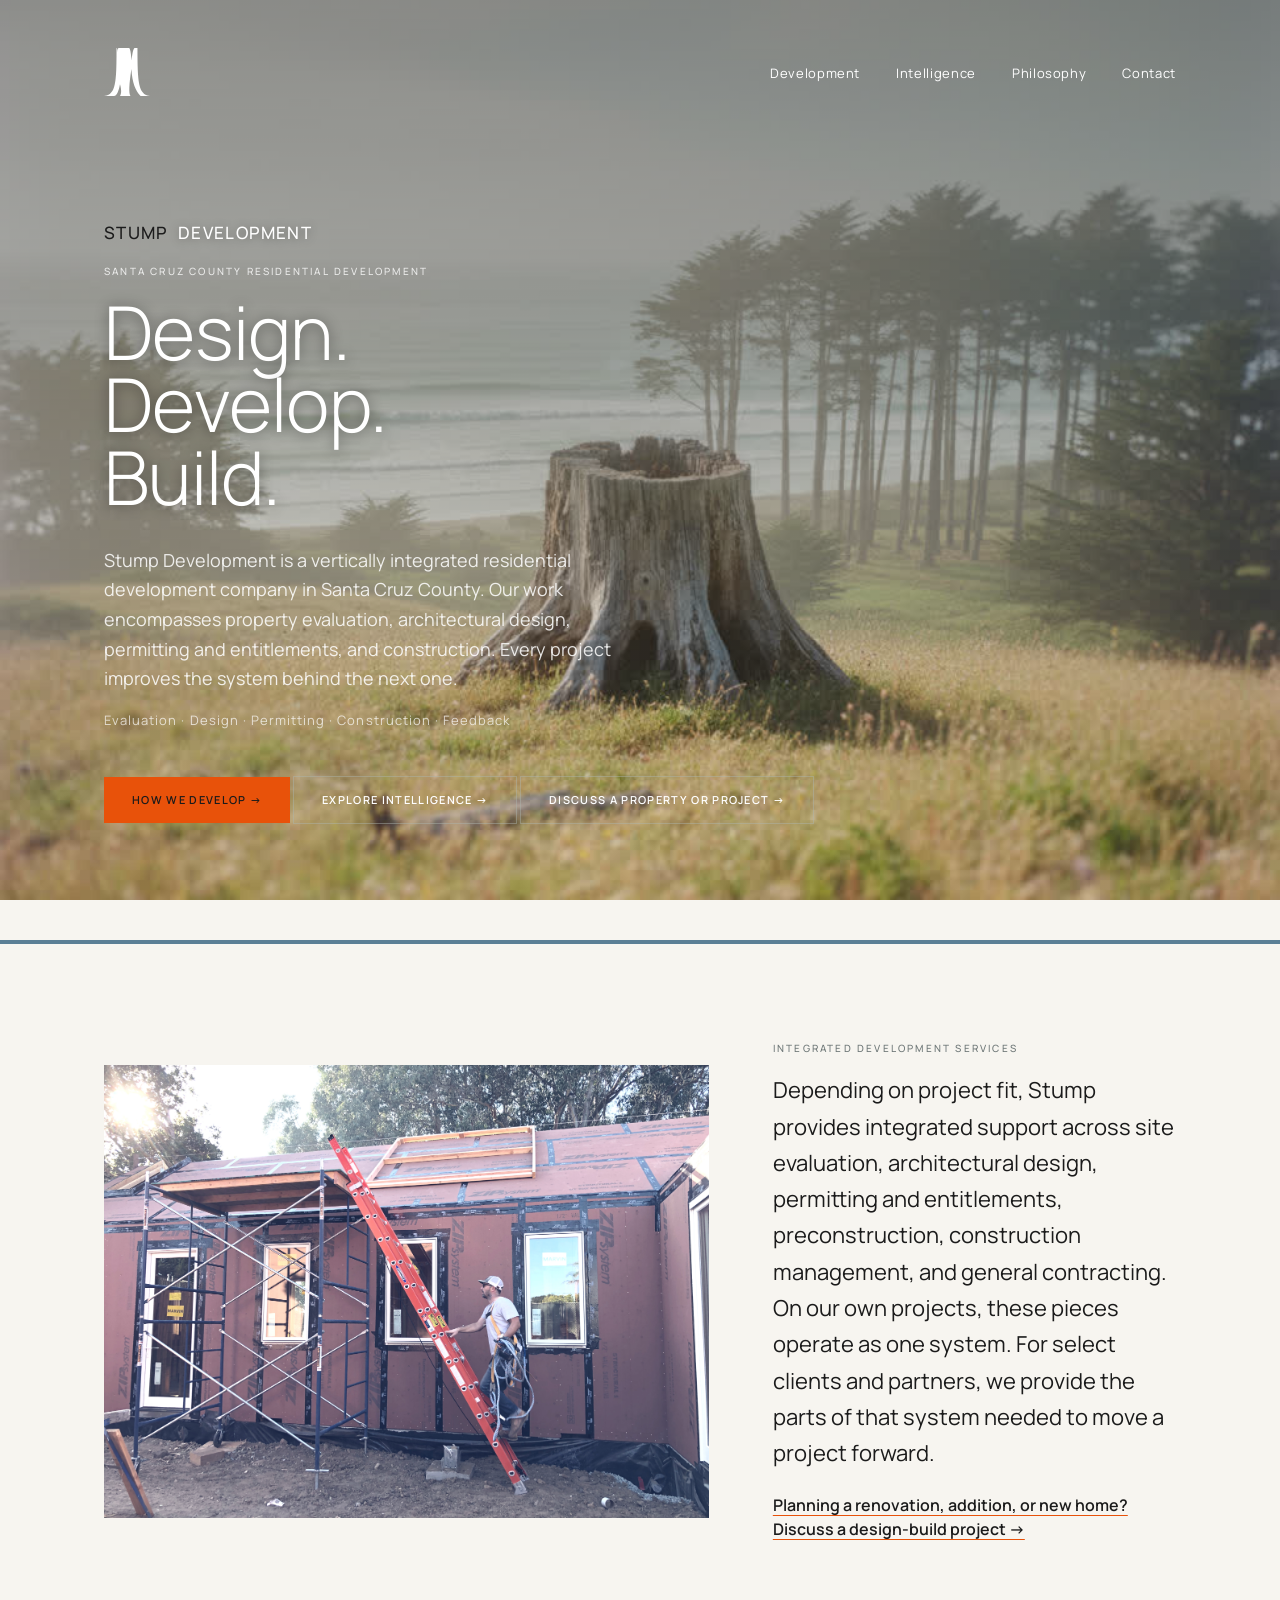
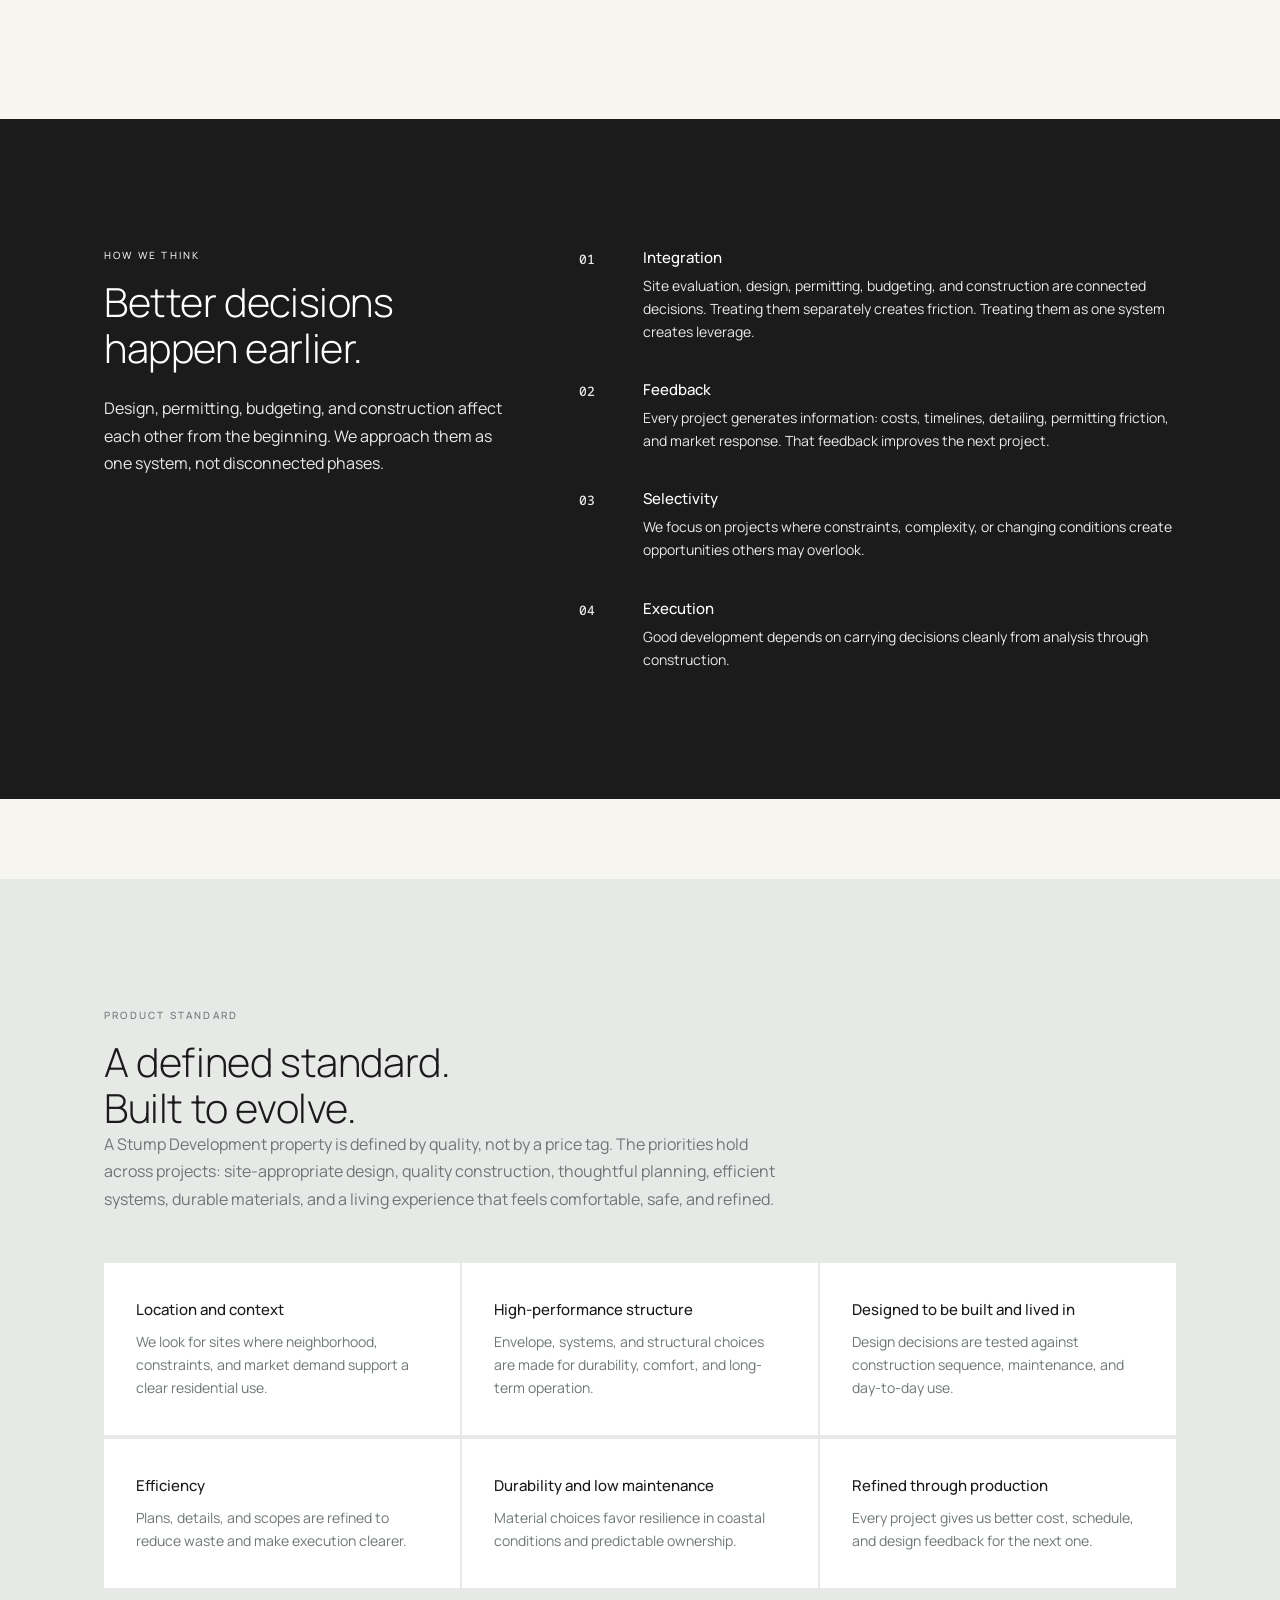
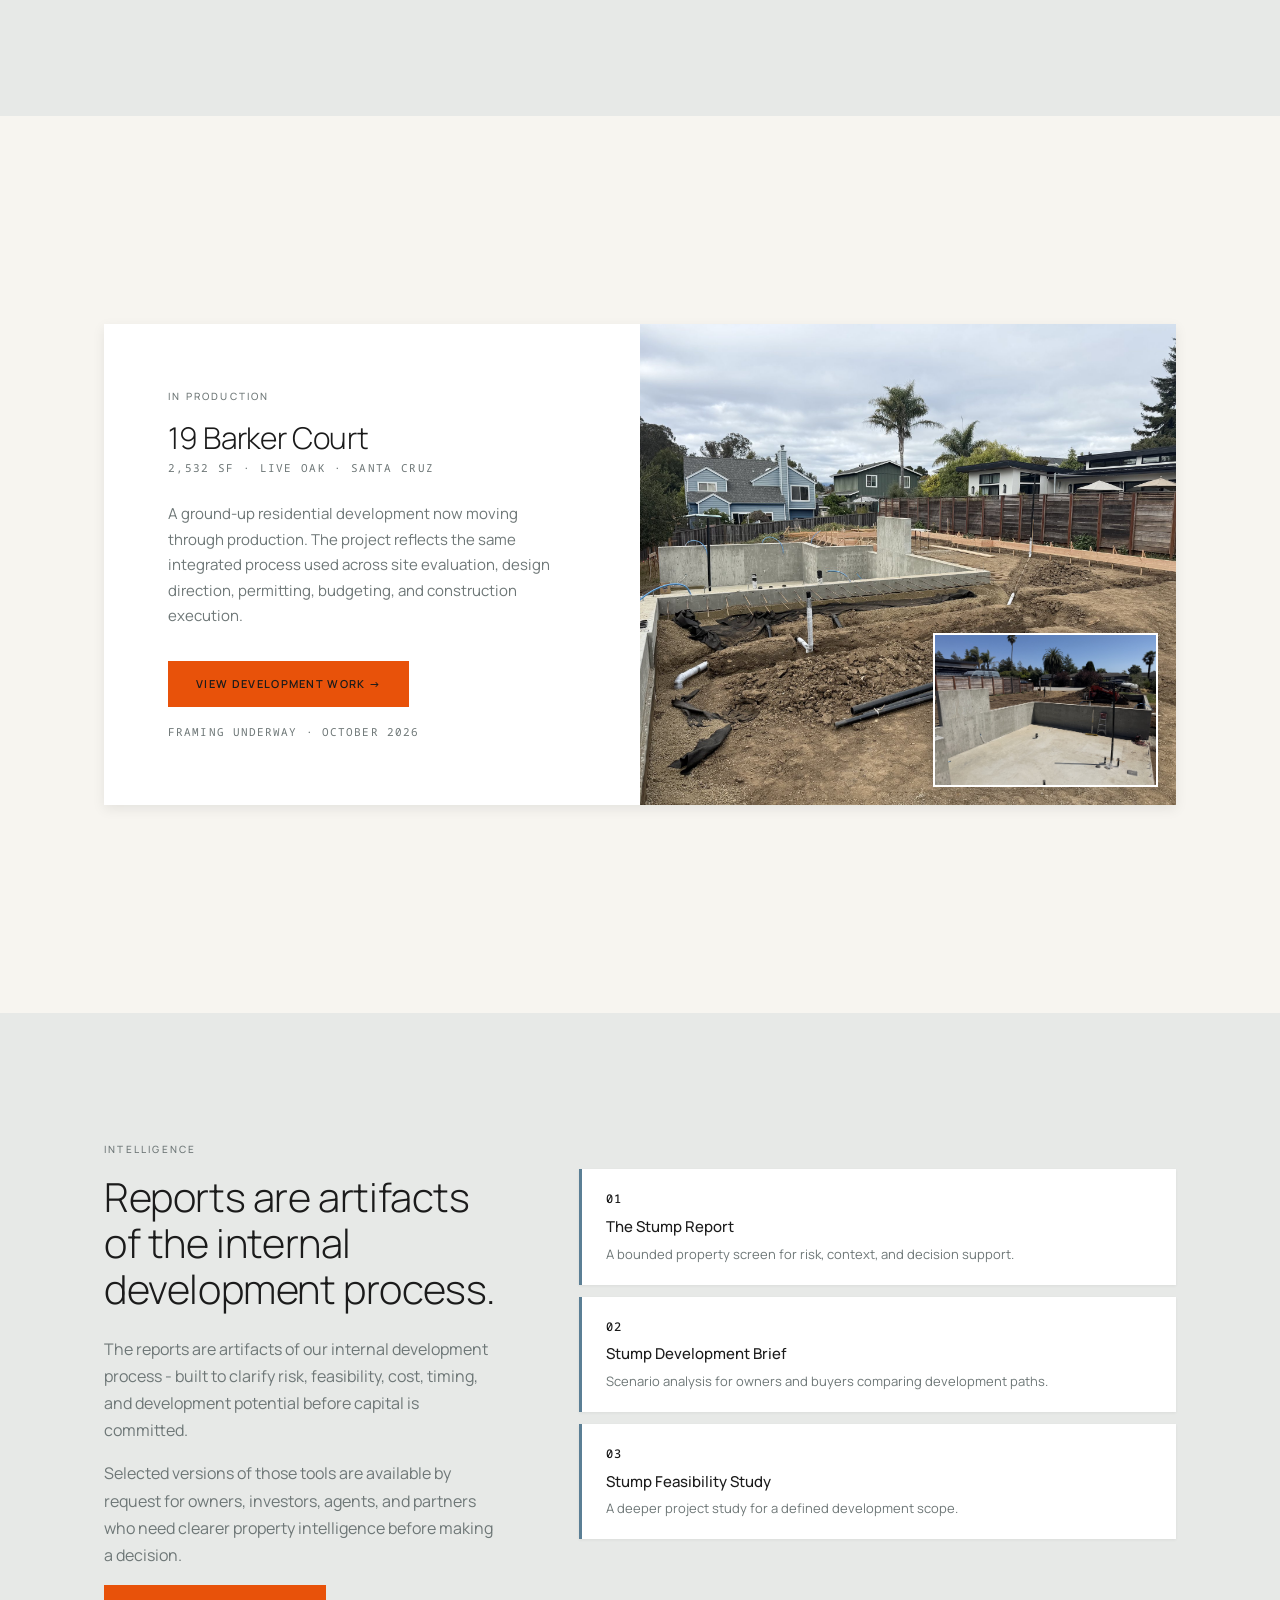
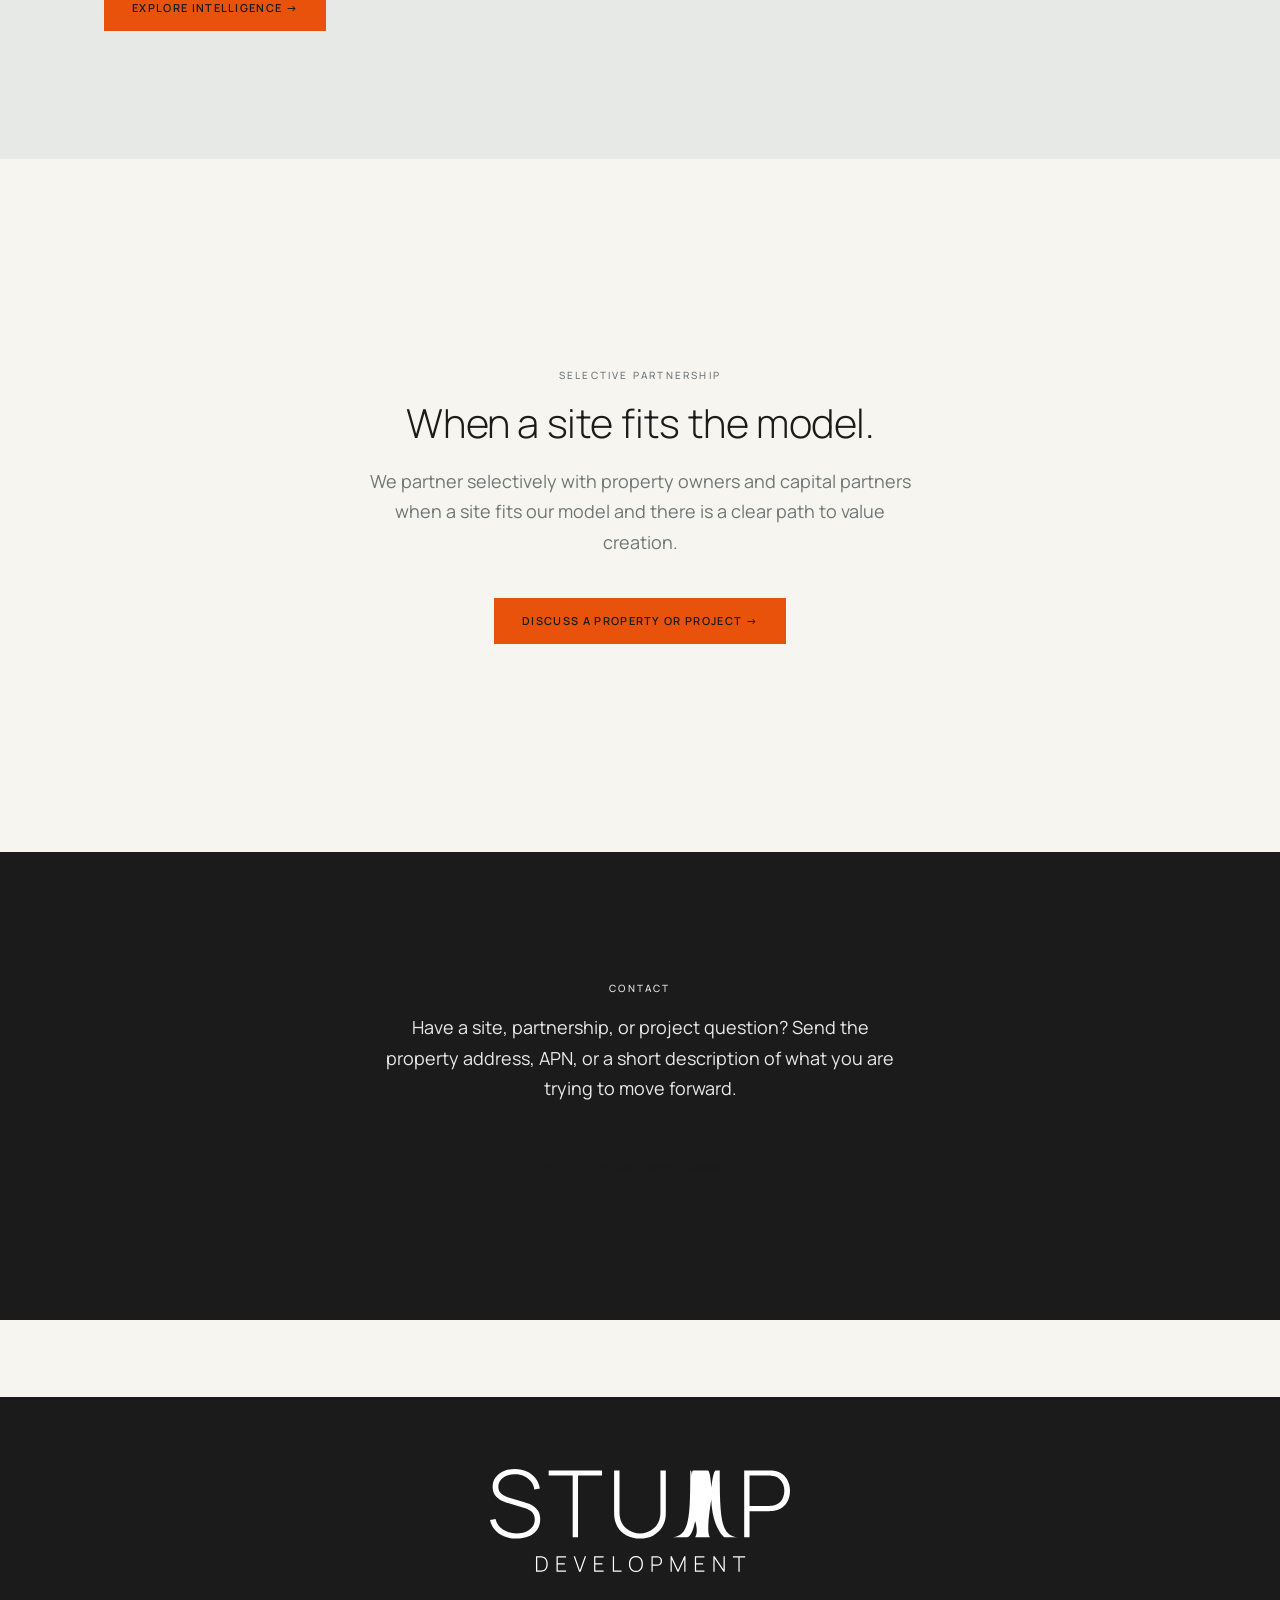
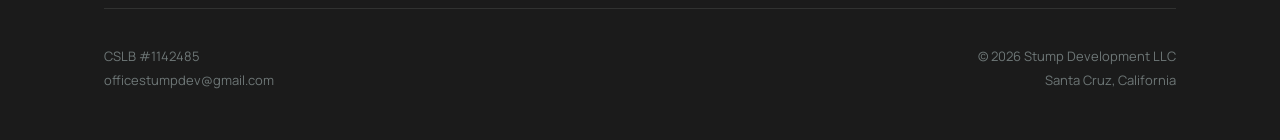
==== commit 31cc9ac4: "Add split-color hero brand label" ====
--- a/index.html
+++ b/index.html
@@ -19,17 +19,16 @@
   <link href="https://fonts.googleapis.com/css2?family=Manrope:wght@300;400;500;600&family=Noto+Sans+Mono:wght@400;500;600&display=swap" rel="stylesheet">
   <link rel="stylesheet" href="css/tokens.css?v=41">
   <link rel="stylesheet" href="css/base.css?v=40">
-  <link rel="stylesheet" href="css/nav.css?v=43">
+  <link rel="stylesheet" href="css/nav.css?v=44">
   <link rel="stylesheet" href="css/footer.css?v=40">
-  <link rel="stylesheet" href="css/pages/home.css?v=40">
+  <link rel="stylesheet" href="css/pages/home.css?v=44">
 </head>
 <body>
 
   <header class="site-header">
     <nav class="site-nav" role="navigation" aria-label="Main navigation">
       <a href="index.html" class="site-nav__logo" aria-label="Stump Development - Home">
-        <img class="site-nav__logo-image site-nav__logo-image--desktop" src="/assets/logos/v10/STUMP-Symbol-Charcoal.svg" alt="" width="298" height="309">
-        <img class="site-nav__logo-image site-nav__logo-image--mobile" src="/assets/logos/v10/STUMP-Primary-Charcoal.svg" alt="" width="1383" height="476">
+        <img class="site-nav__logo-image" src="/assets/logos/v10/STUMP-Symbol-Charcoal.svg" alt="" width="298" height="309">
       </a>
       <ul class="site-nav__links">
         <li><a href="development.html">Development</a></li>
@@ -56,6 +55,7 @@
 
     <section class="hero">
       <div class="hero__content">
+        <p class="hero__brand"><span class="hero__brand-stump">STUMP</span><span class="hero__brand-development">DEVELOPMENT</span></p>
         <span class="eyebrow">Santa Cruz County Residential Development</span>
         <h1 class="hero__headline">
           <span>Design.</span>
--- a/css/nav.css
+++ b/css/nav.css
@@ -35,17 +35,10 @@
 }
 
 .site-nav__logo-image {
+  width: 46px;
   height: auto;
   display: block;
-}
-
-.site-nav__logo-image--desktop {
-  width: 46px;
   filter: brightness(0) invert(1);
-}
-
-.site-nav__logo-image--mobile {
-  display: none;
 }
 
 /* ─── Nav links ────────────────────────────────────────────────────────────── */
@@ -173,13 +166,8 @@
     min-width: 0;
   }
 
-  .site-nav__logo-image--desktop {
-    display: none;
-  }
-
-  .site-nav__logo-image--mobile {
-    display: block;
-    width: 170px;
+  .site-nav__logo-image {
+    width: 40px;
   }
 
   .site-nav__links {
--- a/css/pages/home.css
+++ b/css/pages/home.css
@@ -24,6 +24,27 @@
   color: rgba(255,255,255,0.80);
 }
 
+.hero__brand {
+  display: flex;
+  align-items: baseline;
+  gap: 0.6em;
+  margin: 0 0 22px;
+  font-family: var(--manrope);
+  font-size: 17px;
+  font-weight: 500;
+  line-height: 1;
+  letter-spacing: 0.08em;
+}
+
+.hero__brand-stump {
+  color: var(--charcoal);
+}
+
+.hero__brand-development {
+  color: var(--white);
+  text-shadow: 0 1px 10px rgba(0,0,0,0.35);
+}
+
 .hero__headline {
   font-family: var(--manrope);
   font-weight: 300;
@@ -464,4 +485,9 @@
   .hero__content {
     padding-bottom: 80px;
   }
-}
+
+  .hero__brand {
+    font-size: 14px;
+    margin-bottom: 18px;
+  }
+}
